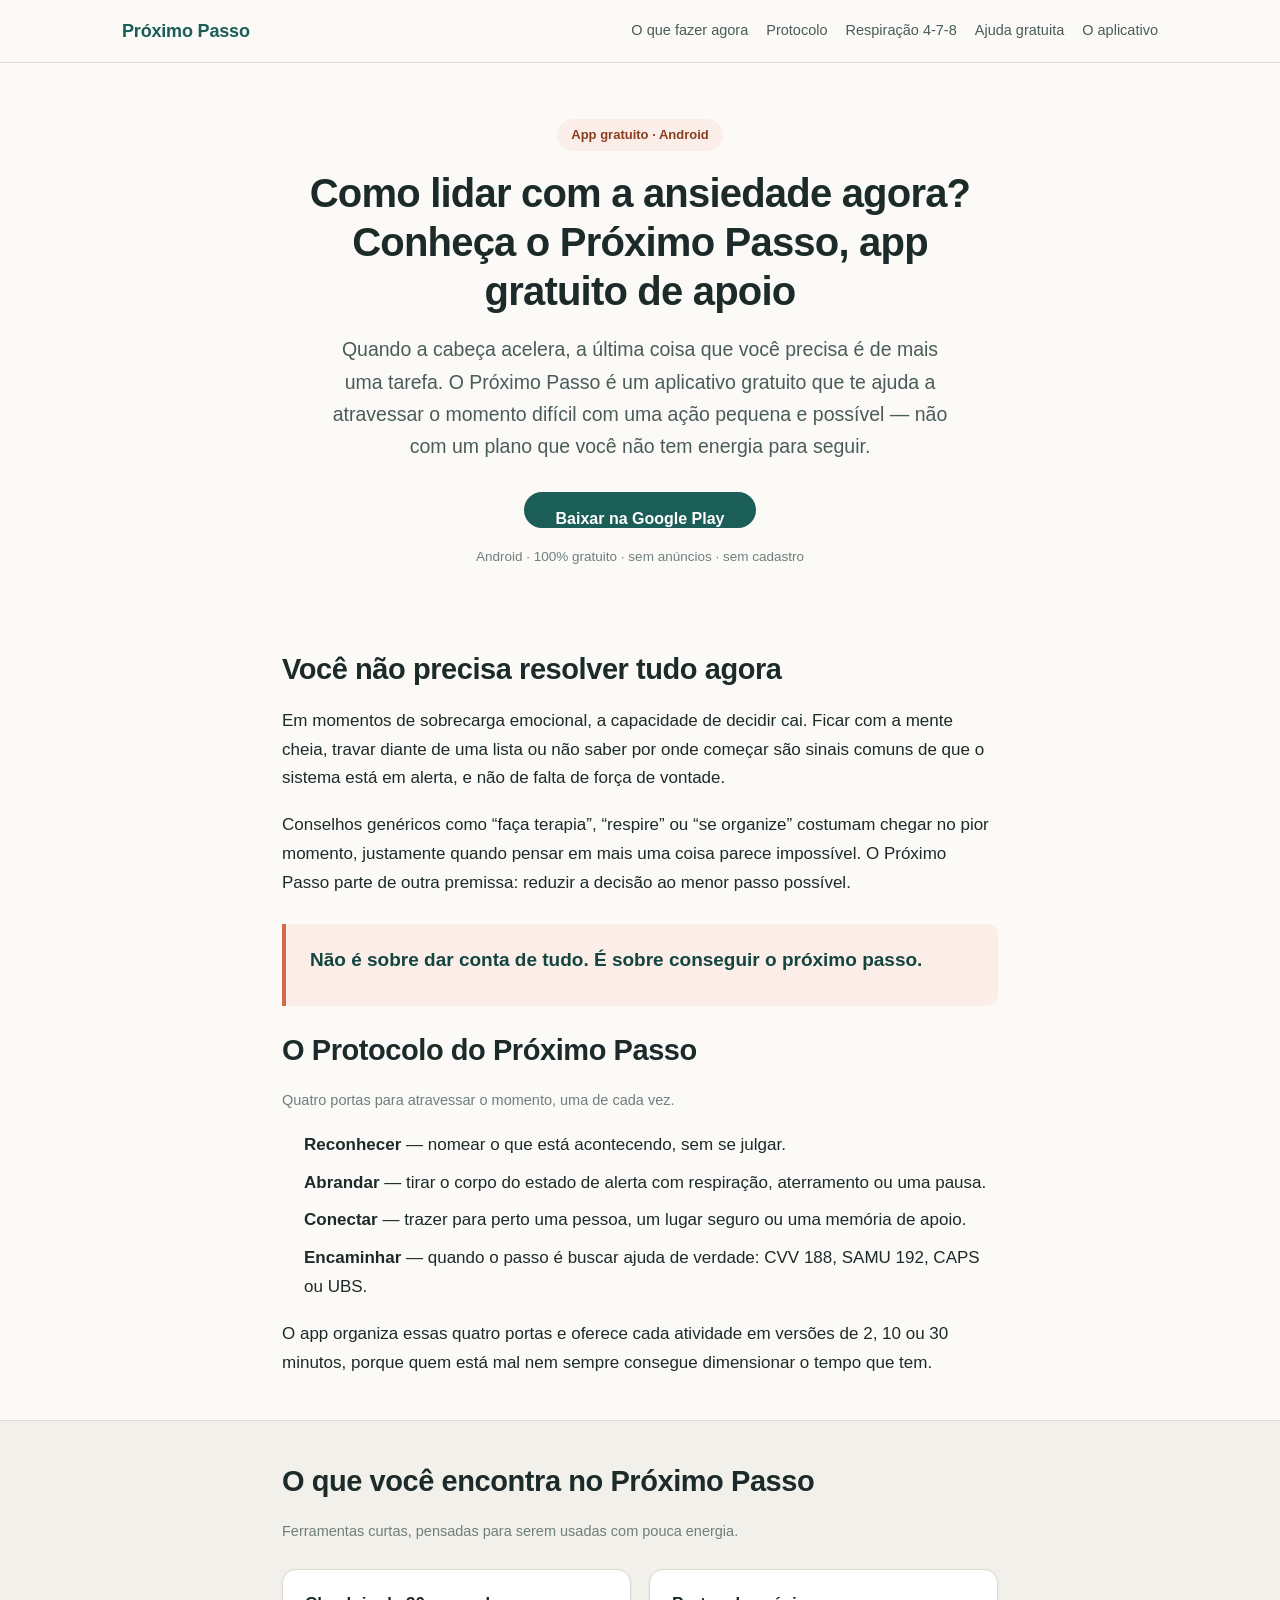
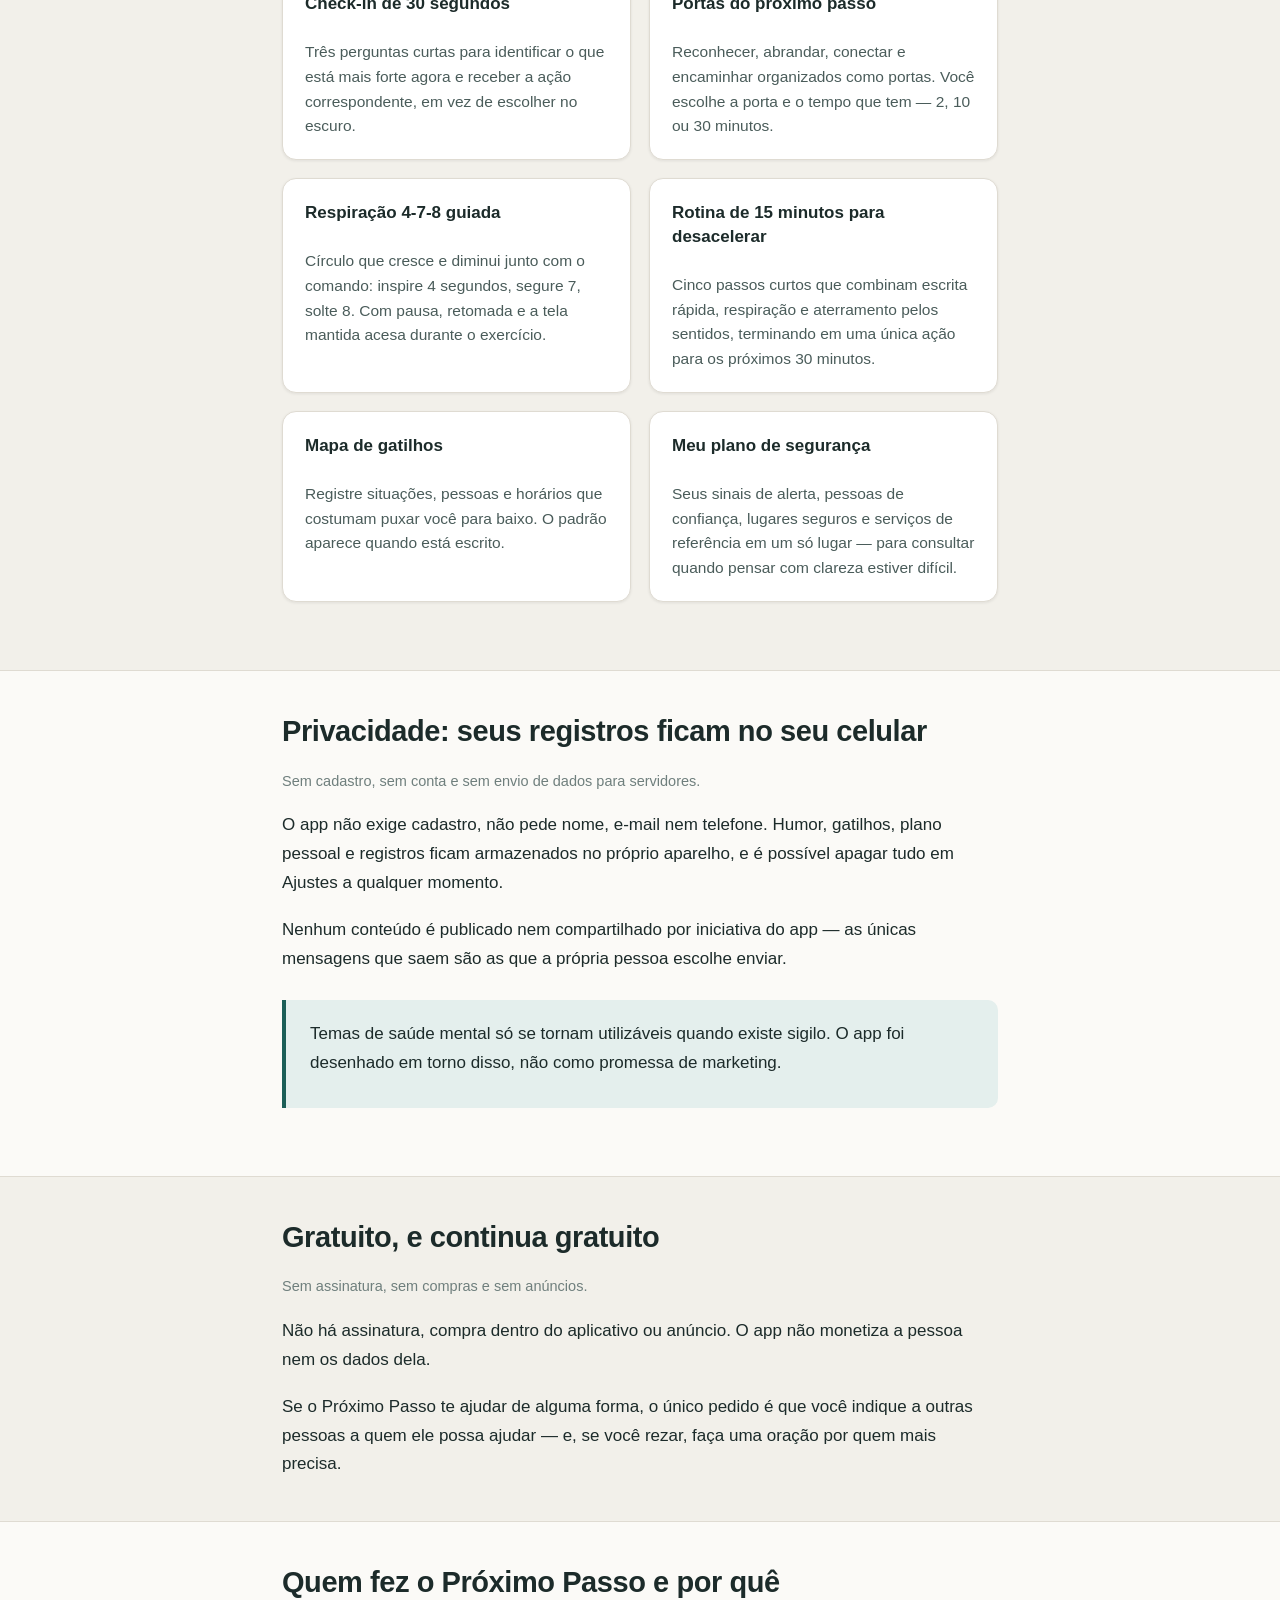
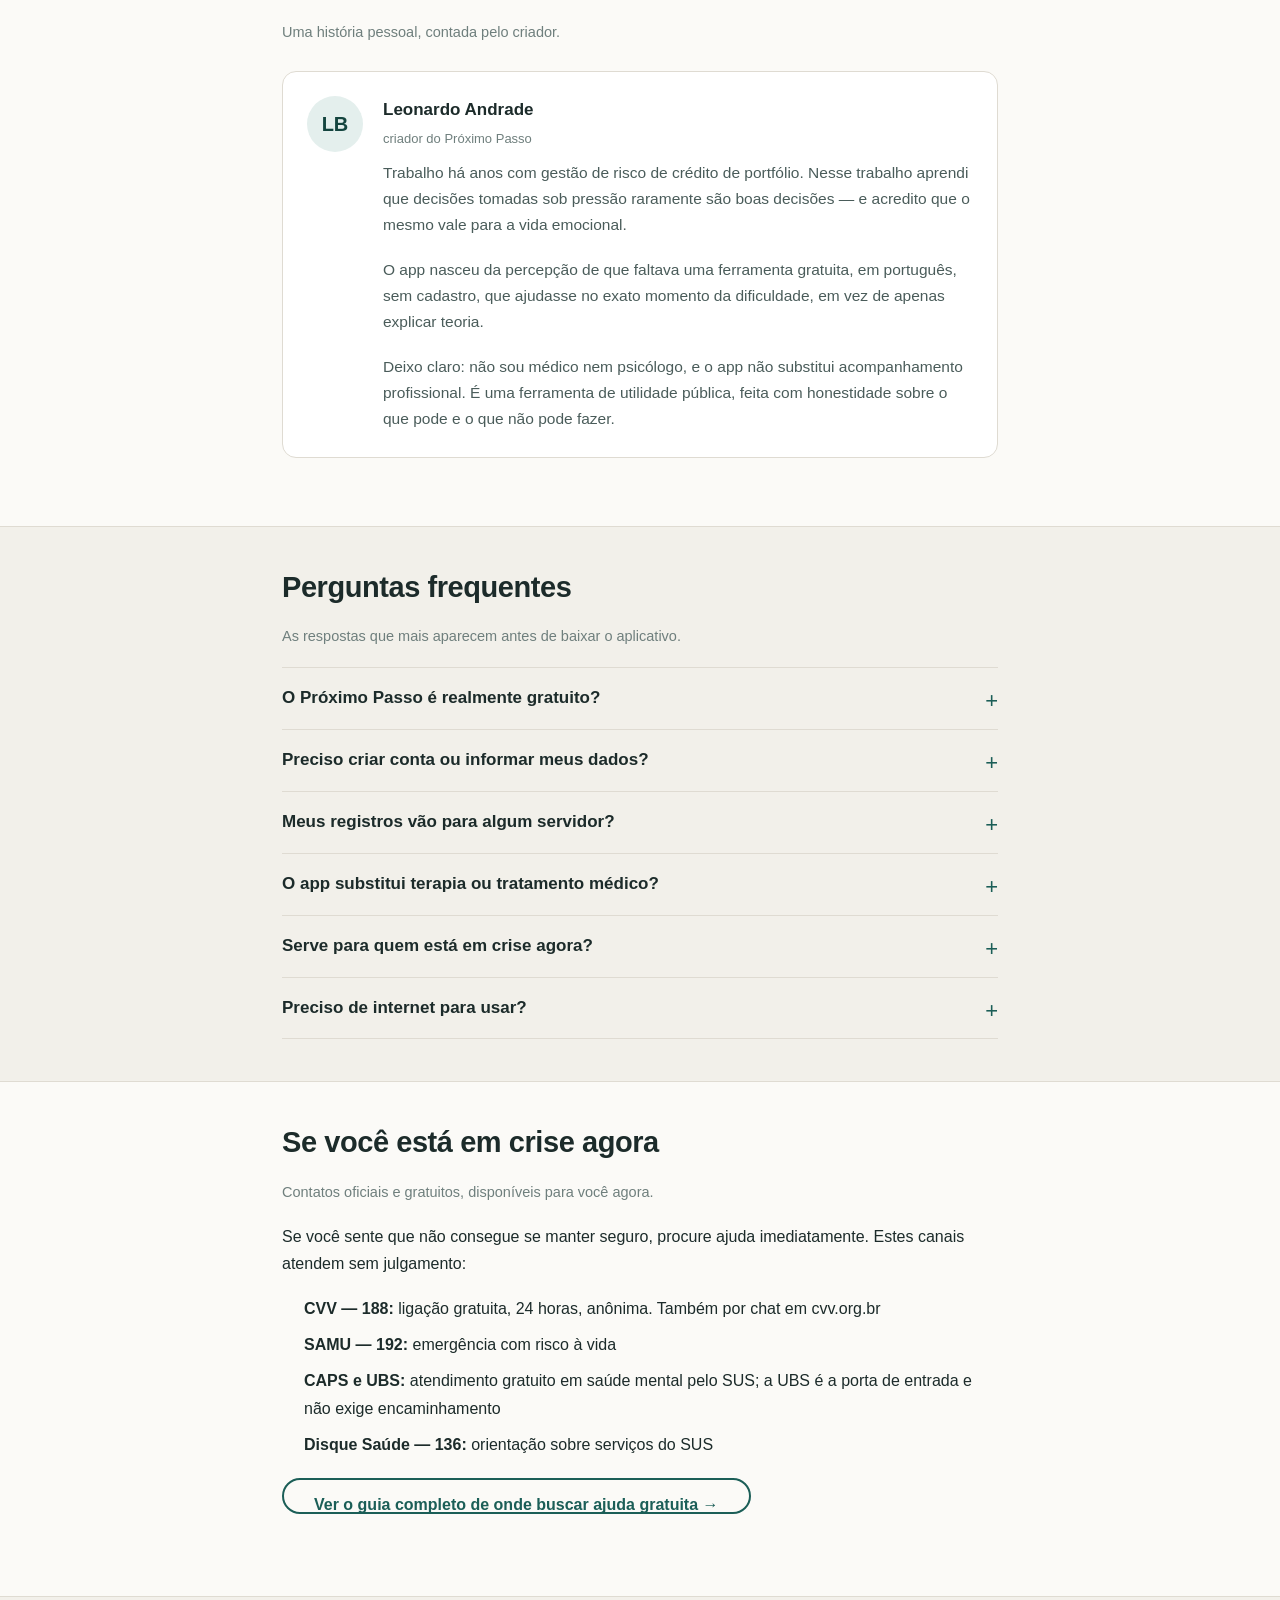
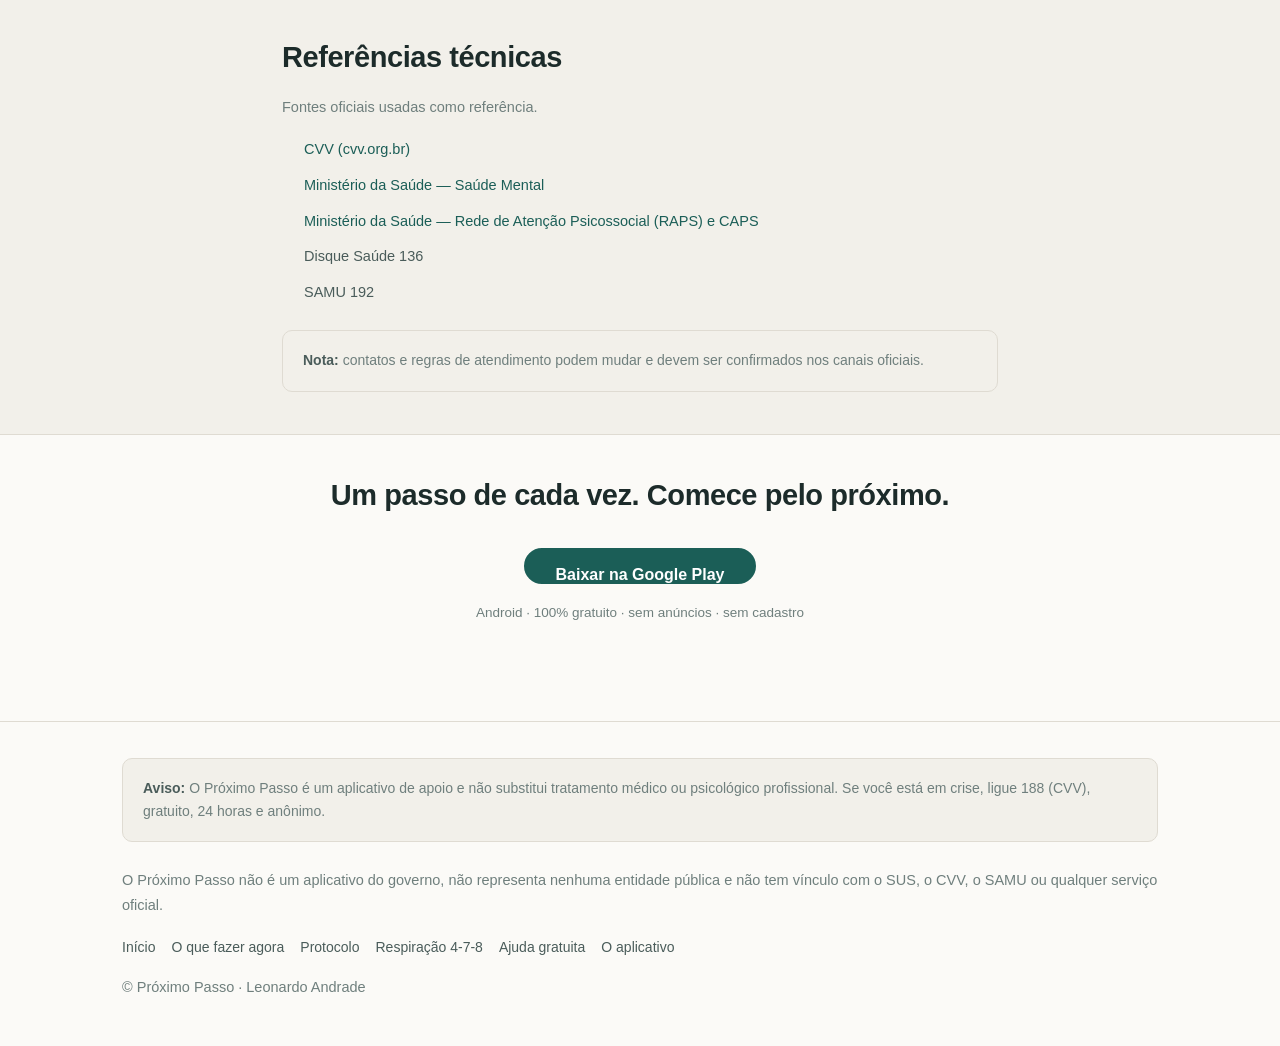
==== index.html @ 25f62e13 "Create index.html" ====
<!DOCTYPE html>
<html lang="pt-BR" data-theme="light">
<head>
<meta charset="UTF-8">
<meta name="viewport" content="width=device-width, initial-scale=1">
<title>Próximo Passo — app gratuito de apoio emocional</title>
<meta name="description">
<meta name="description" content="App gratuito de autocuidado para momentos de ansiedade, sobrecarga e crise emocional. Sem cadastro, sem anúncios e com seus registros no próprio celular.">
<link rel="canonical" href="https://leoandradefr.github.io/proximo-passo/">
<meta name="robots" content="index, follow">
<meta property="og:type" content="website">
<meta property="og:title" content="Como lidar com ansiedade e sobrecarga emocional? Conheça o Próximo Passo">
<meta property="og:description" content="App gratuito de autocuidado para momentos de ansiedade, sobrecarga e crise emocional. Sem cadastro e sem anúncios.">
<meta property="og:url" content="https://leoandradefr.github.io/proximo-passo/">
<meta property="og:locale" content="pt_BR">
<meta property="og:site_name" content="Próximo Passo">
<script type="application/ld+json">
{
"@context": "https://schema.org",
"@type": "SoftwareApplication",
"name": "Próximo Passo",
"applicationCategory": "HealthApplication",
"operatingSystem": "Android",
"offers": { "@type": "Offer", "price": "0", "priceCurrency": "BRL" },
"installUrl": "https://play.google.com/store/apps/details?id=br.com.leonardo_andrade.proximo_passo&hl=pt_BR",
"author": { "@type": "Person", "name": "Leonardo Brazão de Andrade" },
"publisher": { "@type": "Organization", "name": "Próximo Passo" }
}
</script>
<script type="application/ld+json">
{
"@context": "https://schema.org",
"@type": "FAQPage",
"mainEntity": [
{ "@type": "Question", "name": "O Próximo Passo é realmente gratuito?", "acceptedAnswer": { "@type": "Answer", "text": "Sim. Não existe assinatura, compra dentro do app ou anúncio. É gratuito para qualquer pessoa e continua assim." } },
{ "@type": "Question", "name": "Preciso criar conta ou informar meus dados?", "acceptedAnswer": { "@type": "Answer", "text": "Não. Não há cadastro nem login. O app funciona sem nome, e-mail ou telefone." } },
{ "@type": "Question", "name": "Meus registros vão para algum servidor?", "acceptedAnswer": { "@type": "Answer", "text": "Não. Humor, gatilhos, plano pessoal e registros ficam no próprio aparelho. Você pode apagar tudo em Ajustes, a qualquer momento." } },
{ "@type": "Question", "name": "O app substitui terapia ou tratamento médico?", "acceptedAnswer": { "@type": "Answer", "text": "Não. É uma ferramenta de autocuidado e apoio. Não faz diagnóstico e não substitui psicoterapia, avaliação médica ou medicação. Em crise, ligue 188 (CVV) ou 192 (SAMU)." } },
{ "@type": "Question", "name": "Serve para quem está em crise agora?", "acceptedAnswer": { "@type": "Answer", "text": "O app tem atalhos para CVV 188 e SAMU 192, que abrem o discador do celular, e o número permanece visível na tela como alternativa. Mas se houver risco imediato à vida, procure o SAMU (192) ou o pronto-socorro mais próximo — não espere usar o aplicativo." } },
{ "@type": "Question", "name": "Preciso de internet para usar?", "acceptedAnswer": { "@type": "Answer", "text": "Não. As atividades, os exercícios e os registros funcionam no aparelho. A internet só é necessária para instalar o app pela Play Store ou abrir links de sites externos." } }
]
}
</script>
<style>
/* Skip artifact shell — fixed styles served beside every artifact.
   Tokens, utilities and components (basecoat 1.0 markup, no CDN); artifacts
   override --accent for their own identity. */
:root {
  color-scheme: light dark;
  --accent: #2563eb;
  --accent-contrast: #ffffff;
  --accent-text: color-mix(in srgb, var(--accent) 72%, #000);
  --bg: #f8f9fb;
  --surface: #ffffff;
  --text: #14171f;
  --text-muted: #5b6472;
  --border: rgba(20, 23, 31, 0.10);
  --radius: 10px;
  --shadow: 0 1px 3px rgba(20, 23, 31, 0.08);
  --space: 16px;
  --success: #0a7a35;
  --danger: #c0262d;
  --warning: #8a5300;
}
/* Theme resolution. Without data-theme the viewer's system preference decides,
   as it always did. With it, the artifact's own choice wins in BOTH directions:
   a page that hardcodes one palette must not be handed the opposite set of
   tokens by the machine it happens to be opened on. The dark values appear
   twice because a media query cannot be folded into a selector list.
   The attribute sits inside :where() so these blocks keep the specificity of a
   bare :root — the page's own <style> is linked after this file and must go on
   overriding any token it wants, exactly as it could before. */
@media (prefers-color-scheme: dark) {
  :root:where(:not([data-theme="light"])) {
    --accent-text: color-mix(in srgb, var(--accent) 78%, #fff);
    --bg: #101318;
    --surface: #181c23;
    --text: #eef1f6;
    --text-muted: #9aa4b2;
    --border: rgba(238, 241, 246, 0.12);
    --shadow: 0 1px 3px rgba(0, 0, 0, 0.4);
    --success: #4ade80;
    --danger: #f87171;
    --warning: #fbbf24;
  }
}
:root:where([data-theme="dark"]) {
  color-scheme: dark;
  --accent-text: color-mix(in srgb, var(--accent) 78%, #fff);
  --bg: #101318;
  --surface: #181c23;
  --text: #eef1f6;
  --text-muted: #9aa4b2;
  --border: rgba(238, 241, 246, 0.12);
  --shadow: 0 1px 3px rgba(0, 0, 0, 0.4);
  --success: #4ade80;
  --danger: #f87171;
  --warning: #fbbf24;
}
:root:where([data-theme="light"]) { color-scheme: light; }
/* Pages generated before the shell had its own components still link the
   basecoat CDN, which reads its own tokens and switches theme only on a
   .dark class. Bridged to the shell's, whatever of it those pages use takes
   the page's accent and follows the declared theme. Its --accent token is a
   hover tint, renamed in its theme as --color-accent; the shell's --accent is
   the brand colour, so the tint is derived from it here. */
:root {
  --background: var(--bg);
  --foreground: var(--text);
  --card: var(--surface);
  --card-foreground: var(--text);
  --popover: var(--surface);
  --popover-foreground: var(--text);
  --primary: var(--accent);
  --primary-foreground: var(--accent-contrast);
  --secondary: color-mix(in srgb, var(--text) 7%, var(--surface));
  --secondary-foreground: var(--text);
  --muted: color-mix(in srgb, var(--text) 5%, var(--surface));
  --muted-foreground: var(--text-muted);
  --color-accent: color-mix(in srgb, var(--accent) 12%, var(--surface));
  --color-accent-foreground: var(--text);
  --destructive: var(--danger);
  --input: var(--border);
  --ring: var(--accent);
}
* { box-sizing: border-box; }
/* The reset the pages were written against: they all linked basecoat, which
   ships Tailwind's. Its components now live here, so the reset does too. */
*, ::before, ::after, ::backdrop { margin: 0; padding: 0; border: 0 solid; }
/* Preflight's rule too: without it a component class that sets display
   (.alert, .card, .btn…) beats the hidden attribute and shows the element. */
[hidden]:where(:not([hidden="until-found"])) { display: none !important; }
.hidden { display: none !important; }
h1, h2, h3, h4, h5, h6 { font-size: inherit; font-weight: inherit; }
a { color: inherit; text-decoration: inherit; }
b, strong { font-weight: bolder; }
ol, ul, menu { list-style: none; }
svg, video, canvas, iframe { display: block; vertical-align: middle; }
button, input, select, textarea { color: inherit; background-color: transparent; border-radius: 0; }
table { border-collapse: collapse; }
hr { height: 0; color: inherit; border-top-width: 1px; }
html, body { margin: 0; padding: 0; }
body {
  background: var(--bg);
  color: var(--text);
  font-family: system-ui, -apple-system, "Segoe UI", Roboto, sans-serif;
  line-height: 1.55;
  -webkit-font-smoothing: antialiased;
}
img { max-width: 100%; display: block; }

.shell-container { max-width: 1100px; margin: 0 auto; padding: 0 20px; }
.shell-section { padding: calc(var(--space) * 2) 0; }
.shell-grid { display: grid; gap: var(--space); grid-template-columns: repeat(auto-fit, minmax(220px, 1fr)); }
.shell-toolbar { display: flex; flex-wrap: wrap; gap: 10px; align-items: center; margin-bottom: var(--space); }
.shell-footer { padding: 24px 0 40px; color: var(--text-muted); font-size: 13px; }

.shell-hero { padding: calc(var(--space) * 3) 0 calc(var(--space) * 2); }
.shell-hero h1 { font-size: clamp(26px, 4vw, 40px); line-height: 1.15; margin: 0 0 10px; text-wrap: balance; }
.shell-hero p { color: var(--text-muted); max-width: 60ch; margin: 0; }

.panel {
  background: var(--surface);
  border: 1px solid var(--border);
  border-radius: var(--radius);
  box-shadow: var(--shadow);
  padding: var(--space);
}

.kpi { display: flex; flex-direction: column; gap: 4px; }
.kpi .kpi-value { font-size: clamp(22px, 2.3vw, 28px); font-weight: 650; line-height: 1.1; overflow-wrap: anywhere; font-variant-numeric: tabular-nums; }
.kpi .kpi-label { font-size: 13px; color: var(--text-muted); }
.kpi .kpi-delta { font-size: 12.5px; font-weight: 600; }
.kpi .kpi-delta.up { color: var(--success); }
.kpi .kpi-delta.down { color: var(--danger); }

table.shell-table { border-collapse: collapse; width: 100%; font-size: 14px; }
table.shell-table th {
  text-align: left; font-size: 11.5px; letter-spacing: 0.05em; text-transform: uppercase;
  color: var(--text-muted); font-weight: 600;
}
table.shell-table th, table.shell-table td { padding: 9px 12px 9px 0; border-bottom: 1px solid var(--border); }
table.shell-table td.num, table.shell-table th.num { text-align: right; font-variant-numeric: tabular-nums; }
table.shell-table tbody tr:hover { background: color-mix(in srgb, var(--accent) 6%, transparent); }

.chart-box { width: 100%; min-height: 220px; }
.chart-box svg { width: 100%; height: auto; display: block; }
.chart-legend { display: flex; flex-wrap: wrap; justify-content: center; gap: 6px 16px; margin-top: 12px; font-size: 12.5px; color: var(--text-muted); }
.chart-legend span { display: inline-flex; align-items: center; gap: 6px; }
.chart-legend i { width: 9px; height: 9px; border-radius: 50%; display: inline-block; }
.chart-legend b { color: var(--text); font-weight: 600; font-variant-numeric: tabular-nums; }

.muted { color: var(--text-muted); }
.accent { color: var(--accent-text); }
.shell-badge, .eyebrow {
  display: inline-flex; align-items: center; gap: 6px;
  font-size: 12px; font-weight: 600; padding: 3px 10px; border-radius: 999px;
  background: color-mix(in srgb, var(--accent) 12%, transparent); color: var(--accent-text);
}
/* A pill keeps its content width inside flex and grid columns, which would
   otherwise stretch it across the card; a centred parent still centres it. */
.shell-badge, .eyebrow, .badge { width: fit-content; max-width: 100%; }

@media (prefers-reduced-motion: no-preference) {
  .shell-fade { animation: shell-fade 400ms ease both; }
  @keyframes shell-fade { from { opacity: 0; transform: translateY(6px); } to { opacity: 1; transform: none; } }
}

/* Layout and type utilities: what the pages kept spelling in style="".
   Spacing and type sizes follow Tailwind's scale; there is no Tailwind. */
.row { display: flex; flex-wrap: wrap; align-items: center; gap: 12px; }
.stack { display: flex; flex-direction: column; gap: var(--space); }
.between { justify-content: space-between; }
.grow { flex: 1 1 0; min-width: 0; }
.cols-2, .cols-3, .cols-4, .cols-5 { display: grid; gap: var(--space); grid-template-columns: minmax(0, 1fr); }
@media (min-width: 720px) {
  .cols-2, .cols-4 { grid-template-columns: repeat(2, minmax(0, 1fr)); }
  .cols-3 { grid-template-columns: repeat(3, minmax(0, 1fr)); }
  .cols-5 { grid-template-columns: repeat(3, minmax(0, 1fr)); }
}
@media (min-width: 1000px) { .cols-4 { grid-template-columns: repeat(4, minmax(0, 1fr)); } }
@media (min-width: 1100px) { .cols-5 { grid-template-columns: repeat(5, minmax(0, 1fr)); } }
.gap-1 { gap: 4px; } .gap-2 { gap: 8px; } .gap-3 { gap: 12px; } .gap-4 { gap: 16px; } .gap-6 { gap: 24px; }
.m-0 { margin: 0; }
.mt-1 { margin-top: 4px; } .mt-2 { margin-top: 8px; } .mt-3 { margin-top: 12px; } .mt-4 { margin-top: 16px; } .mt-6 { margin-top: 24px; }
.mb-1 { margin-bottom: 4px; } .mb-2 { margin-bottom: 8px; } .mb-3 { margin-bottom: 12px; } .mb-4 { margin-bottom: 16px; } .mb-6 { margin-bottom: 24px; }
.p-2 { padding: 8px; } .p-3 { padding: 12px; } .p-4 { padding: 16px; } .p-6 { padding: 24px; }
.text-xs { font-size: 12px; } .text-sm { font-size: 14px; } .text-base { font-size: 16px; }
.text-lg { font-size: 18px; } .text-xl { font-size: 20px; line-height: 1.35; }
.text-2xl { font-size: 24px; line-height: 1.25; } .text-3xl { font-size: 30px; line-height: 1.2; }
.font-medium { font-weight: 500; } .font-semibold { font-weight: 600; } .font-bold { font-weight: 700; }
.text-right { text-align: right; } .text-center { text-align: center; }
.nowrap { white-space: nowrap; }
.truncate { overflow: hidden; text-overflow: ellipsis; white-space: nowrap; }
.mono { font-family: ui-monospace, SFMono-Regular, Menlo, monospace; font-variant-numeric: tabular-nums; }
.w-full { width: 100%; }
.text-success { color: var(--success); } .text-danger { color: var(--danger); } .text-warning { color: var(--warning); }

/* Components, with basecoat 1.0 markup (variants and sizes are data
   attributes) and the shell tokens, so a page needs neither component CSS
   nor a CSS framework. An older page that also links basecoat gets these
   rules after it, over the same properties. */
button, input, select, textarea { font: inherit; }
input[type="checkbox"], input[type="radio"] { accent-color: var(--accent); }
:focus-visible { outline: 2px solid var(--accent); outline-offset: 2px; }

.btn {
  display: inline-flex; align-items: center; justify-content: center; gap: 6px;
  height: 36px; padding: 0 14px; border: 1px solid transparent; border-radius: calc(var(--radius) - 2px);
  background: var(--accent); color: var(--accent-contrast);
  font-size: 14px; font-weight: 500; line-height: 1; white-space: nowrap; text-decoration: none; cursor: pointer;
  transition: background-color 150ms ease, border-color 150ms ease, color 150ms ease;
}
.btn:hover { background: color-mix(in srgb, var(--accent) 86%, #000); }
.btn:disabled, .btn[aria-disabled="true"] { opacity: 0.5; pointer-events: none; }
.btn[data-variant="secondary"] { background: color-mix(in srgb, var(--text) 8%, var(--surface)); color: var(--text); }
.btn[data-variant="secondary"]:hover { background: color-mix(in srgb, var(--text) 14%, var(--surface)); }
.btn[data-variant="outline"] { background: var(--surface); color: var(--text); border-color: var(--border); }
.btn[data-variant="ghost"] { background: transparent; color: var(--text); }
.btn[data-variant="outline"]:hover, .btn[data-variant="ghost"]:hover { background: color-mix(in srgb, var(--accent) 10%, var(--surface)); }
.btn[data-variant="destructive"] { background: var(--danger); color: var(--bg); }
.btn[data-variant="destructive"]:hover { background: color-mix(in srgb, var(--danger) 86%, var(--text)); }
.btn[data-variant="link"] { height: auto; padding: 0; background: none; color: var(--accent-text); text-decoration: underline; text-underline-offset: 3px; }
.btn[data-size="sm"] { height: 30px; padding: 0 10px; font-size: 13px; }
.btn[data-size="lg"] { height: 42px; padding: 0 20px; font-size: 15px; }
.btn[data-size="icon"] { width: 36px; padding: 0; }

.badge {
  display: inline-flex; align-items: center; gap: 4px; padding: 2px 8px;
  border: 1px solid transparent; border-radius: 999px; background: var(--accent); color: var(--accent-contrast);
  font-size: 12px; font-weight: 600; line-height: 1.5; white-space: nowrap;
}
.badge[data-variant="secondary"] { background: color-mix(in srgb, var(--text) 8%, var(--surface)); color: var(--text); }
.badge[data-variant="outline"] { background: transparent; color: var(--text); border-color: var(--border); }
.badge[data-variant="destructive"] { background: color-mix(in srgb, var(--danger) 14%, var(--surface)); color: var(--danger); }

.alert {
  display: grid; gap: 4px; padding: 12px 16px; border: 1px solid var(--border); border-radius: var(--radius);
  background: var(--surface); color: var(--text); font-size: 14px;
}
.alert h2, .alert h3 { margin: 0; font-size: 14px; font-weight: 600; }
.alert p, .alert section { margin: 0; color: var(--text-muted); }
.alert[data-variant="destructive"] { border-color: color-mix(in srgb, var(--danger) 45%, var(--border)); background: color-mix(in srgb, var(--danger) 7%, var(--surface)); color: var(--danger); }

.card {
  display: flex; flex-direction: column; gap: 16px; padding: 20px 0;
  border: 1px solid var(--border); border-radius: calc(var(--radius) + 2px);
  background: var(--surface); color: var(--text); box-shadow: var(--shadow);
}
.card > header, .card > section, .card > footer { padding: 0 20px; }
.card > header { display: grid; gap: 4px; }
.card > header h2, .card > header h3 { margin: 0; font-size: 16px; font-weight: 600; line-height: 1.3; }
.card > header p { margin: 0; color: var(--text-muted); font-size: 14px; }
.card > footer { display: flex; flex-wrap: wrap; align-items: center; gap: 8px; }

.input {
  width: 100%; min-height: 36px; padding: 6px 12px; border: 1px solid var(--border); border-radius: calc(var(--radius) - 2px);
  background: var(--surface); color: var(--text); font-size: 14px;
}
textarea.input { min-height: 84px; resize: vertical; }
.input::placeholder { color: var(--text-muted); }
.input:focus { outline: none; border-color: var(--accent); box-shadow: 0 0 0 3px color-mix(in srgb, var(--accent) 25%, transparent); }
.field { display: grid; gap: 6px; }
.field label { font-size: 14px; font-weight: 500; }
.field [role="alert"] { color: var(--danger); font-size: 13px; }

dialog.dialog {
  width: min(520px, calc(100vw - 32px)); max-height: calc(100vh - 32px); margin: auto; padding: 0;
  border: 1px solid var(--border); border-radius: calc(var(--radius) + 4px);
  background: var(--surface); color: var(--text); box-shadow: 0 20px 50px rgba(0, 0, 0, 0.25);
}
dialog.dialog::backdrop { background: rgba(0, 0, 0, 0.5); }
dialog.dialog > div { display: grid; gap: 16px; padding: 24px; }
dialog.dialog header { display: grid; gap: 4px; }
dialog.dialog header h2 { margin: 0; font-size: 18px; font-weight: 600; }
dialog.dialog header p { margin: 0; color: var(--text-muted); font-size: 14px; }
dialog.dialog footer { display: flex; flex-wrap: wrap; justify-content: flex-end; gap: 8px; }

.tabs { display: grid; gap: 12px; }
.tabs > [role="tablist"] {
  display: inline-flex; gap: 4px; width: fit-content; max-width: 100%; padding: 4px; overflow-x: auto;
  border-radius: var(--radius); background: color-mix(in srgb, var(--text) 6%, var(--surface));
}
.tabs [role="tab"] {
  padding: 6px 12px; border: 0; border-radius: calc(var(--radius) - 4px); background: transparent;
  color: var(--text-muted); font-size: 14px; font-weight: 500; white-space: nowrap; cursor: pointer;
}
.tabs [role="tab"][aria-selected="true"] { background: var(--surface); color: var(--text); box-shadow: var(--shadow); }
.tabs [role="tabpanel"][hidden] { display: none; }

.accordion > details { border-bottom: 1px solid var(--border); }
.accordion > details > summary {
  display: flex; align-items: center; justify-content: space-between; gap: 12px;
  padding: 14px 0; font-weight: 500; list-style: none; cursor: pointer;
}
.accordion > details > summary::-webkit-details-marker { display: none; }
.accordion > details > summary::after { content: "+"; color: var(--text-muted); font-size: 18px; line-height: 1; }
.accordion > details[open] > summary::after { content: "\2212"; }
.accordion > details > :not(summary) { margin: 0 0 14px; color: var(--text-muted); }

.toaster {
  position: fixed; right: 16px; bottom: 16px; z-index: 50; display: flex; flex-direction: column-reverse; gap: 8px;
  width: min(360px, calc(100vw - 32px)); pointer-events: none;
}
.toaster .toast { pointer-events: auto; transition: opacity 200ms ease, transform 200ms ease; }
.toaster .toast[aria-hidden="true"] { opacity: 0; transform: translateY(8px); }
.toaster .toast-content {
  padding: 12px 14px; border: 1px solid var(--border); border-radius: var(--radius);
  background: var(--surface); color: var(--text); box-shadow: 0 8px 24px rgba(0, 0, 0, 0.12); font-size: 13px;
}
.toaster .toast-content h2 { margin: 0 0 2px; font-size: 14px; font-weight: 600; }
.toaster .toast-content p { margin: 0; color: var(--text-muted); }

/* skipUI building blocks. */
.skip-table-search { max-width: 320px; margin-bottom: 12px; }
.skip-table-wrap { overflow-x: auto; }
table.shell-table th[data-sort] { cursor: pointer; user-select: none; }
table.shell-table th[aria-sort="ascending"]::after { content: " \25B2"; font-size: 9px; }
table.shell-table th[aria-sort="descending"]::after { content: " \25BC"; font-size: 9px; }
table.shell-table td.skip-table-empty { color: var(--text-muted); text-align: center; padding: 24px 0; }
.skip-pager { display: flex; flex-wrap: wrap; align-items: center; justify-content: space-between; gap: 12px; margin-top: 12px; font-size: 13px; color: var(--text-muted); }
.toaster .toast[data-type="success"] .toast-content { border-left: 3px solid var(--success); }
.toaster .toast[data-type="error"] .toast-content { border-left: 3px solid var(--danger); }

</style>
<script>
/* Skip artifact shell — fixed helpers served beside every artifact. */
(function () {
  "use strict";

  var fmt = {
    num: function (v, opts) { return new Intl.NumberFormat("pt-BR", opts || {}).format(v); },
    brl: function (v) { return new Intl.NumberFormat("pt-BR", { style: "currency", currency: "BRL" }).format(v); },
    pct: function (v) { return new Intl.NumberFormat("pt-BR", { style: "percent", maximumFractionDigits: 1 }).format(v); },
    compact: function (v) { return new Intl.NumberFormat("pt-BR", { notation: "compact", maximumFractionDigits: 1 }).format(v); },
    brlCompact: function (v) { return new Intl.NumberFormat("pt-BR", { style: "currency", currency: "BRL", notation: "compact", maximumFractionDigits: 1 }).format(v); }
  };

  // axisLabels formats the five y-axis ticks in the unit the chart declared
  // (percent, BRL or plain numbers), compact so long values never clip, with
  // the fewest decimals that still print every tick exactly (1,5 mi, not 2 mi).
  function axisLabels(format, ticks) {
    function at(digits) {
      var opts = { notation: "compact", maximumFractionDigits: digits };
      if (format === "pct") opts = { style: "percent", maximumFractionDigits: digits };
      else if (format === "brl") opts = { style: "currency", currency: "BRL", notation: "compact", maximumFractionDigits: digits };
      var nf = new Intl.NumberFormat("pt-BR", opts);
      return ticks.map(function (t) { return nf.format(t); });
    }
    for (var digits = 0; digits < 2; digits++) {
      if (at(digits).join("|") === at(digits + 1).join("|")) return at(digits);
    }
    return at(2);
  }

  // yAxisPad formats the ticks and measures the left padding they need from
  // the longest one; drawYAxis then draws the grid and the labels.
  function yAxisPad(format, max) {
    var labels = axisLabels(format, [0, max / 4, max / 2, (max * 3) / 4, max]);
    var longest = labels.reduce(function (m, l) { return Math.max(m, l.length); }, 0);
    return { labels: labels, padL: Math.max(40, Math.round(longest * 6.2) + 14) };
  }
  function drawYAxis(svg, axis, W, padR, padT, plotH) {
    for (var g = 0; g <= 4; g++) {
      var gy = padT + plotH - (plotH * g) / 4;
      svg.appendChild(svgEl("line", { x1: axis.padL, y1: gy, x2: W - padR, y2: gy, stroke: "currentColor", "stroke-opacity": 0.08 }));
      var lbl = svgEl("text", { x: axis.padL - 8, y: gy + 4, "text-anchor": "end", "font-size": 10, fill: mutedColor() });
      lbl.textContent = axis.labels[g];
      svg.appendChild(lbl);
    }
  }

  // xLabelStep: show every k-th category label so labels never overlap, and
  // always the last one (counted back from the end).
  function xLabelStep(labels, step) {
    var longest = labels.reduce(function (m, l) { return Math.max(m, String(l).length); }, 0);
    return Math.max(1, Math.ceil((longest * 6.4 + 8) / Math.max(step, 1)));
  }
  function drawXLabel(svg, text, x, y, W, edgeGuard) {
    var anchor = "middle";
    var half = String(text).length * 3.2;
    if (edgeGuard && x - half < 4) anchor = "start";
    if (edgeGuard && x + half > W - 4) anchor = "end";
    var tx = svgEl("text", { x: x, y: y, "text-anchor": anchor, "font-size": 11, fill: mutedColor() });
    tx.textContent = text;
    svg.appendChild(tx);
  }
  // categoryLines fits a bar's category name in its slot: one line, two lines
  // split at a space, or cut with "…". A bar without its name can't be read, so
  // categories are never skipped; null when the slot is too narrow for that.
  function categoryLines(text, slot) {
    var fit = Math.floor((slot - 6) / 6.4);
    var s = String(text);
    if (fit < 4) return null;
    if (s.length <= fit) return [s];
    var cut = function (t) { return t.length <= fit ? t : t.slice(0, fit - 1).trimEnd() + "…"; };
    var best = -1;
    for (var i = 0; i < s.length; i++) {
      if (s[i] === " " && (best < 0 || Math.abs(s.length / 2 - i) < Math.abs(s.length / 2 - best))) best = i;
    }
    if (best < 0) return [cut(s)];
    return [cut(s.slice(0, best)), cut(s.slice(best + 1))];
  }
  function legend(el, items) {
    var box = document.createElement("div");
    box.className = "chart-legend";
    items.forEach(function (it) {
      var row = document.createElement("span");
      var dot = document.createElement("i");
      dot.style.background = it.color;
      row.appendChild(dot);
      row.appendChild(document.createTextNode((it.label || "") + (it.value ? " " : "")));
      if (it.value) {
        var v = document.createElement("b");
        v.textContent = it.value;
        row.appendChild(v);
      }
      box.appendChild(row);
    });
    resolve(el).appendChild(box);
  }
  var seriesPalette = ["#1baf7a", "#eda100", "#e34948", "#4a3aa7", "#e87ba4", "#0ea5b7"];

  // format accepts a function OR one of the fmt names ("num" | "brl" | "pct").
  // A page's function may return nothing or throw: the chart prints its
  // number instead of taking the rest of the page script down with it.
  function coerceFormat(spec) {
    if (typeof spec === "function") {
      return function (v) {
        try {
          var out = spec(v);
          return out == null ? "" : String(out);
        } catch (e) {
          return fmt.num(v);
        }
      };
    }
    if (typeof spec === "string" && fmt[spec]) return fmt[spec];
    return function (v) { return fmt.num(v); };
  }

  function accent() {
    return getComputedStyle(document.documentElement).getPropertyValue("--accent").trim() || "#2563eb";
  }
  function mutedColor() {
    return getComputedStyle(document.documentElement).getPropertyValue("--text-muted").trim() || "#5b6472";
  }
  function svgEl(tag, attrs) {
    var el = document.createElementNS("http://www.w3.org/2000/svg", tag);
    for (var k in attrs) el.setAttribute(k, attrs[k]);
    return el;
  }
  function frame(el, w, h) {
    var svg = svgEl("svg", { viewBox: "0 0 " + w + " " + h, role: "img" });
    el = resolve(el);
    el.innerHTML = "";
    el.appendChild(svg);
    return svg;
  }

  // maxOf guards the axis scale: empty values would give -Infinity (truthy,
  // so "|| 1" can't catch it) and a non-positive max would flip the chart.
  // finite reads a chart value as a number, 0 when it is not one (NaN,
  // Infinity, a stray string), so one bad value cannot blank the axis.
  function finite(v) {
    var n = +v;
    return isFinite(n) ? n : 0;
  }

  function maxOf(values) {
    var m = values.length ? Math.max.apply(null, values.map(finite)) : 0;
    return m > 0 ? m : 1;
  }

  // labelsFor pads or trims the category names to the n points drawn: pages
  // pass labels and values of different lengths, and one throw here loses
  // every section the page renders after the chart.
  function labelsFor(cfg, n) {
    var out = [];
    for (var i = 0; i < n; i++) out.push(cfg.labels && cfg.labels[i] != null ? String(cfg.labels[i]) : "");
    return out;
  }

  // niceMax rounds the scale up so the four grid steps land on round values
  // (1, 1.5, 2, 2.5, 3, 4, 5, 6 or 8 × 10^k) and the tick labels read exactly.
  function niceMax(max) {
    var raw = max / 4;
    var mag = Math.pow(10, Math.floor(Math.log10(raw)));
    var res = raw / mag;
    var steps = [1, 1.5, 2, 2.5, 3, 4, 5, 6, 8, 10];
    var nice = steps.filter(function (s) { return s >= res - 1e-9; })[0];
    return nice * mag * 4;
  }

  // bar(el, {labels:[], values:[], color?, format?}) — vertical bar chart.
  function bar(el, cfg) {
    var W = 640, H = 280, padB = 30, padT = 12, padR = 12;
    var max = niceMax(maxOf(cfg.values));
    var axis = yAxisPad(cfg.format, max);
    var svg = frame(el, W, H);
    var n = cfg.values.length;
    var labels = labelsFor(cfg, n);
    var plotW = W - axis.padL - padR;
    var step = plotW / n, bw = Math.min(step * 0.62, 64);
    var names = labels.map(function (l) { return categoryLines(l, step); });
    var named = names.every(Boolean);
    if (named && names.some(function (l) { return l.length > 1; })) padB = 42;
    var plotH = H - padT - padB;
    var color = cfg.color || accent();
    var f = coerceFormat(cfg.format);
    var every = xLabelStep(labels, step);
    drawYAxis(svg, axis, W, padR, padT, plotH);
    cfg.values.forEach(function (v, i) {
      var bh = Math.max(0, (finite(v) / max) * plotH);
      var x = axis.padL + i * step + (step - bw) / 2;
      var y = padT + plotH - bh;
      var r = svgEl("rect", { x: x, y: y, width: bw, height: bh, rx: 4, fill: (cfg.colors && cfg.colors[i]) || color });
      var t = svgEl("title", {});
      t.textContent = labels[i] + ": " + f(v);
      r.appendChild(t);
      svg.appendChild(r);
      if (named) {
        names[i].forEach(function (text, li) {
          drawXLabel(svg, text, x + bw / 2, padT + plotH + 18 + li * 13, W, false);
        });
      } else if ((n - 1 - i) % every === 0) {
        drawXLabel(svg, labels[i], x + bw / 2, H - 10, W, false);
      }
    });
  }

  // line(el, {labels:[], values:[] | series:[{label, values, color?}], color?, format?})
  // — one line, or several series on one scale with a legend under the chart.
  function line(el, cfg) {
    var W = 640, H = 280, padB = 30, padT = 12, padR = 16;
    var series = cfg.series && cfg.series.length
      ? cfg.series
      : [{ label: "", values: cfg.values || [], color: cfg.color }];
    var all = [];
    series.forEach(function (s) { all = all.concat(s.values || []); });
    var max = niceMax(maxOf(all));
    var axis = yAxisPad(cfg.format, max);
    var svg = frame(el, W, H);
    var n = series.reduce(function (m, s) { return Math.max(m, (s.values || []).length); }, 0);
    var labels = labelsFor(cfg, n);
    var plotW = W - axis.padL - padR, plotH = H - padT - padB;
    var f = coerceFormat(cfg.format);
    drawYAxis(svg, axis, W, padR, padT, plotH);
    var xs = labels.map(function (_, i) { return axis.padL + (n === 1 ? plotW / 2 : (plotW * i) / (n - 1)); });
    var every = xLabelStep(labels, n > 1 ? plotW / (n - 1) : plotW);
    labels.forEach(function (label, i) {
      if ((n - 1 - i) % every === 0) drawXLabel(svg, label, xs[i], H - 10, W, true);
    });
    var colors = series.map(function (s, si) {
      return s.color || (si === 0 ? (cfg.color || accent()) : seriesPalette[(si - 1) % seriesPalette.length]);
    });
    series.forEach(function (s, si) {
      var color = colors[si];
      var pts = (s.values || []).map(function (v, i) { return [xs[i], padT + plotH - (finite(v) / max) * plotH]; });
      var d = pts.map(function (p, i) { return (i ? "L" : "M") + p[0].toFixed(1) + " " + p[1].toFixed(1); }).join(" ");
      svg.appendChild(svgEl("path", { d: d, fill: "none", stroke: color, "stroke-width": 2, "stroke-linejoin": "round" }));
      pts.forEach(function (p, i) {
        var c = svgEl("circle", { cx: p[0], cy: p[1], r: 3.5, fill: color });
        var t = svgEl("title", {});
        t.textContent = (s.label ? s.label + " · " : "") + labels[i] + ": " + f(s.values[i]);
        c.appendChild(t);
        svg.appendChild(c);
      });
    });
    if (series.length > 1) {
      legend(el, series.map(function (s, si) { return { label: s.label, color: colors[si] }; }));
    }
  }

  // donut(el, {labels:[], values:[], colors?, format?, center?, centerLabel?, legend?})
  // — donut with a short total in the centre (compact, in the declared unit)
  // and, with legend: true, the labels and shares listed under it.
  function donut(el, cfg) {
    var W = 320, H = 280, cx = W / 2, cy = H / 2, R = 92, r = 58;
    var svg = frame(el, W, H);
    // At 100% of a wide container the donut outgrows the height pages give
    // the box and spills over the next section: keep it at its own size.
    svg.style.maxWidth = W + "px";
    svg.style.margin = "0 auto";
    var values = cfg.values.map(finite);
    var labels = labelsFor(cfg, values.length);
    var sum = values.reduce(function (a, b) { return a + b; }, 0);
    var total = sum || 1;
    var palette = cfg.colors || [accent()].concat(seriesPalette);
    // The hover keeps the full value; the centre has room for a short one.
    var full = coerceFormat(cfg.format);
    var short = typeof cfg.format === "function" ? full : cfg.format === "brl" ? fmt.brlCompact : fmt.compact;
    var a0 = -Math.PI / 2;
    values.forEach(function (v, i) {
      var a1 = a0 + (v / total) * Math.PI * 2;
      var large = a1 - a0 > Math.PI ? 1 : 0;
      var p = ["M", cx + R * Math.cos(a0), cy + R * Math.sin(a0),
        "A", R, R, 0, large, 1, cx + R * Math.cos(a1), cy + R * Math.sin(a1),
        "L", cx + r * Math.cos(a1), cy + r * Math.sin(a1),
        "A", r, r, 0, large, 0, cx + r * Math.cos(a0), cy + r * Math.sin(a0), "Z"].join(" ");
      var path = svgEl("path", { d: p, fill: palette[i % palette.length] });
      var t = svgEl("title", {});
      t.textContent = labels[i] + ": " + full(v) + " (" + fmt.pct(v / total) + ")";
      path.appendChild(t);
      svg.appendChild(path);
      a0 = a1;
    });
    // A share chart has no total worth printing: without its own centre text
    // the caption alone takes the middle.
    var text = cfg.center != null ? String(cfg.center) : (cfg.format === "pct" ? "" : short(sum));
    if (text) {
      var size = text.length > 9 ? 14 : text.length > 7 ? 17 : 20;
      var center = svgEl("text", { x: cx, y: cfg.centerLabel ? cy + 1 : cy + 6, "text-anchor": "middle", "font-size": size, "font-weight": 650, fill: "currentColor" });
      center.textContent = text;
      svg.appendChild(center);
    }
    if (cfg.centerLabel) {
      var cap = svgEl("text", { x: cx, y: text ? cy + 19 : cy + 5, "text-anchor": "middle", "font-size": 11, fill: mutedColor() });
      cap.textContent = cfg.centerLabel;
      svg.appendChild(cap);
    }
    if (cfg.legend) {
      legend(el, labels.map(function (label, i) {
        return { label: label, color: palette[i % palette.length], value: fmt.pct(values[i] / total) };
      }));
    }
  }

  // ---- Page building blocks: what dashboards and small systems kept
  // re-implementing — a searchable sortable table, a KPI row, tabs, toasts,
  // dialogs, saved state and mock data. Every call is opt-in, so a page that
  // brings its own versions keeps them.

  function resolve(target) {
    return typeof target === "string" ? document.querySelector(target) : target;
  }

  function node(tag, className, text) {
    var el = document.createElement(tag);
    if (className) el.className = className;
    if (text != null) el.textContent = text;
    return el;
  }

  function isNumberColumn(col) {
    return col.align === "right" || col.format === "num" || col.format === "brl" || col.format === "pct";
  }

  function cellText(col, row) {
    var value = row[col.key];
    if (value == null) return "";
    return col.format ? coerceFormat(col.format)(value) : String(value);
  }

  function compareValues(a, b) {
    if (typeof a === "number" && typeof b === "number") return a - b;
    return String(a == null ? "" : a).localeCompare(String(b == null ? "" : b), "pt-BR", { numeric: true });
  }

  // table(el, {columns, rows, search?, pageSize?, empty?, onRowClick?}) — a
  // table.shell-table with sortable headers, an optional search box and
  // pager. A column is {key, label, format?, align?, sortable? (true),
  // render?(value, row) returning a Node or an HTML string — the page writes
  // its cell templates as markup}. Plain values are always set as text.
  // Returns {setRows, rows}.
  function table(target, cfg) {
    var root = resolve(target);
    var cols = cfg.columns || [];
    var pageSize = cfg.pageSize || 0;
    var state = { rows: (cfg.rows || []).slice(), query: "", key: null, dir: 1, page: 0 };
    root.innerHTML = "";
    if (cfg.search) {
      var search = node("input", "input skip-table-search");
      search.type = "search";
      search.placeholder = typeof cfg.search === "string" ? cfg.search : "Buscar…";
      search.setAttribute("aria-label", search.placeholder);
      search.addEventListener("input", function () {
        state.query = search.value.trim().toLowerCase();
        state.page = 0;
        draw();
      });
      root.appendChild(search);
    }
    var tableEl = node("table", "shell-table");
    var headRow = node("tr");
    var heads = cols.map(function (col) {
      var th = node("th", isNumberColumn(col) ? "num" : "", col.label == null ? col.key : col.label);
      th.scope = "col";
      if (col.sortable !== false) {
        var toggle = function () {
          state.dir = state.key === col.key ? -state.dir : 1;
          state.key = col.key;
          draw();
        };
        th.setAttribute("data-sort", col.key);
        th.tabIndex = 0;
        th.addEventListener("click", toggle);
        th.addEventListener("keydown", function (e) {
          if (e.key === "Enter" || e.key === " ") { e.preventDefault(); toggle(); }
        });
      }
      headRow.appendChild(th);
      return th;
    });
    var thead = node("thead");
    var tbody = node("tbody");
    var wrap = node("div", "skip-table-wrap");
    var pager = node("div", "skip-pager");
    thead.appendChild(headRow);
    tableEl.appendChild(thead);
    tableEl.appendChild(tbody);
    wrap.appendChild(tableEl);
    root.appendChild(wrap);
    if (pageSize) root.appendChild(pager);

    function visibleRows() {
      var rows = state.rows;
      if (state.query) {
        rows = rows.filter(function (row) {
          return cols.some(function (col) { return cellText(col, row).toLowerCase().indexOf(state.query) >= 0; });
        });
      }
      if (state.key) {
        var key = state.key, dir = state.dir;
        rows = rows.slice().sort(function (a, b) { return dir * compareValues(a[key], b[key]); });
      }
      return rows;
    }

    function drawRow(row) {
      var tr = node("tr");
      cols.forEach(function (col) {
        var td = node("td", isNumberColumn(col) ? "num" : "");
        if (!col.render) {
          td.textContent = cellText(col, row);
        } else {
          var content = col.render(row[col.key], row);
          if (content instanceof Node) td.appendChild(content);
          else td.innerHTML = content == null ? "" : String(content);
        }
        tr.appendChild(td);
      });
      // The row stays a row (no role) and takes focus, so a keyboard reaches
      // the same action; keys pressed on a control inside a cell are its own.
      if (cfg.onRowClick) {
        tr.style.cursor = "pointer";
        tr.tabIndex = 0;
        tr.addEventListener("click", function () { cfg.onRowClick(row); });
        tr.addEventListener("keydown", function (e) {
          if (e.target !== tr || (e.key !== "Enter" && e.key !== " ")) return;
          e.preventDefault();
          cfg.onRowClick(row);
        });
      }
      return tr;
    }

    function pagerButton(label, disabled, step) {
      var button = node("button", "btn", label);
      button.type = "button";
      button.setAttribute("data-variant", "outline");
      button.setAttribute("data-size", "sm");
      button.disabled = disabled;
      button.addEventListener("click", function () { state.page += step; draw(); });
      return button;
    }

    function draw() {
      var rows = visibleRows();
      heads.forEach(function (th, i) {
        if (cols[i].key === state.key) th.setAttribute("aria-sort", state.dir > 0 ? "ascending" : "descending");
        else th.removeAttribute("aria-sort");
      });
      var pages = pageSize ? Math.max(1, Math.ceil(rows.length / pageSize)) : 1;
      state.page = Math.min(state.page, pages - 1);
      var shown = pageSize ? rows.slice(state.page * pageSize, (state.page + 1) * pageSize) : rows;
      tbody.innerHTML = "";
      if (!shown.length) {
        var empty = node("td", "skip-table-empty", cfg.empty || "Nenhum registro encontrado.");
        empty.colSpan = cols.length;
        tbody.appendChild(node("tr")).appendChild(empty);
      }
      shown.forEach(function (row) { tbody.appendChild(drawRow(row)); });
      if (!pageSize) return;
      pager.innerHTML = "";
      var from = rows.length ? state.page * pageSize + 1 : 0;
      pager.appendChild(node("span", "", from + "–" + Math.min(rows.length, (state.page + 1) * pageSize) + " de " + rows.length));
      var nav = node("div", "row gap-2");
      nav.appendChild(pagerButton("Anterior", state.page === 0, -1));
      nav.appendChild(pagerButton("Próxima", state.page >= pages - 1, 1));
      pager.appendChild(nav);
    }

    draw();
    return {
      setRows: function (rows) { state.rows = rows.slice(); draw(); },
      rows: visibleRows
    };
  }

  // kpis(el, [{label, value, format?, delta?, hint?}]) — KPI cards in a
  // responsive grid; delta is a fraction (0.12 renders as ▲ 12%).
  function kpis(target, items) {
    var root = resolve(target);
    root.innerHTML = "";
    root.classList.add("shell-grid");
    items.forEach(function (item) {
      var card = node("div", "panel kpi");
      card.appendChild(node("span", "kpi-label", item.label));
      // Large money values go compact ("R$ 27,5 mi"): the full amount does
      // not fit a KPI card at four per row.
      var kpiFormat = item.format === "brl" && Math.abs(item.value) >= 1e6 ? fmt.brlCompact : (item.format ? coerceFormat(item.format) : null);
      card.appendChild(node("span", "kpi-value", kpiFormat ? kpiFormat(item.value) : String(item.value)));
      if (typeof item.delta === "number") {
        var up = item.delta >= 0;
        card.appendChild(node("span", "kpi-delta " + (up ? "up" : "down"), (up ? "▲ " : "▼ ") + fmt.pct(Math.abs(item.delta))));
      }
      if (item.hint) card.appendChild(node("span", "kpi-label", item.hint));
      root.appendChild(card);
    });
  }

  // badge(text, variant?) — a .badge node for table cells and lists;
  // variant is "secondary" | "outline" | "destructive" (default: primary).
  function badge(text, variant) {
    var el = node("span", "badge", text);
    if (variant) el.setAttribute("data-variant", variant);
    return el;
  }

  // tabs(el) — wires one .tabs block: [role=tab] buttons inside
  // [role=tablist], each with aria-controls naming its [role=tabpanel].
  function tabs(target) {
    var root = resolve(target);
    var buttons = Array.prototype.slice.call(root.querySelectorAll('[role="tab"]'));
    function select(chosen) {
      buttons.forEach(function (b) {
        var on = b === chosen;
        b.setAttribute("aria-selected", on ? "true" : "false");
        b.tabIndex = on ? 0 : -1;
        var panel = document.getElementById(b.getAttribute("aria-controls"));
        if (panel) panel.hidden = !on;
      });
    }
    buttons.forEach(function (b, i) {
      b.addEventListener("click", function () { select(b); });
      b.addEventListener("keydown", function (e) {
        var step = e.key === "ArrowRight" ? 1 : e.key === "ArrowLeft" ? -1 : 0;
        if (!step) return;
        var next = buttons[(i + step + buttons.length) % buttons.length];
        next.focus();
        select(next);
      });
    });
    select(buttons.filter(function (b) { return b.getAttribute("aria-selected") === "true"; })[0] || buttons[0]);
  }

  // toast(message, {type?: "success" | "error", title?, duration?}) — a
  // .toast in a shared .toaster at the bottom of the page.
  function toast(message, opts) {
    opts = opts || {};
    var toaster = document.querySelector(".toaster") || document.body.appendChild(node("div", "toaster"));
    var item = node("div", "toast");
    item.setAttribute("role", opts.type === "error" ? "alert" : "status");
    item.setAttribute("aria-hidden", "true");
    if (opts.type) item.setAttribute("data-type", opts.type);
    var content = node("div", "toast-content");
    var section = node("section");
    if (opts.title) section.appendChild(node("h2", "", opts.title));
    section.appendChild(node("p", "", message));
    content.appendChild(section);
    item.appendChild(content);
    toaster.appendChild(item);
    requestAnimationFrame(function () { item.setAttribute("aria-hidden", "false"); });
    setTimeout(function () {
      item.setAttribute("aria-hidden", "true");
      setTimeout(function () { item.remove(); }, 400);
    }, opts.duration || 3000);
  }

  // Dialogs are native <dialog class="dialog">: a [data-dialog-open="id"]
  // anywhere opens one, a [data-dialog-close] inside closes it, and a click on
  // its backdrop closes it too. Plain dialog.showModal()/close() still work.
  document.addEventListener("click", function (e) {
    var target = e.target;
    if (!(target instanceof Element)) return;
    var opener = target.closest("[data-dialog-open]");
    if (opener) {
      var dialog = document.getElementById(opener.getAttribute("data-dialog-open"));
      if (dialog && dialog.showModal && !dialog.open) dialog.showModal();
      return;
    }
    var closer = target.closest("[data-dialog-close]");
    if (closer && closer.closest("dialog")) {
      closer.closest("dialog").close();
      return;
    }
    if (target.tagName === "DIALOG" && target.classList.contains("dialog") && target.open) target.close();
  });

  // store(key, fallback) — JSON state in localStorage that never throws (a
  // private window or a full quota falls back to memory): {get, set, update}.
  function store(key, fallback) {
    var memory;
    // Set while the last write did not reach localStorage: what is stored
    // there is older than memory until a write goes through again.
    var unsaved = false;
    var initial = function () { return fallback === undefined ? undefined : JSON.parse(JSON.stringify(fallback)); };
    function get() {
      if (!unsaved) {
        try {
          var raw = localStorage.getItem(key);
          if (raw != null) return JSON.parse(raw);
        } catch (e) { /* storage unavailable: memory below */ }
      }
      return memory !== undefined ? memory : initial();
    }
    function set(value) {
      memory = value;
      try {
        localStorage.setItem(key, JSON.stringify(value));
        unsaved = false;
      } catch (e) {
        unsaved = true;
      }
      return value;
    }
    return { get: get, set: set, update: function (fn) { return set(fn(get())); } };
  }

  // mock — seeded random data, so a page asks for 90 days of numbers in one
  // line instead of writing them out; the same seed gives the same data.
  var FIRST = ["Ana", "Bruno", "Carla", "Diego", "Eduarda", "Felipe", "Gabriela", "Henrique", "Isabela", "João",
    "Larissa", "Marcos", "Natália", "Otávio", "Paula", "Rafael", "Sofia", "Thiago", "Vanessa", "Lucas"];
  var LAST = ["Silva", "Santos", "Oliveira", "Souza", "Pereira", "Costa", "Rodrigues", "Almeida", "Nascimento", "Lima",
    "Araújo", "Fernandes", "Carvalho", "Gomes", "Martins", "Rocha", "Ribeiro", "Barbosa"];
  var INITIALS = "ABCDEFGHIJLMNOPRSTV".split("");
  var CITIES = ["São Paulo, SP", "Rio de Janeiro, RJ", "Belo Horizonte, MG", "Curitiba, PR", "Porto Alegre, RS",
    "Salvador, BA", "Recife, PE", "Fortaleza, CE", "Brasília, DF", "Goiânia, GO", "Campinas, SP", "Florianópolis, SC",
    "Manaus, AM", "Belém, PA", "Vitória, ES", "Natal, RN"];

  function createMock(seed) {
    var state = seed >>> 0;
    var names = 0;
    function random() {
      state = (state + 0x6d2b79f5) >>> 0;
      var t = state;
      t = Math.imul(t ^ (t >>> 15), t | 1);
      t ^= t + Math.imul(t ^ (t >>> 7), t | 61);
      return ((t ^ (t >>> 14)) >>> 0) / 4294967296;
    }
    function int(min, max) { return min + Math.floor(random() * (max - min + 1)); }
    function pick(list) { return list[Math.floor(random() * list.length)]; }
    var mock = {
      seed: function (value) { state = value >>> 0; names = 0; return mock; },
      random: random,
      int: int,
      float: function (min, max, decimals) {
        var factor = Math.pow(10, decimals == null ? 2 : decimals);
        return Math.round((min + random() * (max - min)) * factor) / factor;
      },
      pick: pick,
      chance: function (p) { return random() < p; },
      // There are 360 first/last pairs. A page that draws until the name is
      // new (do { … } while (used.has(name))) froze the tab past them, so
      // later draws widen the space: a second surname after 200 (6,480), a
      // middle initial after 4,000.
      name: function () {
        names++;
        var middle = names > 4000 ? pick(INITIALS) + ". " : "";
        return pick(FIRST) + " " + middle + (names > 200 ? pick(LAST) + " " : "") + pick(LAST);
      },
      city: function () { return pick(CITIES); },
      // series(n, {start, trend, noise, min, decimals}) — a walk: each value
      // moves by trend (fraction per step) plus up to ±noise of itself.
      series: function (n, opts) {
        opts = opts || {};
        var value = opts.start == null ? 100 : opts.start;
        var factor = Math.pow(10, opts.decimals || 0);
        var out = [];
        for (var i = 0; i < n; i++) {
          out.push(Math.max(opts.min == null ? 0 : opts.min, Math.round(value * factor) / factor));
          value = value * (1 + (opts.trend || 0)) * (1 + (random() * 2 - 1) * (opts.noise == null ? 0.08 : opts.noise));
        }
        return out;
      },
      // dates(n, {end?, step?: "day" | "week" | "month"}) — ISO dates
      // (YYYY-MM-DD), oldest first, ending at end (default: today).
      dates: function (n, opts) {
        opts = opts || {};
        var end = opts.end ? new Date(opts.end) : new Date();
        var out = [];
        for (var i = n - 1; i >= 0; i--) {
          var d = new Date(end.getTime());
          if (opts.step === "month") d.setMonth(d.getMonth() - i);
          else d.setDate(d.getDate() - i * (opts.step === "week" ? 7 : 1));
          out.push(d.toISOString().slice(0, 10));
        }
        return out;
      },
      // rows(n, spec) — n objects; each spec value is a function(i), a list
      // to pick from, or a constant.
      rows: function (n, spec) {
        var out = [];
        for (var i = 0; i < n; i++) {
          var row = {};
          for (var key in spec) {
            var value = spec[key];
            row[key] = typeof value === "function" ? value(i) : Array.isArray(value) ? pick(value) : value;
          }
          out.push(row);
        }
        return out;
      }
    };
    return mock;
  }

  window.skipShell = { fmt: fmt };
  window.skipChart = { bar: bar, line: line, donut: donut };
  window.skipUI = { table: table, kpis: kpis, badge: badge, tabs: tabs, toast: toast };
  window.skipStore = store;
  window.skipMock = createMock(20261022);
})();

</script>
<style>
:root{
--bg:#fbfaf7; --bg-alt:#f2f0ea; --ink:#1c2b2a; --ink-soft:#4a5c5a; --ink-mute:#6f7f7d;
--brand:#1b5e57; --brand-dark:#14453f; --brand-light:#e4efed;
--accent:#d16b45; --accent-soft:#fbeee8; --line:#dfdbd2; --white:#ffffff;
--radius:14px; --maxw:760px; --maxw-wide:1080px;
--font:-apple-system, BlinkMacSystemFont, "Segoe UI", Roboto, "Helvetica Neue", Arial, sans-serif;
}
*{box-sizing:border-box}
html{scroll-behavior:smooth;-webkit-text-size-adjust:100%}
body{margin:0;background:var(--bg);color:var(--ink);font-family:var(--font);font-size:17px;line-height:1.7;-webkit-font-smoothing:antialiased}
.wrap{width:100%;max-width:var(--maxw);margin:0 auto;padding:0 22px}
.wrap-wide{max-width:var(--maxw-wide)}
header.site{border-bottom:1px solid var(--line);background:var(--bg);position:sticky;top:0;z-index:20}
header.site .wrap-wide{display:flex;align-items:center;justify-content:space-between;gap:16px;min-height:62px;flex-wrap:wrap;padding-top:10px;padding-bottom:10px}
.brand{font-weight:700;font-size:18px;letter-spacing:-0.01em;color:var(--brand);text-decoration:none;white-space:nowrap}
nav.site{display:flex;gap:18px;flex-wrap:wrap}
nav.site a{color:var(--ink-soft);text-decoration:none;font-size:14.5px;font-weight:500;padding:4px 0;border-bottom:2px solid transparent;transition:color .15s,border-color .15s}
nav.site a:hover,nav.site a:focus{color:var(--brand);border-bottom-color:var(--brand)}
.hero{padding:56px 0 40px;text-align:center}
.hero h1{font-size:clamp(28px,5vw,40px);line-height:1.22;letter-spacing:-0.02em;margin:0 0 18px;font-weight:700}
.hero p.lead{font-size:clamp(17px,2.2vw,19.5px);color:var(--ink-soft);max-width:620px;margin:0 auto 30px;line-height:1.65}
.pill{display:inline-block;background:var(--accent-soft);color:#8a3e20;font-size:13px;font-weight:600;padding:5px 14px;border-radius:999px;margin-bottom:18px}
.btn{display:inline-block;background:var(--brand);color:var(--white);text-decoration:none;font-weight:600;font-size:16px;padding:15px 30px;border-radius:999px;border:2px solid var(--brand);transition:background .15s,transform .1s;line-height:1.3}
.btn:hover,.btn:focus{background:var(--brand-dark);border-color:var(--brand-dark);transform:translateY(-1px)}
.btn-outline{background:transparent;color:var(--brand)}
.btn-outline:hover,.btn-outline:focus{background:var(--brand-light);color:var(--brand-dark)}
.btn-note{display:block;font-size:13.5px;color:var(--ink-mute);margin-top:12px}
.btn-row{text-align:center;margin:34px 0}
:focus-visible{outline:3px solid var(--accent);outline-offset:3px}
section{padding:42px 0}
section.alt{background:var(--bg-alt);border-top:1px solid var(--line);border-bottom:1px solid var(--line)}
h2{font-size:clamp(23px,3.4vw,29px);line-height:1.3;letter-spacing:-0.015em;margin:0 0 18px;font-weight:700}
h3{font-size:19px;line-height:1.4;margin:30px 0 10px;font-weight:650;color:var(--brand-dark)}
p{margin:0 0 18px}
p:last-child{margin-bottom:0}
a{color:var(--brand)}
ul,ol{margin:0 0 18px;padding-left:22px}
li{margin-bottom:9px}
strong{font-weight:650}
.cards{display:grid;grid-template-columns:repeat(auto-fit,minmax(240px,1fr));gap:18px;margin:26px 0}
.card{background:var(--white);border:1px solid var(--line);border-radius:var(--radius);padding:22px 22px 20px}
.card h3{margin:0 0 8px;font-size:17px;color:var(--ink)}
.card p{font-size:15.5px;color:var(--ink-soft);margin:0;line-height:1.6}
.callout{background:var(--brand-light);border-left:4px solid var(--brand);border-radius:0 10px 10px 0;padding:20px 24px;margin:26px 0}
.callout p{margin-bottom:10px}
.callout-warm{background:var(--accent-soft);border-left-color:var(--accent)}
.callout p.big{font-size:19px;font-weight:650;color:var(--brand-dark)}
.faq details{border-bottom:1px solid var(--line);padding:16px 0}
.faq details:first-of-type{border-top:1px solid var(--line)}
.faq summary{font-weight:650;cursor:pointer;font-size:17px;color:var(--ink);list-style:none;position:relative;padding-right:28px}
.faq summary::-webkit-details-marker{display:none}
.faq summary::after{content:"+";position:absolute;right:0;top:-2px;font-size:22px;font-weight:400;color:var(--brand)}
.faq details[open] summary::after{content:"−"}
.faq details p{margin-top:12px;color:var(--ink-soft);font-size:16px}
.refs{font-size:14.5px;color:var(--ink-soft)}
.refs li{margin-bottom:11px}
.refs a{color:var(--brand)}
.author{display:flex;gap:20px;align-items:flex-start;background:var(--white);border:1px solid var(--line);border-radius:var(--radius);padding:24px;margin:26px 0}
.author-mark{flex:0 0 56px;width:56px;height:56px;border-radius:50%;background:var(--brand-light);color:var(--brand-dark);display:flex;align-items:center;justify-content:center;font-weight:700;font-size:20px}
.author-text{font-size:15.5px;color:var(--ink-soft)}
.author-text strong{color:var(--ink);font-size:17px}
.role{display:inline-block;font-size:13px;color:var(--ink-mute);margin:2px 0 10px}
.notice{font-size:14px;color:var(--ink-mute);line-height:1.65;background:var(--bg-alt);border:1px solid var(--line);border-radius:10px;padding:18px 20px;margin:26px 0}
.notice strong{color:var(--ink-soft)}
.sos{font-size:16px}
footer.site{border-top:1px solid var(--line);padding:36px 0 46px;margin-top:20px;font-size:14px;color:var(--ink-mute)}
footer.site a{color:var(--ink-soft)}
footer.site .foot-links{display:flex;gap:16px;flex-wrap:wrap;margin:16px 0}
.center{text-align:center}
.small{font-size:14.5px;color:var(--ink-mute)}
.skip-link{position:absolute;left:-9999px}
.skip-link:focus{left:12px;top:12px;background:var(--brand);color:white;padding:10px 16px;border-radius:8px;z-index:99}
@media(max-width:620px){
body{font-size:16.5px}
.hero{padding:38px 0 26px}
section{padding:32px 0}
.btn{width:100%;text-align:center}
.author{flex-direction:column;gap:12px}
nav.site{gap:14px}
nav.site a{font-size:14px}
.wrap{padding:0 18px}
}
@media(prefers-reduced-motion:reduce){html{scroll-behavior:auto}*{transition:none!important}}
</style>
</head>
<body>
<a class="skip-link" href="#conteudo">Ir para o conteúdo</a>

<header class="site">
<div class="wrap wrap-wide">
<a class="brand" href="index.html">Próximo Passo</a>
<nav class="site" aria-label="Principal">
<a href="ansiedade-o-que-fazer-agora.html">O que fazer agora</a>
<a href="protocolo-do-proximo-passo.html">Protocolo</a>
<a href="respiracao-4-7-8.html">Respiração 4-7-8</a>
<a href="onde-buscar-ajuda-gratuita.html">Ajuda gratuita</a>
<a href="app.html">O aplicativo</a>
</nav>
</div>
</header>

<main id="conteudo">

<div class="hero">
<div class="wrap">
<span class="pill">App gratuito · Android</span>
<h1>Como lidar com a ansiedade agora? Conheça o Próximo Passo, app gratuito de apoio</h1>
<p class="lead">Quando a cabeça acelera, a última coisa que você precisa é de mais uma tarefa. O Próximo Passo é um aplicativo gratuito que te ajuda a atravessar o momento difícil com uma ação pequena e possível — não com um plano que você não tem energia para seguir.</p>
<a class="btn" href="https://play.google.com/store/apps/details?id=br.com.leonardo_andrade.proximo_passo&amp;hl=pt_BR">Baixar na Google Play</a>
<span class="btn-note">Android · 100% gratuito · sem anúncios · sem cadastro</span>
</div>
</div>

<section>
<div class="wrap">
<h2>Você não precisa resolver tudo agora</h2>
<p>Em momentos de sobrecarga emocional, a capacidade de decidir cai. Ficar com a mente cheia, travar diante de uma lista ou não saber por onde começar são sinais comuns de que o sistema está em alerta, e não de falta de força de vontade.</p>
<p>Conselhos genéricos como “faça terapia”, “respire” ou “se organize” costumam chegar no pior momento, justamente quando pensar em mais uma coisa parece impossível. O Próximo Passo parte de outra premissa: reduzir a decisão ao menor passo possível.</p>
<div class="callout callout-warm">
<p class="big">Não é sobre dar conta de tudo. É sobre conseguir o próximo passo.</p>
</div>

<h2>O Protocolo do Próximo Passo</h2>
<p class="small">Quatro portas para atravessar o momento, uma de cada vez.</p>
<ol>
<li><strong>Reconhecer</strong> — nomear o que está acontecendo, sem se julgar.</li>
<li><strong>Abrandar</strong> — tirar o corpo do estado de alerta com respiração, aterramento ou uma pausa.</li>
<li><strong>Conectar</strong> — trazer para perto uma pessoa, um lugar seguro ou uma memória de apoio.</li>
<li><strong>Encaminhar</strong> — quando o passo é buscar ajuda de verdade: CVV 188, SAMU 192, CAPS ou UBS.</li>
</ol>
<p>O app organiza essas quatro portas e oferece cada atividade em versões de 2, 10 ou 30 minutos, porque quem está mal nem sempre consegue dimensionar o tempo que tem.</p>
</div>
</section>

<section class="alt">
<div class="wrap">
<h2>O que você encontra no Próximo Passo</h2>
<p class="small">Ferramentas curtas, pensadas para serem usadas com pouca energia.</p>
<div class="cards">
<div class="card">
<h3>Check-in de 30 segundos</h3>
<p>Três perguntas curtas para identificar o que está mais forte agora e receber a ação correspondente, em vez de escolher no escuro.</p>
</div>
<div class="card">
<h3>Portas do próximo passo</h3>
<p>Reconhecer, abrandar, conectar e encaminhar organizados como portas. Você escolhe a porta e o tempo que tem — 2, 10 ou 30 minutos.</p>
</div>
<div class="card">
<h3>Respiração 4-7-8 guiada</h3>
<p>Círculo que cresce e diminui junto com o comando: inspire 4 segundos, segure 7, solte 8. Com pausa, retomada e a tela mantida acesa durante o exercício.</p>
</div>
<div class="card">
<h3>Rotina de 15 minutos para desacelerar</h3>
<p>Cinco passos curtos que combinam escrita rápida, respiração e aterramento pelos sentidos, terminando em uma única ação para os próximos 30 minutos.</p>
</div>
<div class="card">
<h3>Mapa de gatilhos</h3>
<p>Registre situações, pessoas e horários que costumam puxar você para baixo. O padrão aparece quando está escrito.</p>
</div>
<div class="card">
<h3>Meu plano de segurança</h3>
<p>Seus sinais de alerta, pessoas de confiança, lugares seguros e serviços de referência em um só lugar — para consultar quando pensar com clareza estiver difícil.</p>
</div>
</div>
</div>
</section>

<section>
<div class="wrap">
<h2>Privacidade: seus registros ficam no seu celular</h2>
<p class="small">Sem cadastro, sem conta e sem envio de dados para servidores.</p>
<p>O app não exige cadastro, não pede nome, e-mail nem telefone. Humor, gatilhos, plano pessoal e registros ficam armazenados no próprio aparelho, e é possível apagar tudo em Ajustes a qualquer momento.</p>
<p>Nenhum conteúdo é publicado nem compartilhado por iniciativa do app — as únicas mensagens que saem são as que a própria pessoa escolhe enviar.</p>
<div class="callout">
<p>Temas de saúde mental só se tornam utilizáveis quando existe sigilo. O app foi desenhado em torno disso, não como promessa de marketing.</p>
</div>
</div>
</section>

<section class="alt">
<div class="wrap">
<h2>Gratuito, e continua gratuito</h2>
<p class="small">Sem assinatura, sem compras e sem anúncios.</p>
<p>Não há assinatura, compra dentro do aplicativo ou anúncio. O app não monetiza a pessoa nem os dados dela.</p>
<p>Se o Próximo Passo te ajudar de alguma forma, o único pedido é que você indique a outras pessoas a quem ele possa ajudar — e, se você rezar, faça uma oração por quem mais precisa.</p>
</div>
</section>

<section>
<div class="wrap">
<h2>Quem fez o Próximo Passo e por quê</h2>
<p class="small">Uma história pessoal, contada pelo criador.</p>
<div class="author">
<div class="author-mark" aria-hidden="true">LB</div>
<div class="author-text">
<strong>Leonardo Andrade</strong><br>
<span class="role">criador do Próximo Passo</span>
<p>Trabalho há anos com gestão de risco de crédito de portfólio. Nesse trabalho aprendi que decisões tomadas sob pressão raramente são boas decisões — e acredito que o mesmo vale para a vida emocional.</p>
<p>O app nasceu da percepção de que faltava uma ferramenta gratuita, em português, sem cadastro, que ajudasse no exato momento da dificuldade, em vez de apenas explicar teoria.</p>
<p>Deixo claro: não sou médico nem psicólogo, e o app não substitui acompanhamento profissional. É uma ferramenta de utilidade pública, feita com honestidade sobre o que pode e o que não pode fazer.</p>
</div>
</div>
</div>
</section>

<section class="alt faq" id="faq">
<div class="wrap">
<h2>Perguntas frequentes</h2>
<p class="small">As respostas que mais aparecem antes de baixar o aplicativo.</p>
<details>
<summary>O Próximo Passo é realmente gratuito?</summary>
<p>Sim. Não existe assinatura, compra dentro do app ou anúncio. É gratuito para qualquer pessoa e continua assim.</p>
</details>
<details>
<summary>Preciso criar conta ou informar meus dados?</summary>
<p>Não. Não há cadastro nem login. O app funciona sem nome, e-mail ou telefone.</p>
</details>
<details>
<summary>Meus registros vão para algum servidor?</summary>
<p>Não. Humor, gatilhos, plano pessoal e registros ficam no próprio aparelho. Você pode apagar tudo em Ajustes, a qualquer momento.</p>
</details>
<details>
<summary>O app substitui terapia ou tratamento médico?</summary>
<p>Não. É uma ferramenta de autocuidado e apoio. Não faz diagnóstico e não substitui psicoterapia, avaliação médica ou medicação. Em crise, ligue 188 (CVV) ou 192 (SAMU).</p>
</details>
<details>
<summary>Serve para quem está em crise agora?</summary>
<p>O app tem atalhos para CVV 188 e SAMU 192, que abrem o discador do celular, e o número permanece visível na tela como alternativa. Mas se houver risco imediato à vida, procure o SAMU (192) ou o pronto-socorro mais próximo — não espere usar o aplicativo.</p>
</details>
<details>
<summary>Preciso de internet para usar?</summary>
<p>Não. As atividades, os exercícios e os registros funcionam no aparelho. A internet só é necessária para instalar o app pela Play Store ou abrir links de sites externos.</p>
</details>
</div>
</section>

<section>
<div class="wrap">
<h2>Se você está em crise agora</h2>
<p class="small">Contatos oficiais e gratuitos, disponíveis para você agora.</p>
<p class="sos">Se você sente que não consegue se manter seguro, procure ajuda imediatamente. Estes canais atendem sem julgamento:</p>
<ul class="sos">
<li><strong>CVV — 188:</strong> ligação gratuita, 24 horas, anônima. Também por chat em cvv.org.br</li>
<li><strong>SAMU — 192:</strong> emergência com risco à vida</li>
<li><strong>CAPS e UBS:</strong> atendimento gratuito em saúde mental pelo SUS; a UBS é a porta de entrada e não exige encaminhamento</li>
<li><strong>Disque Saúde — 136:</strong> orientação sobre serviços do SUS</li>
</ul>
<div class="btn-row" style="margin-top:20px;text-align:left">
<a class="btn btn-outline" href="onde-buscar-ajuda-gratuita.html">Ver o guia completo de onde buscar ajuda gratuita →</a>
</div>
</div>
</section>

<section class="alt">
<div class="wrap">
<h2>Referências técnicas</h2>
<p class="small">Fontes oficiais usadas como referência.</p>
<ul class="refs">
<li><a href="https://cvv.org.br">CVV (cvv.org.br)</a></li>
<li><a href="https://www.gov.br/saude/pt-br/assuntos/saude-de-a-a-z/s/saude-mental">Ministério da Saúde — Saúde Mental</a></li>
<li><a href="https://www.gov.br/saude/pt-br/assuntos/saude-de-a-a-z/s/saude-mental">Ministério da Saúde — Rede de Atenção Psicossocial (RAPS) e CAPS</a></li>
<li>Disque Saúde 136</li>
<li>SAMU 192</li>
</ul>
<p class="notice"><strong>Nota:</strong> contatos e regras de atendimento podem mudar e devem ser confirmados nos canais oficiais.</p>
</div>
</section>

<section>
<div class="wrap center">
<h2>Um passo de cada vez. Comece pelo próximo.</h2>
<div class="btn-row">
<a class="btn" href="https://play.google.com/store/apps/details?id=br.com.leonardo_andrade.proximo_passo&amp;hl=pt_BR">Baixar na Google Play</a>
<span class="btn-note">Android · 100% gratuito · sem anúncios · sem cadastro</span>
</div>
</div>
</section>

</main>

<footer class="site">
<div class="wrap wrap-wide">
<p class="notice" style="margin-top:0"><strong>Aviso:</strong> O Próximo Passo é um aplicativo de apoio e não substitui tratamento médico ou psicológico profissional. Se você está em crise, ligue 188 (CVV), gratuito, 24 horas e anônimo.</p>
<p class="small">O Próximo Passo não é um aplicativo do governo, não representa nenhuma entidade pública e não tem vínculo com o SUS, o CVV, o SAMU ou qualquer serviço oficial.</p>
<div class="foot-links">
<a href="index.html">Início</a>
<a href="ansiedade-o-que-fazer-agora.html">O que fazer agora</a>
<a href="protocolo-do-proximo-passo.html">Protocolo</a>
<a href="respiracao-4-7-8.html">Respiração 4-7-8</a>
<a href="onde-buscar-ajuda-gratuita.html">Ajuda gratuita</a>
<a href="app.html">O aplicativo</a>
</div>
<p class="small">© Próximo Passo · Leonardo Andrade</p>
</div>
</footer>
</body>
</html>
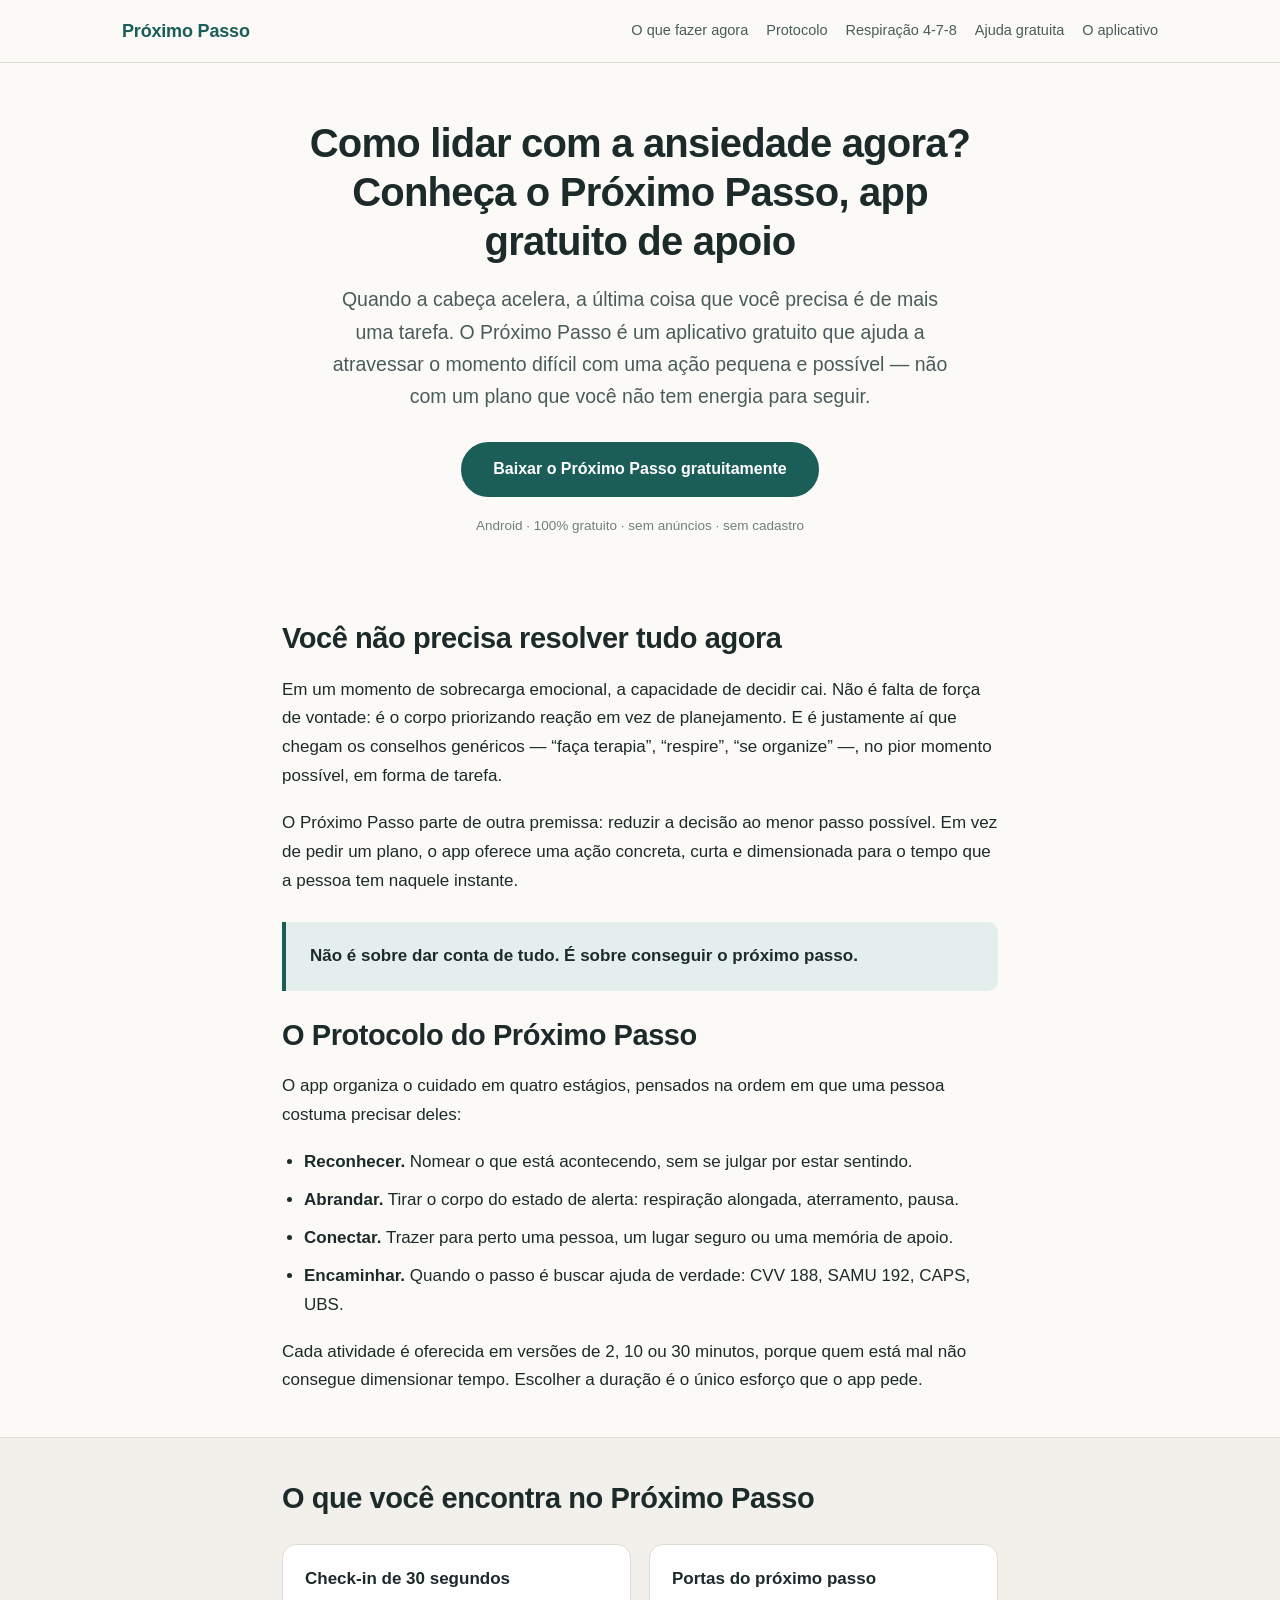
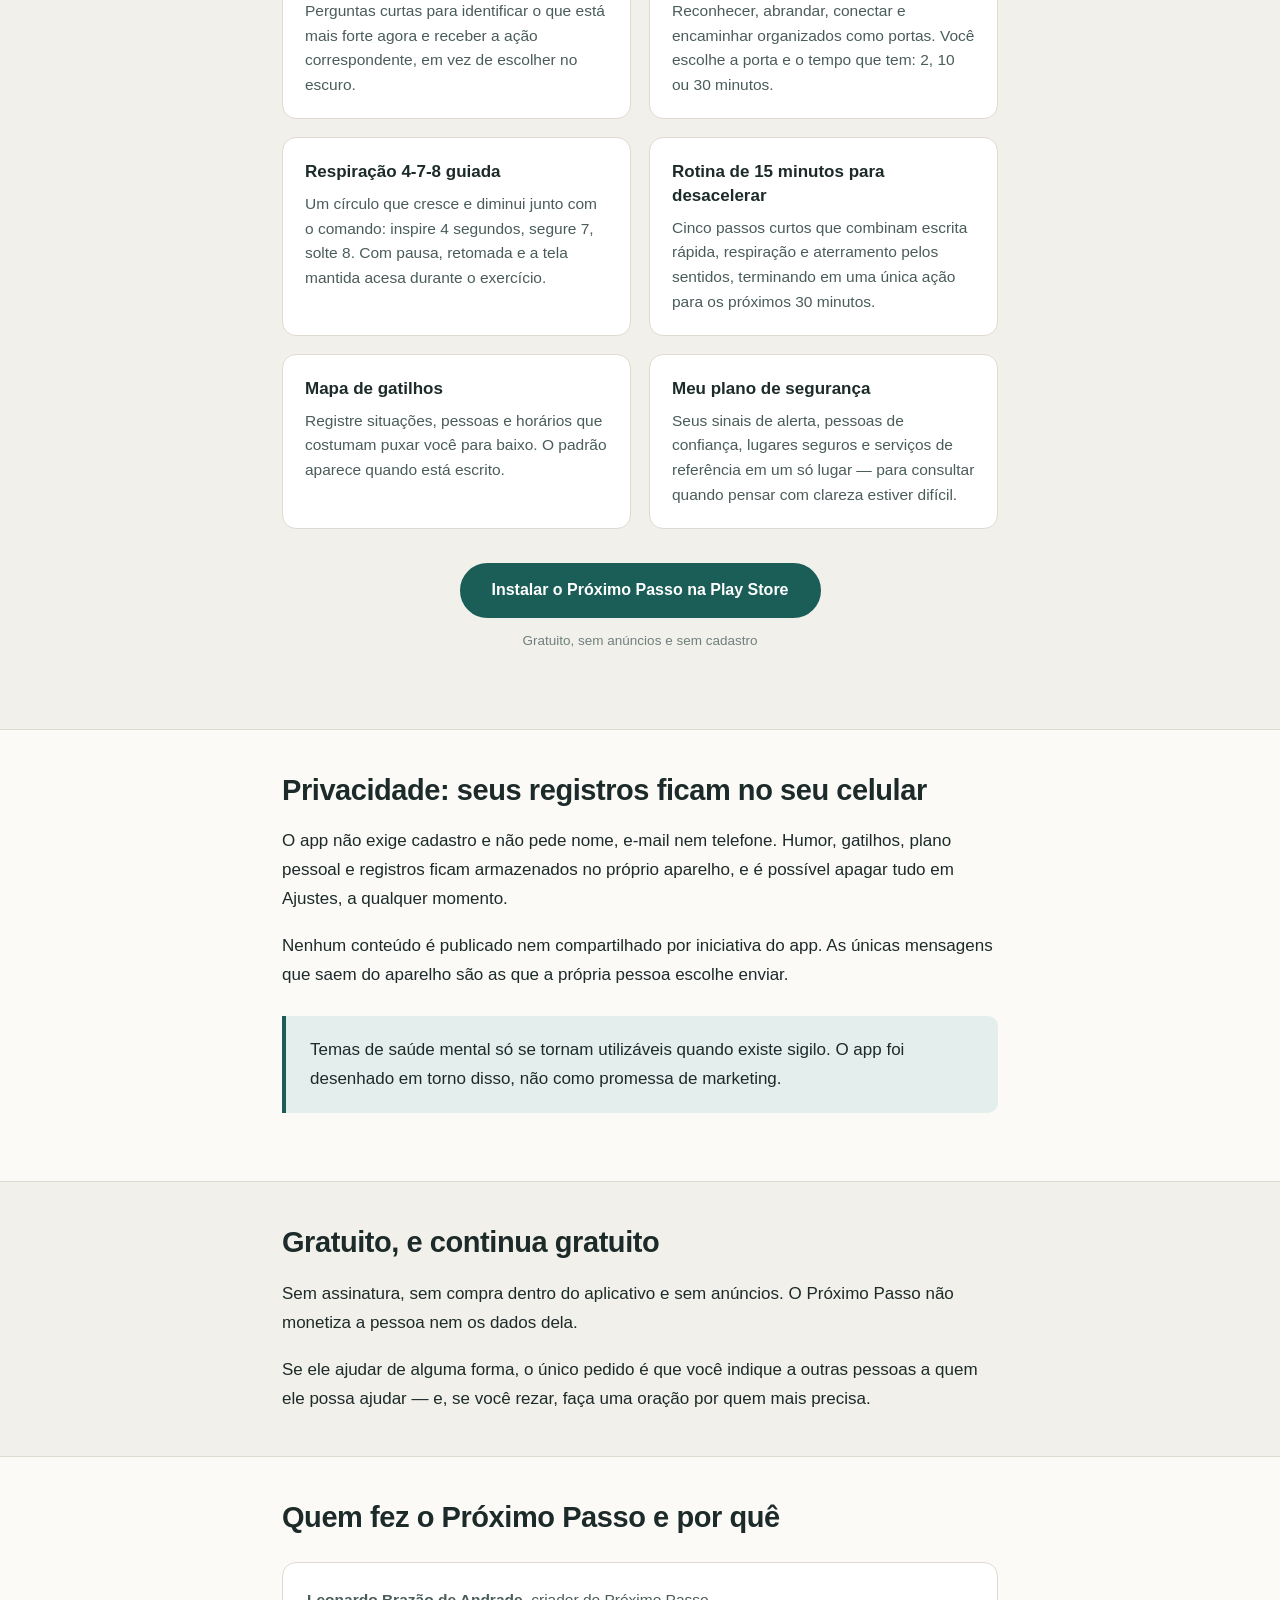
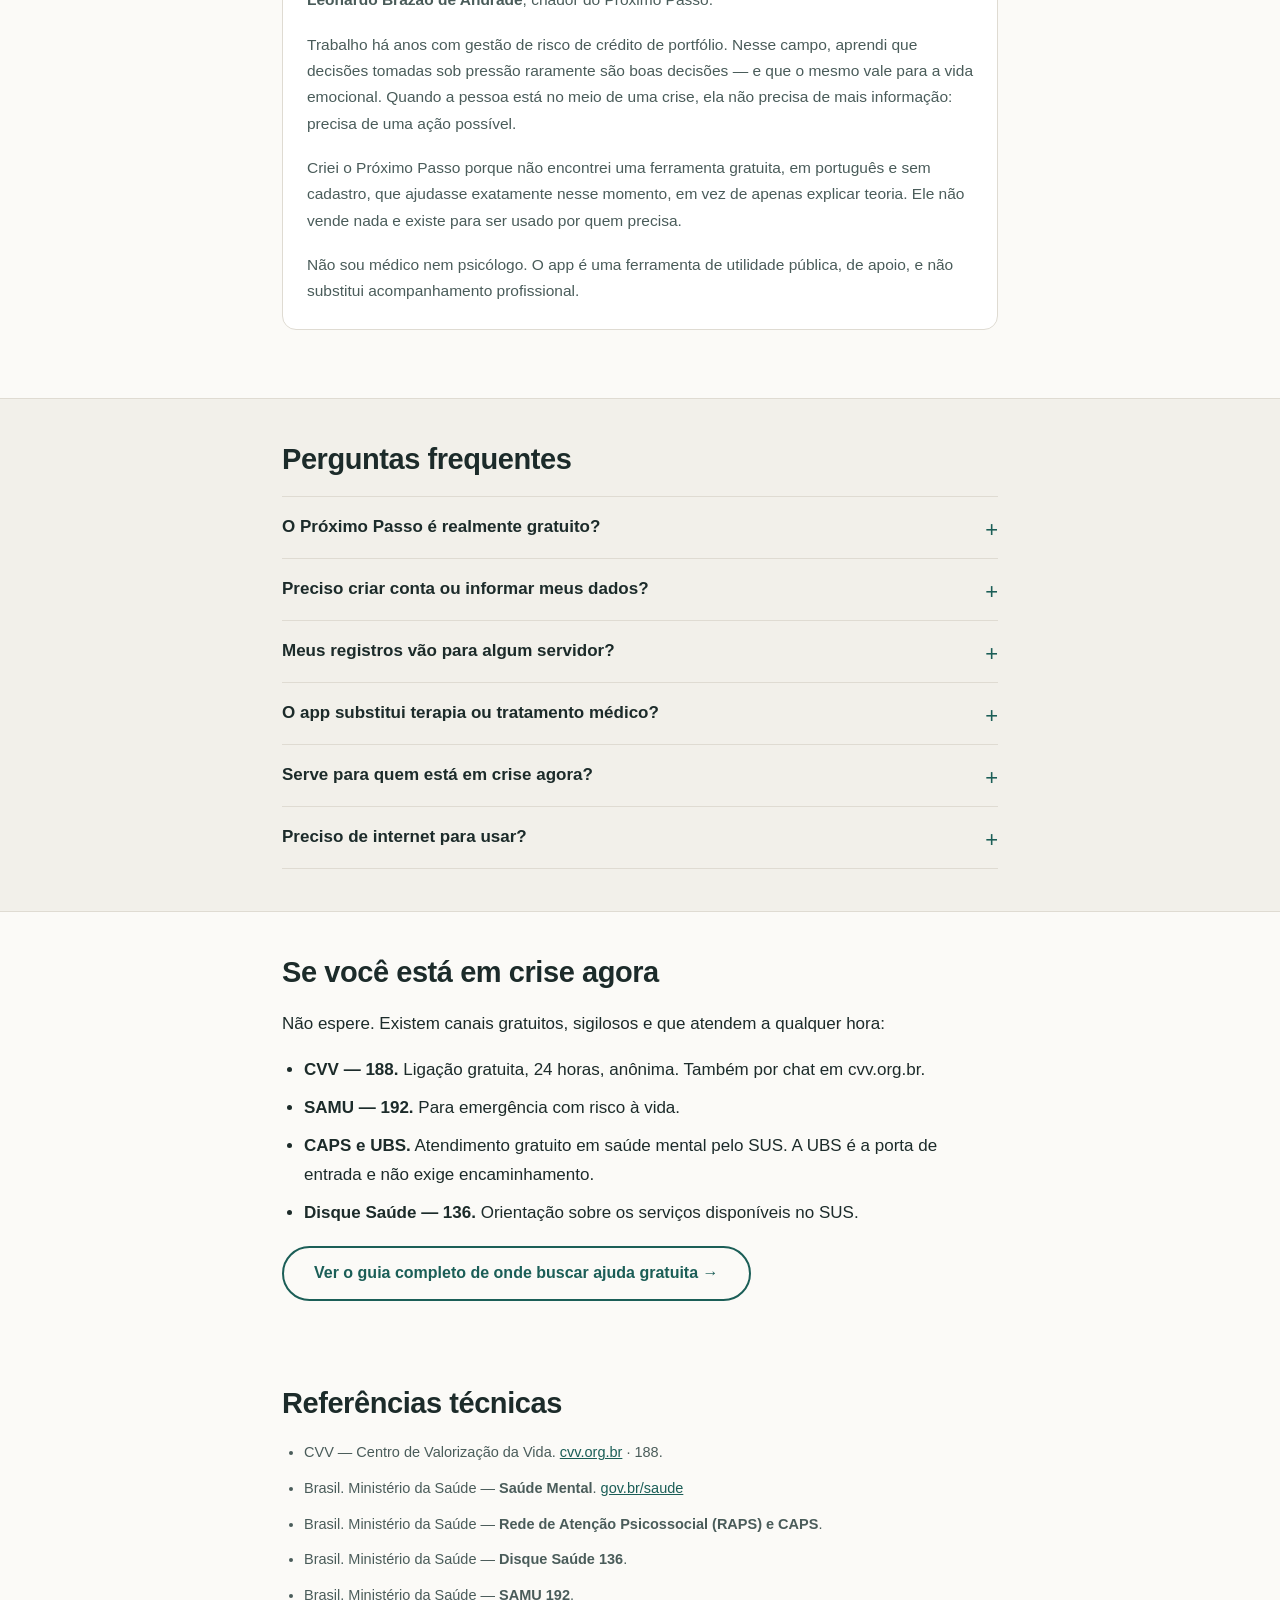
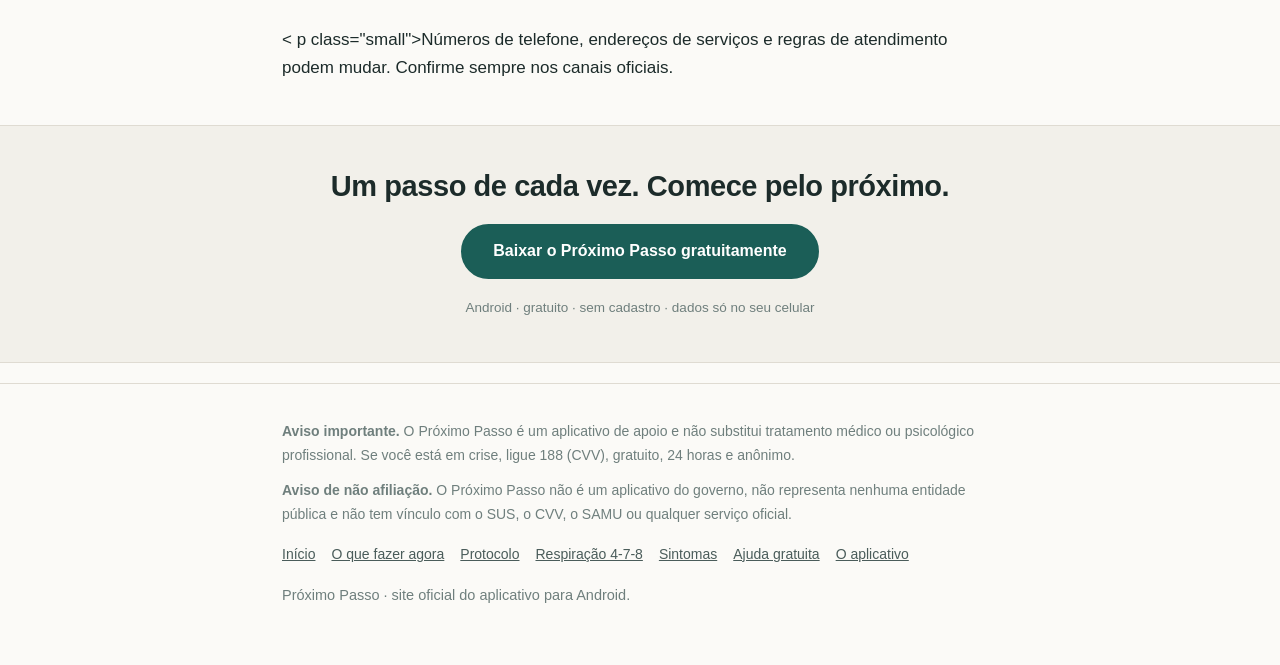
==== commit 3d45a190: "Update index.html" ====
--- a/index.html
+++ b/index.html
@@ -1,1364 +1,259 @@
 <!DOCTYPE html>
-<html lang="pt-BR" data-theme="light">
+<html lang="pt-BR">
 <head>
-<meta charset="UTF-8">
-<meta name="viewport" content="width=device-width, initial-scale=1">
-<title>Próximo Passo — app gratuito de apoio emocional</title>
-<meta name="description">
-<meta name="description" content="App gratuito de autocuidado para momentos de ansiedade, sobrecarga e crise emocional. Sem cadastro, sem anúncios e com seus registros no próprio celular.">
+<meta charset="utf-8">
+<title>Como lidar com a ansiedade agora? Conheça o Próximo Passo</title>
+<meta name="description" content="App gratuito de autocuidado para momentos de ansiedade e sobrecarga emocional. Atividades de 2, 10 e 30 minutos, com exercícios guiados. Sem cadastro.">
 <link rel="canonical" href="https://leoandradefr.github.io/proximo-passo/">
 <meta name="robots" content="index, follow">
+<meta name="viewport" content="width=device-width, initial-scale=1">
 <meta property="og:type" content="website">
-<meta property="og:title" content="Como lidar com ansiedade e sobrecarga emocional? Conheça o Próximo Passo">
-<meta property="og:description" content="App gratuito de autocuidado para momentos de ansiedade, sobrecarga e crise emocional. Sem cadastro e sem anúncios.">
+<meta property="og:title" content="Próximo Passo — app gratuito de apoio emocional">
+<meta property="og:description" content="Um passo de cada vez. Atividades de 2, 10 e 30 minutos para atravessar momentos de ansiedade e sobrecarga emocional.">
 <meta property="og:url" content="https://leoandradefr.github.io/proximo-passo/">
 <meta property="og:locale" content="pt_BR">
 <meta property="og:site_name" content="Próximo Passo">
+<link rel="stylesheet" href="style.css">
 <script type="application/ld+json">
 {
-"@context": "https://schema.org",
-"@type": "SoftwareApplication",
-"name": "Próximo Passo",
-"applicationCategory": "HealthApplication",
-"operatingSystem": "Android",
-"offers": { "@type": "Offer", "price": "0", "priceCurrency": "BRL" },
-"installUrl": "https://play.google.com/store/apps/details?id=br.com.leonardo_andrade.proximo_passo&hl=pt_BR",
-"author": { "@type": "Person", "name": "Leonardo Brazão de Andrade" },
-"publisher": { "@type": "Organization", "name": "Próximo Passo" }
+  "@context": "https://schema.org",
+  "@type": "SoftwareApplication",
+  "name": "Próximo Passo",
+  "applicationCategory": "HealthApplication",
+  "operatingSystem": "Android",
+  "url": "https://leoandradefr.github.io/proximo-passo/",
+  "installUrl": "https://play.google.com/store/apps/details?id=br.com.leonardo_andrade.proximo_passo&hl=pt_BR",
+  "inLanguage": "pt-BR",
+  "offers": { "@type": "Offer", "price": "0", "priceCurrency": "BRL" },
+  "author": { "@type": "Person", "name": "Leonardo Brazão de Andrade" },
+  "publisher": { "@type": "Organization", "name": "Próximo Passo" }
 }
 </script>
 <script type="application/ld+json">
 {
-"@context": "https://schema.org",
-"@type": "FAQPage",
-"mainEntity": [
-{ "@type": "Question", "name": "O Próximo Passo é realmente gratuito?", "acceptedAnswer": { "@type": "Answer", "text": "Sim. Não existe assinatura, compra dentro do app ou anúncio. É gratuito para qualquer pessoa e continua assim." } },
-{ "@type": "Question", "name": "Preciso criar conta ou informar meus dados?", "acceptedAnswer": { "@type": "Answer", "text": "Não. Não há cadastro nem login. O app funciona sem nome, e-mail ou telefone." } },
-{ "@type": "Question", "name": "Meus registros vão para algum servidor?", "acceptedAnswer": { "@type": "Answer", "text": "Não. Humor, gatilhos, plano pessoal e registros ficam no próprio aparelho. Você pode apagar tudo em Ajustes, a qualquer momento." } },
-{ "@type": "Question", "name": "O app substitui terapia ou tratamento médico?", "acceptedAnswer": { "@type": "Answer", "text": "Não. É uma ferramenta de autocuidado e apoio. Não faz diagnóstico e não substitui psicoterapia, avaliação médica ou medicação. Em crise, ligue 188 (CVV) ou 192 (SAMU)." } },
-{ "@type": "Question", "name": "Serve para quem está em crise agora?", "acceptedAnswer": { "@type": "Answer", "text": "O app tem atalhos para CVV 188 e SAMU 192, que abrem o discador do celular, e o número permanece visível na tela como alternativa. Mas se houver risco imediato à vida, procure o SAMU (192) ou o pronto-socorro mais próximo — não espere usar o aplicativo." } },
-{ "@type": "Question", "name": "Preciso de internet para usar?", "acceptedAnswer": { "@type": "Answer", "text": "Não. As atividades, os exercícios e os registros funcionam no aparelho. A internet só é necessária para instalar o app pela Play Store ou abrir links de sites externos." } }
-]
+  "@context": "https://schema.org",
+  "@type": "FAQPage",
+  "mainEntity": [
+    { "@type": "Question", "name": "O Próximo Passo é realmente gratuito?",
+      "acceptedAnswer": { "@type": "Answer", "text": "Sim. Não existe assinatura, compra dentro do app ou anúncio. É gratuito para qualquer pessoa e continua assim." } },
+    { "@type": "Question", "name": "Preciso criar conta ou informar meus dados?",
+      "acceptedAnswer": { "@type": "Answer", "text": "Não. Não há cadastro nem login. O app funciona sem nome, e-mail ou telefone." } },
+    { "@type": "Question", "name": "Meus registros vão para algum servidor?",
+      "acceptedAnswer": { "@type": "Answer", "text": "Não. Humor, gatilhos, plano pessoal e registros ficam no próprio aparelho. Você pode apagar tudo em Ajustes, a qualquer momento." } },
+    { "@type": "Question", "name": "O app substitui terapia ou tratamento médico?",
+      "acceptedAnswer": { "@type": "Answer", "text": "Não. É uma ferramenta de autocuidado e apoio. Não faz diagnóstico e não substitui psicoterapia, avaliação médica ou medicação. Em crise, ligue 188 (CVV) ou 192 (SAMU)." } },
+    { "@type": "Question", "name": "Serve para quem está em crise agora?",
+      "acceptedAnswer": { "@type": "Answer", "text": "O app tem atalhos para CVV 188 e SAMU 192, que abrem o discador, e o número permanece visível na tela. Mas se houver risco imediato à vida, procure o SAMU (192) ou o pronto-socorro mais próximo." } },
+    { "@type": "Question", "name": "Preciso de internet para usar?",
+      "acceptedAnswer": { "@type": "Answer", "text": "Não. As atividades, os exercícios e os registros funcionam no aparelho. A internet só é necessária para instalar o app ou abrir links de sites externos." } }
+  ]
 }
 </script>
-<style>
-/* Skip artifact shell — fixed styles served beside every artifact.
-   Tokens, utilities and components (basecoat 1.0 markup, no CDN); artifacts
-   override --accent for their own identity. */
-:root {
-  color-scheme: light dark;
-  --accent: #2563eb;
-  --accent-contrast: #ffffff;
-  --accent-text: color-mix(in srgb, var(--accent) 72%, #000);
-  --bg: #f8f9fb;
-  --surface: #ffffff;
-  --text: #14171f;
-  --text-muted: #5b6472;
-  --border: rgba(20, 23, 31, 0.10);
-  --radius: 10px;
-  --shadow: 0 1px 3px rgba(20, 23, 31, 0.08);
-  --space: 16px;
-  --success: #0a7a35;
-  --danger: #c0262d;
-  --warning: #8a5300;
-}
-/* Theme resolution. Without data-theme the viewer's system preference decides,
-   as it always did. With it, the artifact's own choice wins in BOTH directions:
-   a page that hardcodes one palette must not be handed the opposite set of
-   tokens by the machine it happens to be opened on. The dark values appear
-   twice because a media query cannot be folded into a selector list.
-   The attribute sits inside :where() so these blocks keep the specificity of a
-   bare :root — the page's own <style> is linked after this file and must go on
-   overriding any token it wants, exactly as it could before. */
-@media (prefers-color-scheme: dark) {
-  :root:where(:not([data-theme="light"])) {
-    --accent-text: color-mix(in srgb, var(--accent) 78%, #fff);
-    --bg: #101318;
-    --surface: #181c23;
-    --text: #eef1f6;
-    --text-muted: #9aa4b2;
-    --border: rgba(238, 241, 246, 0.12);
-    --shadow: 0 1px 3px rgba(0, 0, 0, 0.4);
-    --success: #4ade80;
-    --danger: #f87171;
-    --warning: #fbbf24;
-  }
-}
-:root:where([data-theme="dark"]) {
-  color-scheme: dark;
-  --accent-text: color-mix(in srgb, var(--accent) 78%, #fff);
-  --bg: #101318;
-  --surface: #181c23;
-  --text: #eef1f6;
-  --text-muted: #9aa4b2;
-  --border: rgba(238, 241, 246, 0.12);
-  --shadow: 0 1px 3px rgba(0, 0, 0, 0.4);
-  --success: #4ade80;
-  --danger: #f87171;
-  --warning: #fbbf24;
-}
-:root:where([data-theme="light"]) { color-scheme: light; }
-/* Pages generated before the shell had its own components still link the
-   basecoat CDN, which reads its own tokens and switches theme only on a
-   .dark class. Bridged to the shell's, whatever of it those pages use takes
-   the page's accent and follows the declared theme. Its --accent token is a
-   hover tint, renamed in its theme as --color-accent; the shell's --accent is
-   the brand colour, so the tint is derived from it here. */
-:root {
-  --background: var(--bg);
-  --foreground: var(--text);
-  --card: var(--surface);
-  --card-foreground: var(--text);
-  --popover: var(--surface);
-  --popover-foreground: var(--text);
-  --primary: var(--accent);
-  --primary-foreground: var(--accent-contrast);
-  --secondary: color-mix(in srgb, var(--text) 7%, var(--surface));
-  --secondary-foreground: var(--text);
-  --muted: color-mix(in srgb, var(--text) 5%, var(--surface));
-  --muted-foreground: var(--text-muted);
-  --color-accent: color-mix(in srgb, var(--accent) 12%, var(--surface));
-  --color-accent-foreground: var(--text);
-  --destructive: var(--danger);
-  --input: var(--border);
-  --ring: var(--accent);
-}
-* { box-sizing: border-box; }
-/* The reset the pages were written against: they all linked basecoat, which
-   ships Tailwind's. Its components now live here, so the reset does too. */
-*, ::before, ::after, ::backdrop { margin: 0; padding: 0; border: 0 solid; }
-/* Preflight's rule too: without it a component class that sets display
-   (.alert, .card, .btn…) beats the hidden attribute and shows the element. */
-[hidden]:where(:not([hidden="until-found"])) { display: none !important; }
-.hidden { display: none !important; }
-h1, h2, h3, h4, h5, h6 { font-size: inherit; font-weight: inherit; }
-a { color: inherit; text-decoration: inherit; }
-b, strong { font-weight: bolder; }
-ol, ul, menu { list-style: none; }
-svg, video, canvas, iframe { display: block; vertical-align: middle; }
-button, input, select, textarea { color: inherit; background-color: transparent; border-radius: 0; }
-table { border-collapse: collapse; }
-hr { height: 0; color: inherit; border-top-width: 1px; }
-html, body { margin: 0; padding: 0; }
-body {
-  background: var(--bg);
-  color: var(--text);
-  font-family: system-ui, -apple-system, "Segoe UI", Roboto, sans-serif;
-  line-height: 1.55;
-  -webkit-font-smoothing: antialiased;
-}
-img { max-width: 100%; display: block; }
-
-.shell-container { max-width: 1100px; margin: 0 auto; padding: 0 20px; }
-.shell-section { padding: calc(var(--space) * 2) 0; }
-.shell-grid { display: grid; gap: var(--space); grid-template-columns: repeat(auto-fit, minmax(220px, 1fr)); }
-.shell-toolbar { display: flex; flex-wrap: wrap; gap: 10px; align-items: center; margin-bottom: var(--space); }
-.shell-footer { padding: 24px 0 40px; color: var(--text-muted); font-size: 13px; }
-
-.shell-hero { padding: calc(var(--space) * 3) 0 calc(var(--space) * 2); }
-.shell-hero h1 { font-size: clamp(26px, 4vw, 40px); line-height: 1.15; margin: 0 0 10px; text-wrap: balance; }
-.shell-hero p { color: var(--text-muted); max-width: 60ch; margin: 0; }
-
-.panel {
-  background: var(--surface);
-  border: 1px solid var(--border);
-  border-radius: var(--radius);
-  box-shadow: var(--shadow);
-  padding: var(--space);
-}
-
-.kpi { display: flex; flex-direction: column; gap: 4px; }
-.kpi .kpi-value { font-size: clamp(22px, 2.3vw, 28px); font-weight: 650; line-height: 1.1; overflow-wrap: anywhere; font-variant-numeric: tabular-nums; }
-.kpi .kpi-label { font-size: 13px; color: var(--text-muted); }
-.kpi .kpi-delta { font-size: 12.5px; font-weight: 600; }
-.kpi .kpi-delta.up { color: var(--success); }
-.kpi .kpi-delta.down { color: var(--danger); }
-
-table.shell-table { border-collapse: collapse; width: 100%; font-size: 14px; }
-table.shell-table th {
-  text-align: left; font-size: 11.5px; letter-spacing: 0.05em; text-transform: uppercase;
-  color: var(--text-muted); font-weight: 600;
-}
-table.shell-table th, table.shell-table td { padding: 9px 12px 9px 0; border-bottom: 1px solid var(--border); }
-table.shell-table td.num, table.shell-table th.num { text-align: right; font-variant-numeric: tabular-nums; }
-table.shell-table tbody tr:hover { background: color-mix(in srgb, var(--accent) 6%, transparent); }
-
-.chart-box { width: 100%; min-height: 220px; }
-.chart-box svg { width: 100%; height: auto; display: block; }
-.chart-legend { display: flex; flex-wrap: wrap; justify-content: center; gap: 6px 16px; margin-top: 12px; font-size: 12.5px; color: var(--text-muted); }
-.chart-legend span { display: inline-flex; align-items: center; gap: 6px; }
-.chart-legend i { width: 9px; height: 9px; border-radius: 50%; display: inline-block; }
-.chart-legend b { color: var(--text); font-weight: 600; font-variant-numeric: tabular-nums; }
-
-.muted { color: var(--text-muted); }
-.accent { color: var(--accent-text); }
-.shell-badge, .eyebrow {
-  display: inline-flex; align-items: center; gap: 6px;
-  font-size: 12px; font-weight: 600; padding: 3px 10px; border-radius: 999px;
-  background: color-mix(in srgb, var(--accent) 12%, transparent); color: var(--accent-text);
-}
-/* A pill keeps its content width inside flex and grid columns, which would
-   otherwise stretch it across the card; a centred parent still centres it. */
-.shell-badge, .eyebrow, .badge { width: fit-content; max-width: 100%; }
-
-@media (prefers-reduced-motion: no-preference) {
-  .shell-fade { animation: shell-fade 400ms ease both; }
-  @keyframes shell-fade { from { opacity: 0; transform: translateY(6px); } to { opacity: 1; transform: none; } }
-}
-
-/* Layout and type utilities: what the pages kept spelling in style="".
-   Spacing and type sizes follow Tailwind's scale; there is no Tailwind. */
-.row { display: flex; flex-wrap: wrap; align-items: center; gap: 12px; }
-.stack { display: flex; flex-direction: column; gap: var(--space); }
-.between { justify-content: space-between; }
-.grow { flex: 1 1 0; min-width: 0; }
-.cols-2, .cols-3, .cols-4, .cols-5 { display: grid; gap: var(--space); grid-template-columns: minmax(0, 1fr); }
-@media (min-width: 720px) {
-  .cols-2, .cols-4 { grid-template-columns: repeat(2, minmax(0, 1fr)); }
-  .cols-3 { grid-template-columns: repeat(3, minmax(0, 1fr)); }
-  .cols-5 { grid-template-columns: repeat(3, minmax(0, 1fr)); }
-}
-@media (min-width: 1000px) { .cols-4 { grid-template-columns: repeat(4, minmax(0, 1fr)); } }
-@media (min-width: 1100px) { .cols-5 { grid-template-columns: repeat(5, minmax(0, 1fr)); } }
-.gap-1 { gap: 4px; } .gap-2 { gap: 8px; } .gap-3 { gap: 12px; } .gap-4 { gap: 16px; } .gap-6 { gap: 24px; }
-.m-0 { margin: 0; }
-.mt-1 { margin-top: 4px; } .mt-2 { margin-top: 8px; } .mt-3 { margin-top: 12px; } .mt-4 { margin-top: 16px; } .mt-6 { margin-top: 24px; }
-.mb-1 { margin-bottom: 4px; } .mb-2 { margin-bottom: 8px; } .mb-3 { margin-bottom: 12px; } .mb-4 { margin-bottom: 16px; } .mb-6 { margin-bottom: 24px; }
-.p-2 { padding: 8px; } .p-3 { padding: 12px; } .p-4 { padding: 16px; } .p-6 { padding: 24px; }
-.text-xs { font-size: 12px; } .text-sm { font-size: 14px; } .text-base { font-size: 16px; }
-.text-lg { font-size: 18px; } .text-xl { font-size: 20px; line-height: 1.35; }
-.text-2xl { font-size: 24px; line-height: 1.25; } .text-3xl { font-size: 30px; line-height: 1.2; }
-.font-medium { font-weight: 500; } .font-semibold { font-weight: 600; } .font-bold { font-weight: 700; }
-.text-right { text-align: right; } .text-center { text-align: center; }
-.nowrap { white-space: nowrap; }
-.truncate { overflow: hidden; text-overflow: ellipsis; white-space: nowrap; }
-.mono { font-family: ui-monospace, SFMono-Regular, Menlo, monospace; font-variant-numeric: tabular-nums; }
-.w-full { width: 100%; }
-.text-success { color: var(--success); } .text-danger { color: var(--danger); } .text-warning { color: var(--warning); }
-
-/* Components, with basecoat 1.0 markup (variants and sizes are data
-   attributes) and the shell tokens, so a page needs neither component CSS
-   nor a CSS framework. An older page that also links basecoat gets these
-   rules after it, over the same properties. */
-button, input, select, textarea { font: inherit; }
-input[type="checkbox"], input[type="radio"] { accent-color: var(--accent); }
-:focus-visible { outline: 2px solid var(--accent); outline-offset: 2px; }
-
-.btn {
-  display: inline-flex; align-items: center; justify-content: center; gap: 6px;
-  height: 36px; padding: 0 14px; border: 1px solid transparent; border-radius: calc(var(--radius) - 2px);
-  background: var(--accent); color: var(--accent-contrast);
-  font-size: 14px; font-weight: 500; line-height: 1; white-space: nowrap; text-decoration: none; cursor: pointer;
-  transition: background-color 150ms ease, border-color 150ms ease, color 150ms ease;
-}
-.btn:hover { background: color-mix(in srgb, var(--accent) 86%, #000); }
-.btn:disabled, .btn[aria-disabled="true"] { opacity: 0.5; pointer-events: none; }
-.btn[data-variant="secondary"] { background: color-mix(in srgb, var(--text) 8%, var(--surface)); color: var(--text); }
-.btn[data-variant="secondary"]:hover { background: color-mix(in srgb, var(--text) 14%, var(--surface)); }
-.btn[data-variant="outline"] { background: var(--surface); color: var(--text); border-color: var(--border); }
-.btn[data-variant="ghost"] { background: transparent; color: var(--text); }
-.btn[data-variant="outline"]:hover, .btn[data-variant="ghost"]:hover { background: color-mix(in srgb, var(--accent) 10%, var(--surface)); }
-.btn[data-variant="destructive"] { background: var(--danger); color: var(--bg); }
-.btn[data-variant="destructive"]:hover { background: color-mix(in srgb, var(--danger) 86%, var(--text)); }
-.btn[data-variant="link"] { height: auto; padding: 0; background: none; color: var(--accent-text); text-decoration: underline; text-underline-offset: 3px; }
-.btn[data-size="sm"] { height: 30px; padding: 0 10px; font-size: 13px; }
-.btn[data-size="lg"] { height: 42px; padding: 0 20px; font-size: 15px; }
-.btn[data-size="icon"] { width: 36px; padding: 0; }
-
-.badge {
-  display: inline-flex; align-items: center; gap: 4px; padding: 2px 8px;
-  border: 1px solid transparent; border-radius: 999px; background: var(--accent); color: var(--accent-contrast);
-  font-size: 12px; font-weight: 600; line-height: 1.5; white-space: nowrap;
-}
-.badge[data-variant="secondary"] { background: color-mix(in srgb, var(--text) 8%, var(--surface)); color: var(--text); }
-.badge[data-variant="outline"] { background: transparent; color: var(--text); border-color: var(--border); }
-.badge[data-variant="destructive"] { background: color-mix(in srgb, var(--danger) 14%, var(--surface)); color: var(--danger); }
-
-.alert {
-  display: grid; gap: 4px; padding: 12px 16px; border: 1px solid var(--border); border-radius: var(--radius);
-  background: var(--surface); color: var(--text); font-size: 14px;
-}
-.alert h2, .alert h3 { margin: 0; font-size: 14px; font-weight: 600; }
-.alert p, .alert section { margin: 0; color: var(--text-muted); }
-.alert[data-variant="destructive"] { border-color: color-mix(in srgb, var(--danger) 45%, var(--border)); background: color-mix(in srgb, var(--danger) 7%, var(--surface)); color: var(--danger); }
-
-.card {
-  display: flex; flex-direction: column; gap: 16px; padding: 20px 0;
-  border: 1px solid var(--border); border-radius: calc(var(--radius) + 2px);
-  background: var(--surface); color: var(--text); box-shadow: var(--shadow);
-}
-.card > header, .card > section, .card > footer { padding: 0 20px; }
-.card > header { display: grid; gap: 4px; }
-.card > header h2, .card > header h3 { margin: 0; font-size: 16px; font-weight: 600; line-height: 1.3; }
-.card > header p { margin: 0; color: var(--text-muted); font-size: 14px; }
-.card > footer { display: flex; flex-wrap: wrap; align-items: center; gap: 8px; }
-
-.input {
-  width: 100%; min-height: 36px; padding: 6px 12px; border: 1px solid var(--border); border-radius: calc(var(--radius) - 2px);
-  background: var(--surface); color: var(--text); font-size: 14px;
-}
-textarea.input { min-height: 84px; resize: vertical; }
-.input::placeholder { color: var(--text-muted); }
-.input:focus { outline: none; border-color: var(--accent); box-shadow: 0 0 0 3px color-mix(in srgb, var(--accent) 25%, transparent); }
-.field { display: grid; gap: 6px; }
-.field label { font-size: 14px; font-weight: 500; }
-.field [role="alert"] { color: var(--danger); font-size: 13px; }
-
-dialog.dialog {
-  width: min(520px, calc(100vw - 32px)); max-height: calc(100vh - 32px); margin: auto; padding: 0;
-  border: 1px solid var(--border); border-radius: calc(var(--radius) + 4px);
-  background: var(--surface); color: var(--text); box-shadow: 0 20px 50px rgba(0, 0, 0, 0.25);
-}
-dialog.dialog::backdrop { background: rgba(0, 0, 0, 0.5); }
-dialog.dialog > div { display: grid; gap: 16px; padding: 24px; }
-dialog.dialog header { display: grid; gap: 4px; }
-dialog.dialog header h2 { margin: 0; font-size: 18px; font-weight: 600; }
-dialog.dialog header p { margin: 0; color: var(--text-muted); font-size: 14px; }
-dialog.dialog footer { display: flex; flex-wrap: wrap; justify-content: flex-end; gap: 8px; }
-
-.tabs { display: grid; gap: 12px; }
-.tabs > [role="tablist"] {
-  display: inline-flex; gap: 4px; width: fit-content; max-width: 100%; padding: 4px; overflow-x: auto;
-  border-radius: var(--radius); background: color-mix(in srgb, var(--text) 6%, var(--surface));
-}
-.tabs [role="tab"] {
-  padding: 6px 12px; border: 0; border-radius: calc(var(--radius) - 4px); background: transparent;
-  color: var(--text-muted); font-size: 14px; font-weight: 500; white-space: nowrap; cursor: pointer;
-}
-.tabs [role="tab"][aria-selected="true"] { background: var(--surface); color: var(--text); box-shadow: var(--shadow); }
-.tabs [role="tabpanel"][hidden] { display: none; }
-
-.accordion > details { border-bottom: 1px solid var(--border); }
-.accordion > details > summary {
-  display: flex; align-items: center; justify-content: space-between; gap: 12px;
-  padding: 14px 0; font-weight: 500; list-style: none; cursor: pointer;
-}
-.accordion > details > summary::-webkit-details-marker { display: none; }
-.accordion > details > summary::after { content: "+"; color: var(--text-muted); font-size: 18px; line-height: 1; }
-.accordion > details[open] > summary::after { content: "\2212"; }
-.accordion > details > :not(summary) { margin: 0 0 14px; color: var(--text-muted); }
-
-.toaster {
-  position: fixed; right: 16px; bottom: 16px; z-index: 50; display: flex; flex-direction: column-reverse; gap: 8px;
-  width: min(360px, calc(100vw - 32px)); pointer-events: none;
-}
-.toaster .toast { pointer-events: auto; transition: opacity 200ms ease, transform 200ms ease; }
-.toaster .toast[aria-hidden="true"] { opacity: 0; transform: translateY(8px); }
-.toaster .toast-content {
-  padding: 12px 14px; border: 1px solid var(--border); border-radius: var(--radius);
-  background: var(--surface); color: var(--text); box-shadow: 0 8px 24px rgba(0, 0, 0, 0.12); font-size: 13px;
-}
-.toaster .toast-content h2 { margin: 0 0 2px; font-size: 14px; font-weight: 600; }
-.toaster .toast-content p { margin: 0; color: var(--text-muted); }
-
-/* skipUI building blocks. */
-.skip-table-search { max-width: 320px; margin-bottom: 12px; }
-.skip-table-wrap { overflow-x: auto; }
-table.shell-table th[data-sort] { cursor: pointer; user-select: none; }
-table.shell-table th[aria-sort="ascending"]::after { content: " \25B2"; font-size: 9px; }
-table.shell-table th[aria-sort="descending"]::after { content: " \25BC"; font-size: 9px; }
-table.shell-table td.skip-table-empty { color: var(--text-muted); text-align: center; padding: 24px 0; }
-.skip-pager { display: flex; flex-wrap: wrap; align-items: center; justify-content: space-between; gap: 12px; margin-top: 12px; font-size: 13px; color: var(--text-muted); }
-.toaster .toast[data-type="success"] .toast-content { border-left: 3px solid var(--success); }
-.toaster .toast[data-type="error"] .toast-content { border-left: 3px solid var(--danger); }
-
-</style>
-<script>
-/* Skip artifact shell — fixed helpers served beside every artifact. */
-(function () {
-  "use strict";
-
-  var fmt = {
-    num: function (v, opts) { return new Intl.NumberFormat("pt-BR", opts || {}).format(v); },
-    brl: function (v) { return new Intl.NumberFormat("pt-BR", { style: "currency", currency: "BRL" }).format(v); },
-    pct: function (v) { return new Intl.NumberFormat("pt-BR", { style: "percent", maximumFractionDigits: 1 }).format(v); },
-    compact: function (v) { return new Intl.NumberFormat("pt-BR", { notation: "compact", maximumFractionDigits: 1 }).format(v); },
-    brlCompact: function (v) { return new Intl.NumberFormat("pt-BR", { style: "currency", currency: "BRL", notation: "compact", maximumFractionDigits: 1 }).format(v); }
-  };
-
-  // axisLabels formats the five y-axis ticks in the unit the chart declared
-  // (percent, BRL or plain numbers), compact so long values never clip, with
-  // the fewest decimals that still print every tick exactly (1,5 mi, not 2 mi).
-  function axisLabels(format, ticks) {
-    function at(digits) {
-      var opts = { notation: "compact", maximumFractionDigits: digits };
-      if (format === "pct") opts = { style: "percent", maximumFractionDigits: digits };
-      else if (format === "brl") opts = { style: "currency", currency: "BRL", notation: "compact", maximumFractionDigits: digits };
-      var nf = new Intl.NumberFormat("pt-BR", opts);
-      return ticks.map(function (t) { return nf.format(t); });
-    }
-    for (var digits = 0; digits < 2; digits++) {
-      if (at(digits).join("|") === at(digits + 1).join("|")) return at(digits);
-    }
-    return at(2);
-  }
-
-  // yAxisPad formats the ticks and measures the left padding they need from
-  // the longest one; drawYAxis then draws the grid and the labels.
-  function yAxisPad(format, max) {
-    var labels = axisLabels(format, [0, max / 4, max / 2, (max * 3) / 4, max]);
-    var longest = labels.reduce(function (m, l) { return Math.max(m, l.length); }, 0);
-    return { labels: labels, padL: Math.max(40, Math.round(longest * 6.2) + 14) };
-  }
-  function drawYAxis(svg, axis, W, padR, padT, plotH) {
-    for (var g = 0; g <= 4; g++) {
-      var gy = padT + plotH - (plotH * g) / 4;
-      svg.appendChild(svgEl("line", { x1: axis.padL, y1: gy, x2: W - padR, y2: gy, stroke: "currentColor", "stroke-opacity": 0.08 }));
-      var lbl = svgEl("text", { x: axis.padL - 8, y: gy + 4, "text-anchor": "end", "font-size": 10, fill: mutedColor() });
-      lbl.textContent = axis.labels[g];
-      svg.appendChild(lbl);
-    }
-  }
-
-  // xLabelStep: show every k-th category label so labels never overlap, and
-  // always the last one (counted back from the end).
-  function xLabelStep(labels, step) {
-    var longest = labels.reduce(function (m, l) { return Math.max(m, String(l).length); }, 0);
-    return Math.max(1, Math.ceil((longest * 6.4 + 8) / Math.max(step, 1)));
-  }
-  function drawXLabel(svg, text, x, y, W, edgeGuard) {
-    var anchor = "middle";
-    var half = String(text).length * 3.2;
-    if (edgeGuard && x - half < 4) anchor = "start";
-    if (edgeGuard && x + half > W - 4) anchor = "end";
-    var tx = svgEl("text", { x: x, y: y, "text-anchor": anchor, "font-size": 11, fill: mutedColor() });
-    tx.textContent = text;
-    svg.appendChild(tx);
-  }
-  // categoryLines fits a bar's category name in its slot: one line, two lines
-  // split at a space, or cut with "…". A bar without its name can't be read, so
-  // categories are never skipped; null when the slot is too narrow for that.
-  function categoryLines(text, slot) {
-    var fit = Math.floor((slot - 6) / 6.4);
-    var s = String(text);
-    if (fit < 4) return null;
-    if (s.length <= fit) return [s];
-    var cut = function (t) { return t.length <= fit ? t : t.slice(0, fit - 1).trimEnd() + "…"; };
-    var best = -1;
-    for (var i = 0; i < s.length; i++) {
-      if (s[i] === " " && (best < 0 || Math.abs(s.length / 2 - i) < Math.abs(s.length / 2 - best))) best = i;
-    }
-    if (best < 0) return [cut(s)];
-    return [cut(s.slice(0, best)), cut(s.slice(best + 1))];
-  }
-  function legend(el, items) {
-    var box = document.createElement("div");
-    box.className = "chart-legend";
-    items.forEach(function (it) {
-      var row = document.createElement("span");
-      var dot = document.createElement("i");
-      dot.style.background = it.color;
-      row.appendChild(dot);
-      row.appendChild(document.createTextNode((it.label || "") + (it.value ? " " : "")));
-      if (it.value) {
-        var v = document.createElement("b");
-        v.textContent = it.value;
-        row.appendChild(v);
-      }
-      box.appendChild(row);
-    });
-    resolve(el).appendChild(box);
-  }
-  var seriesPalette = ["#1baf7a", "#eda100", "#e34948", "#4a3aa7", "#e87ba4", "#0ea5b7"];
-
-  // format accepts a function OR one of the fmt names ("num" | "brl" | "pct").
-  // A page's function may return nothing or throw: the chart prints its
-  // number instead of taking the rest of the page script down with it.
-  function coerceFormat(spec) {
-    if (typeof spec === "function") {
-      return function (v) {
-        try {
-          var out = spec(v);
-          return out == null ? "" : String(out);
-        } catch (e) {
-          return fmt.num(v);
-        }
-      };
-    }
-    if (typeof spec === "string" && fmt[spec]) return fmt[spec];
-    return function (v) { return fmt.num(v); };
-  }
-
-  function accent() {
-    return getComputedStyle(document.documentElement).getPropertyValue("--accent").trim() || "#2563eb";
-  }
-  function mutedColor() {
-    return getComputedStyle(document.documentElement).getPropertyValue("--text-muted").trim() || "#5b6472";
-  }
-  function svgEl(tag, attrs) {
-    var el = document.createElementNS("http://www.w3.org/2000/svg", tag);
-    for (var k in attrs) el.setAttribute(k, attrs[k]);
-    return el;
-  }
-  function frame(el, w, h) {
-    var svg = svgEl("svg", { viewBox: "0 0 " + w + " " + h, role: "img" });
-    el = resolve(el);
-    el.innerHTML = "";
-    el.appendChild(svg);
-    return svg;
-  }
-
-  // maxOf guards the axis scale: empty values would give -Infinity (truthy,
-  // so "|| 1" can't catch it) and a non-positive max would flip the chart.
-  // finite reads a chart value as a number, 0 when it is not one (NaN,
-  // Infinity, a stray string), so one bad value cannot blank the axis.
-  function finite(v) {
-    var n = +v;
-    return isFinite(n) ? n : 0;
-  }
-
-  function maxOf(values) {
-    var m = values.length ? Math.max.apply(null, values.map(finite)) : 0;
-    return m > 0 ? m : 1;
-  }
-
-  // labelsFor pads or trims the category names to the n points drawn: pages
-  // pass labels and values of different lengths, and one throw here loses
-  // every section the page renders after the chart.
-  function labelsFor(cfg, n) {
-    var out = [];
-    for (var i = 0; i < n; i++) out.push(cfg.labels && cfg.labels[i] != null ? String(cfg.labels[i]) : "");
-    return out;
-  }
-
-  // niceMax rounds the scale up so the four grid steps land on round values
-  // (1, 1.5, 2, 2.5, 3, 4, 5, 6 or 8 × 10^k) and the tick labels read exactly.
-  function niceMax(max) {
-    var raw = max / 4;
-    var mag = Math.pow(10, Math.floor(Math.log10(raw)));
-    var res = raw / mag;
-    var steps = [1, 1.5, 2, 2.5, 3, 4, 5, 6, 8, 10];
-    var nice = steps.filter(function (s) { return s >= res - 1e-9; })[0];
-    return nice * mag * 4;
-  }
-
-  // bar(el, {labels:[], values:[], color?, format?}) — vertical bar chart.
-  function bar(el, cfg) {
-    var W = 640, H = 280, padB = 30, padT = 12, padR = 12;
-    var max = niceMax(maxOf(cfg.values));
-    var axis = yAxisPad(cfg.format, max);
-    var svg = frame(el, W, H);
-    var n = cfg.values.length;
-    var labels = labelsFor(cfg, n);
-    var plotW = W - axis.padL - padR;
-    var step = plotW / n, bw = Math.min(step * 0.62, 64);
-    var names = labels.map(function (l) { return categoryLines(l, step); });
-    var named = names.every(Boolean);
-    if (named && names.some(function (l) { return l.length > 1; })) padB = 42;
-    var plotH = H - padT - padB;
-    var color = cfg.color || accent();
-    var f = coerceFormat(cfg.format);
-    var every = xLabelStep(labels, step);
-    drawYAxis(svg, axis, W, padR, padT, plotH);
-    cfg.values.forEach(function (v, i) {
-      var bh = Math.max(0, (finite(v) / max) * plotH);
-      var x = axis.padL + i * step + (step - bw) / 2;
-      var y = padT + plotH - bh;
-      var r = svgEl("rect", { x: x, y: y, width: bw, height: bh, rx: 4, fill: (cfg.colors && cfg.colors[i]) || color });
-      var t = svgEl("title", {});
-      t.textContent = labels[i] + ": " + f(v);
-      r.appendChild(t);
-      svg.appendChild(r);
-      if (named) {
-        names[i].forEach(function (text, li) {
-          drawXLabel(svg, text, x + bw / 2, padT + plotH + 18 + li * 13, W, false);
-        });
-      } else if ((n - 1 - i) % every === 0) {
-        drawXLabel(svg, labels[i], x + bw / 2, H - 10, W, false);
-      }
-    });
-  }
-
-  // line(el, {labels:[], values:[] | series:[{label, values, color?}], color?, format?})
-  // — one line, or several series on one scale with a legend under the chart.
-  function line(el, cfg) {
-    var W = 640, H = 280, padB = 30, padT = 12, padR = 16;
-    var series = cfg.series && cfg.series.length
-      ? cfg.series
-      : [{ label: "", values: cfg.values || [], color: cfg.color }];
-    var all = [];
-    series.forEach(function (s) { all = all.concat(s.values || []); });
-    var max = niceMax(maxOf(all));
-    var axis = yAxisPad(cfg.format, max);
-    var svg = frame(el, W, H);
-    var n = series.reduce(function (m, s) { return Math.max(m, (s.values || []).length); }, 0);
-    var labels = labelsFor(cfg, n);
-    var plotW = W - axis.padL - padR, plotH = H - padT - padB;
-    var f = coerceFormat(cfg.format);
-    drawYAxis(svg, axis, W, padR, padT, plotH);
-    var xs = labels.map(function (_, i) { return axis.padL + (n === 1 ? plotW / 2 : (plotW * i) / (n - 1)); });
-    var every = xLabelStep(labels, n > 1 ? plotW / (n - 1) : plotW);
-    labels.forEach(function (label, i) {
-      if ((n - 1 - i) % every === 0) drawXLabel(svg, label, xs[i], H - 10, W, true);
-    });
-    var colors = series.map(function (s, si) {
-      return s.color || (si === 0 ? (cfg.color || accent()) : seriesPalette[(si - 1) % seriesPalette.length]);
-    });
-    series.forEach(function (s, si) {
-      var color = colors[si];
-      var pts = (s.values || []).map(function (v, i) { return [xs[i], padT + plotH - (finite(v) / max) * plotH]; });
-      var d = pts.map(function (p, i) { return (i ? "L" : "M") + p[0].toFixed(1) + " " + p[1].toFixed(1); }).join(" ");
-      svg.appendChild(svgEl("path", { d: d, fill: "none", stroke: color, "stroke-width": 2, "stroke-linejoin": "round" }));
-      pts.forEach(function (p, i) {
-        var c = svgEl("circle", { cx: p[0], cy: p[1], r: 3.5, fill: color });
-        var t = svgEl("title", {});
-        t.textContent = (s.label ? s.label + " · " : "") + labels[i] + ": " + f(s.values[i]);
-        c.appendChild(t);
-        svg.appendChild(c);
-      });
-    });
-    if (series.length > 1) {
-      legend(el, series.map(function (s, si) { return { label: s.label, color: colors[si] }; }));
-    }
-  }
-
-  // donut(el, {labels:[], values:[], colors?, format?, center?, centerLabel?, legend?})
-  // — donut with a short total in the centre (compact, in the declared unit)
-  // and, with legend: true, the labels and shares listed under it.
-  function donut(el, cfg) {
-    var W = 320, H = 280, cx = W / 2, cy = H / 2, R = 92, r = 58;
-    var svg = frame(el, W, H);
-    // At 100% of a wide container the donut outgrows the height pages give
-    // the box and spills over the next section: keep it at its own size.
-    svg.style.maxWidth = W + "px";
-    svg.style.margin = "0 auto";
-    var values = cfg.values.map(finite);
-    var labels = labelsFor(cfg, values.length);
-    var sum = values.reduce(function (a, b) { return a + b; }, 0);
-    var total = sum || 1;
-    var palette = cfg.colors || [accent()].concat(seriesPalette);
-    // The hover keeps the full value; the centre has room for a short one.
-    var full = coerceFormat(cfg.format);
-    var short = typeof cfg.format === "function" ? full : cfg.format === "brl" ? fmt.brlCompact : fmt.compact;
-    var a0 = -Math.PI / 2;
-    values.forEach(function (v, i) {
-      var a1 = a0 + (v / total) * Math.PI * 2;
-      var large = a1 - a0 > Math.PI ? 1 : 0;
-      var p = ["M", cx + R * Math.cos(a0), cy + R * Math.sin(a0),
-        "A", R, R, 0, large, 1, cx + R * Math.cos(a1), cy + R * Math.sin(a1),
-        "L", cx + r * Math.cos(a1), cy + r * Math.sin(a1),
-        "A", r, r, 0, large, 0, cx + r * Math.cos(a0), cy + r * Math.sin(a0), "Z"].join(" ");
-      var path = svgEl("path", { d: p, fill: palette[i % palette.length] });
-      var t = svgEl("title", {});
-      t.textContent = labels[i] + ": " + full(v) + " (" + fmt.pct(v / total) + ")";
-      path.appendChild(t);
-      svg.appendChild(path);
-      a0 = a1;
-    });
-    // A share chart has no total worth printing: without its own centre text
-    // the caption alone takes the middle.
-    var text = cfg.center != null ? String(cfg.center) : (cfg.format === "pct" ? "" : short(sum));
-    if (text) {
-      var size = text.length > 9 ? 14 : text.length > 7 ? 17 : 20;
-      var center = svgEl("text", { x: cx, y: cfg.centerLabel ? cy + 1 : cy + 6, "text-anchor": "middle", "font-size": size, "font-weight": 650, fill: "currentColor" });
-      center.textContent = text;
-      svg.appendChild(center);
-    }
-    if (cfg.centerLabel) {
-      var cap = svgEl("text", { x: cx, y: text ? cy + 19 : cy + 5, "text-anchor": "middle", "font-size": 11, fill: mutedColor() });
-      cap.textContent = cfg.centerLabel;
-      svg.appendChild(cap);
-    }
-    if (cfg.legend) {
-      legend(el, labels.map(function (label, i) {
-        return { label: label, color: palette[i % palette.length], value: fmt.pct(values[i] / total) };
-      }));
-    }
-  }
-
-  // ---- Page building blocks: what dashboards and small systems kept
-  // re-implementing — a searchable sortable table, a KPI row, tabs, toasts,
-  // dialogs, saved state and mock data. Every call is opt-in, so a page that
-  // brings its own versions keeps them.
-
-  function resolve(target) {
-    return typeof target === "string" ? document.querySelector(target) : target;
-  }
-
-  function node(tag, className, text) {
-    var el = document.createElement(tag);
-    if (className) el.className = className;
-    if (text != null) el.textContent = text;
-    return el;
-  }
-
-  function isNumberColumn(col) {
-    return col.align === "right" || col.format === "num" || col.format === "brl" || col.format === "pct";
-  }
-
-  function cellText(col, row) {
-    var value = row[col.key];
-    if (value == null) return "";
-    return col.format ? coerceFormat(col.format)(value) : String(value);
-  }
-
-  function compareValues(a, b) {
-    if (typeof a === "number" && typeof b === "number") return a - b;
-    return String(a == null ? "" : a).localeCompare(String(b == null ? "" : b), "pt-BR", { numeric: true });
-  }
-
-  // table(el, {columns, rows, search?, pageSize?, empty?, onRowClick?}) — a
-  // table.shell-table with sortable headers, an optional search box and
-  // pager. A column is {key, label, format?, align?, sortable? (true),
-  // render?(value, row) returning a Node or an HTML string — the page writes
-  // its cell templates as markup}. Plain values are always set as text.
-  // Returns {setRows, rows}.
-  function table(target, cfg) {
-    var root = resolve(target);
-    var cols = cfg.columns || [];
-    var pageSize = cfg.pageSize || 0;
-    var state = { rows: (cfg.rows || []).slice(), query: "", key: null, dir: 1, page: 0 };
-    root.innerHTML = "";
-    if (cfg.search) {
-      var search = node("input", "input skip-table-search");
-      search.type = "search";
-      search.placeholder = typeof cfg.search === "string" ? cfg.search : "Buscar…";
-      search.setAttribute("aria-label", search.placeholder);
-      search.addEventListener("input", function () {
-        state.query = search.value.trim().toLowerCase();
-        state.page = 0;
-        draw();
-      });
-      root.appendChild(search);
-    }
-    var tableEl = node("table", "shell-table");
-    var headRow = node("tr");
-    var heads = cols.map(function (col) {
-      var th = node("th", isNumberColumn(col) ? "num" : "", col.label == null ? col.key : col.label);
-      th.scope = "col";
-      if (col.sortable !== false) {
-        var toggle = function () {
-          state.dir = state.key === col.key ? -state.dir : 1;
-          state.key = col.key;
-          draw();
-        };
-        th.setAttribute("data-sort", col.key);
-        th.tabIndex = 0;
-        th.addEventListener("click", toggle);
-        th.addEventListener("keydown", function (e) {
-          if (e.key === "Enter" || e.key === " ") { e.preventDefault(); toggle(); }
-        });
-      }
-      headRow.appendChild(th);
-      return th;
-    });
-    var thead = node("thead");
-    var tbody = node("tbody");
-    var wrap = node("div", "skip-table-wrap");
-    var pager = node("div", "skip-pager");
-    thead.appendChild(headRow);
-    tableEl.appendChild(thead);
-    tableEl.appendChild(tbody);
-    wrap.appendChild(tableEl);
-    root.appendChild(wrap);
-    if (pageSize) root.appendChild(pager);
-
-    function visibleRows() {
-      var rows = state.rows;
-      if (state.query) {
-        rows = rows.filter(function (row) {
-          return cols.some(function (col) { return cellText(col, row).toLowerCase().indexOf(state.query) >= 0; });
-        });
-      }
-      if (state.key) {
-        var key = state.key, dir = state.dir;
-        rows = rows.slice().sort(function (a, b) { return dir * compareValues(a[key], b[key]); });
-      }
-      return rows;
-    }
-
-    function drawRow(row) {
-      var tr = node("tr");
-      cols.forEach(function (col) {
-        var td = node("td", isNumberColumn(col) ? "num" : "");
-        if (!col.render) {
-          td.textContent = cellText(col, row);
-        } else {
-          var content = col.render(row[col.key], row);
-          if (content instanceof Node) td.appendChild(content);
-          else td.innerHTML = content == null ? "" : String(content);
-        }
-        tr.appendChild(td);
-      });
-      // The row stays a row (no role) and takes focus, so a keyboard reaches
-      // the same action; keys pressed on a control inside a cell are its own.
-      if (cfg.onRowClick) {
-        tr.style.cursor = "pointer";
-        tr.tabIndex = 0;
-        tr.addEventListener("click", function () { cfg.onRowClick(row); });
-        tr.addEventListener("keydown", function (e) {
-          if (e.target !== tr || (e.key !== "Enter" && e.key !== " ")) return;
-          e.preventDefault();
-          cfg.onRowClick(row);
-        });
-      }
-      return tr;
-    }
-
-    function pagerButton(label, disabled, step) {
-      var button = node("button", "btn", label);
-      button.type = "button";
-      button.setAttribute("data-variant", "outline");
-      button.setAttribute("data-size", "sm");
-      button.disabled = disabled;
-      button.addEventListener("click", function () { state.page += step; draw(); });
-      return button;
-    }
-
-    function draw() {
-      var rows = visibleRows();
-      heads.forEach(function (th, i) {
-        if (cols[i].key === state.key) th.setAttribute("aria-sort", state.dir > 0 ? "ascending" : "descending");
-        else th.removeAttribute("aria-sort");
-      });
-      var pages = pageSize ? Math.max(1, Math.ceil(rows.length / pageSize)) : 1;
-      state.page = Math.min(state.page, pages - 1);
-      var shown = pageSize ? rows.slice(state.page * pageSize, (state.page + 1) * pageSize) : rows;
-      tbody.innerHTML = "";
-      if (!shown.length) {
-        var empty = node("td", "skip-table-empty", cfg.empty || "Nenhum registro encontrado.");
-        empty.colSpan = cols.length;
-        tbody.appendChild(node("tr")).appendChild(empty);
-      }
-      shown.forEach(function (row) { tbody.appendChild(drawRow(row)); });
-      if (!pageSize) return;
-      pager.innerHTML = "";
-      var from = rows.length ? state.page * pageSize + 1 : 0;
-      pager.appendChild(node("span", "", from + "–" + Math.min(rows.length, (state.page + 1) * pageSize) + " de " + rows.length));
-      var nav = node("div", "row gap-2");
-      nav.appendChild(pagerButton("Anterior", state.page === 0, -1));
-      nav.appendChild(pagerButton("Próxima", state.page >= pages - 1, 1));
-      pager.appendChild(nav);
-    }
-
-    draw();
-    return {
-      setRows: function (rows) { state.rows = rows.slice(); draw(); },
-      rows: visibleRows
-    };
-  }
-
-  // kpis(el, [{label, value, format?, delta?, hint?}]) — KPI cards in a
-  // responsive grid; delta is a fraction (0.12 renders as ▲ 12%).
-  function kpis(target, items) {
-    var root = resolve(target);
-    root.innerHTML = "";
-    root.classList.add("shell-grid");
-    items.forEach(function (item) {
-      var card = node("div", "panel kpi");
-      card.appendChild(node("span", "kpi-label", item.label));
-      // Large money values go compact ("R$ 27,5 mi"): the full amount does
-      // not fit a KPI card at four per row.
-      var kpiFormat = item.format === "brl" && Math.abs(item.value) >= 1e6 ? fmt.brlCompact : (item.format ? coerceFormat(item.format) : null);
-      card.appendChild(node("span", "kpi-value", kpiFormat ? kpiFormat(item.value) : String(item.value)));
-      if (typeof item.delta === "number") {
-        var up = item.delta >= 0;
-        card.appendChild(node("span", "kpi-delta " + (up ? "up" : "down"), (up ? "▲ " : "▼ ") + fmt.pct(Math.abs(item.delta))));
-      }
-      if (item.hint) card.appendChild(node("span", "kpi-label", item.hint));
-      root.appendChild(card);
-    });
-  }
-
-  // badge(text, variant?) — a .badge node for table cells and lists;
-  // variant is "secondary" | "outline" | "destructive" (default: primary).
-  function badge(text, variant) {
-    var el = node("span", "badge", text);
-    if (variant) el.setAttribute("data-variant", variant);
-    return el;
-  }
-
-  // tabs(el) — wires one .tabs block: [role=tab] buttons inside
-  // [role=tablist], each with aria-controls naming its [role=tabpanel].
-  function tabs(target) {
-    var root = resolve(target);
-    var buttons = Array.prototype.slice.call(root.querySelectorAll('[role="tab"]'));
-    function select(chosen) {
-      buttons.forEach(function (b) {
-        var on = b === chosen;
-        b.setAttribute("aria-selected", on ? "true" : "false");
-        b.tabIndex = on ? 0 : -1;
-        var panel = document.getElementById(b.getAttribute("aria-controls"));
-        if (panel) panel.hidden = !on;
-      });
-    }
-    buttons.forEach(function (b, i) {
-      b.addEventListener("click", function () { select(b); });
-      b.addEventListener("keydown", function (e) {
-        var step = e.key === "ArrowRight" ? 1 : e.key === "ArrowLeft" ? -1 : 0;
-        if (!step) return;
-        var next = buttons[(i + step + buttons.length) % buttons.length];
-        next.focus();
-        select(next);
-      });
-    });
-    select(buttons.filter(function (b) { return b.getAttribute("aria-selected") === "true"; })[0] || buttons[0]);
-  }
-
-  // toast(message, {type?: "success" | "error", title?, duration?}) — a
-  // .toast in a shared .toaster at the bottom of the page.
-  function toast(message, opts) {
-    opts = opts || {};
-    var toaster = document.querySelector(".toaster") || document.body.appendChild(node("div", "toaster"));
-    var item = node("div", "toast");
-    item.setAttribute("role", opts.type === "error" ? "alert" : "status");
-    item.setAttribute("aria-hidden", "true");
-    if (opts.type) item.setAttribute("data-type", opts.type);
-    var content = node("div", "toast-content");
-    var section = node("section");
-    if (opts.title) section.appendChild(node("h2", "", opts.title));
-    section.appendChild(node("p", "", message));
-    content.appendChild(section);
-    item.appendChild(content);
-    toaster.appendChild(item);
-    requestAnimationFrame(function () { item.setAttribute("aria-hidden", "false"); });
-    setTimeout(function () {
-      item.setAttribute("aria-hidden", "true");
-      setTimeout(function () { item.remove(); }, 400);
-    }, opts.duration || 3000);
-  }
-
-  // Dialogs are native <dialog class="dialog">: a [data-dialog-open="id"]
-  // anywhere opens one, a [data-dialog-close] inside closes it, and a click on
-  // its backdrop closes it too. Plain dialog.showModal()/close() still work.
-  document.addEventListener("click", function (e) {
-    var target = e.target;
-    if (!(target instanceof Element)) return;
-    var opener = target.closest("[data-dialog-open]");
-    if (opener) {
-      var dialog = document.getElementById(opener.getAttribute("data-dialog-open"));
-      if (dialog && dialog.showModal && !dialog.open) dialog.showModal();
-      return;
-    }
-    var closer = target.closest("[data-dialog-close]");
-    if (closer && closer.closest("dialog")) {
-      closer.closest("dialog").close();
-      return;
-    }
-    if (target.tagName === "DIALOG" && target.classList.contains("dialog") && target.open) target.close();
-  });
-
-  // store(key, fallback) — JSON state in localStorage that never throws (a
-  // private window or a full quota falls back to memory): {get, set, update}.
-  function store(key, fallback) {
-    var memory;
-    // Set while the last write did not reach localStorage: what is stored
-    // there is older than memory until a write goes through again.
-    var unsaved = false;
-    var initial = function () { return fallback === undefined ? undefined : JSON.parse(JSON.stringify(fallback)); };
-    function get() {
-      if (!unsaved) {
-        try {
-          var raw = localStorage.getItem(key);
-          if (raw != null) return JSON.parse(raw);
-        } catch (e) { /* storage unavailable: memory below */ }
-      }
-      return memory !== undefined ? memory : initial();
-    }
-    function set(value) {
-      memory = value;
-      try {
-        localStorage.setItem(key, JSON.stringify(value));
-        unsaved = false;
-      } catch (e) {
-        unsaved = true;
-      }
-      return value;
-    }
-    return { get: get, set: set, update: function (fn) { return set(fn(get())); } };
-  }
-
-  // mock — seeded random data, so a page asks for 90 days of numbers in one
-  // line instead of writing them out; the same seed gives the same data.
-  var FIRST = ["Ana", "Bruno", "Carla", "Diego", "Eduarda", "Felipe", "Gabriela", "Henrique", "Isabela", "João",
-    "Larissa", "Marcos", "Natália", "Otávio", "Paula", "Rafael", "Sofia", "Thiago", "Vanessa", "Lucas"];
-  var LAST = ["Silva", "Santos", "Oliveira", "Souza", "Pereira", "Costa", "Rodrigues", "Almeida", "Nascimento", "Lima",
-    "Araújo", "Fernandes", "Carvalho", "Gomes", "Martins", "Rocha", "Ribeiro", "Barbosa"];
-  var INITIALS = "ABCDEFGHIJLMNOPRSTV".split("");
-  var CITIES = ["São Paulo, SP", "Rio de Janeiro, RJ", "Belo Horizonte, MG", "Curitiba, PR", "Porto Alegre, RS",
-    "Salvador, BA", "Recife, PE", "Fortaleza, CE", "Brasília, DF", "Goiânia, GO", "Campinas, SP", "Florianópolis, SC",
-    "Manaus, AM", "Belém, PA", "Vitória, ES", "Natal, RN"];
-
-  function createMock(seed) {
-    var state = seed >>> 0;
-    var names = 0;
-    function random() {
-      state = (state + 0x6d2b79f5) >>> 0;
-      var t = state;
-      t = Math.imul(t ^ (t >>> 15), t | 1);
-      t ^= t + Math.imul(t ^ (t >>> 7), t | 61);
-      return ((t ^ (t >>> 14)) >>> 0) / 4294967296;
-    }
-    function int(min, max) { return min + Math.floor(random() * (max - min + 1)); }
-    function pick(list) { return list[Math.floor(random() * list.length)]; }
-    var mock = {
-      seed: function (value) { state = value >>> 0; names = 0; return mock; },
-      random: random,
-      int: int,
-      float: function (min, max, decimals) {
-        var factor = Math.pow(10, decimals == null ? 2 : decimals);
-        return Math.round((min + random() * (max - min)) * factor) / factor;
-      },
-      pick: pick,
-      chance: function (p) { return random() < p; },
-      // There are 360 first/last pairs. A page that draws until the name is
-      // new (do { … } while (used.has(name))) froze the tab past them, so
-      // later draws widen the space: a second surname after 200 (6,480), a
-      // middle initial after 4,000.
-      name: function () {
-        names++;
-        var middle = names > 4000 ? pick(INITIALS) + ". " : "";
-        return pick(FIRST) + " " + middle + (names > 200 ? pick(LAST) + " " : "") + pick(LAST);
-      },
-      city: function () { return pick(CITIES); },
-      // series(n, {start, trend, noise, min, decimals}) — a walk: each value
-      // moves by trend (fraction per step) plus up to ±noise of itself.
-      series: function (n, opts) {
-        opts = opts || {};
-        var value = opts.start == null ? 100 : opts.start;
-        var factor = Math.pow(10, opts.decimals || 0);
-        var out = [];
-        for (var i = 0; i < n; i++) {
-          out.push(Math.max(opts.min == null ? 0 : opts.min, Math.round(value * factor) / factor));
-          value = value * (1 + (opts.trend || 0)) * (1 + (random() * 2 - 1) * (opts.noise == null ? 0.08 : opts.noise));
-        }
-        return out;
-      },
-      // dates(n, {end?, step?: "day" | "week" | "month"}) — ISO dates
-      // (YYYY-MM-DD), oldest first, ending at end (default: today).
-      dates: function (n, opts) {
-        opts = opts || {};
-        var end = opts.end ? new Date(opts.end) : new Date();
-        var out = [];
-        for (var i = n - 1; i >= 0; i--) {
-          var d = new Date(end.getTime());
-          if (opts.step === "month") d.setMonth(d.getMonth() - i);
-          else d.setDate(d.getDate() - i * (opts.step === "week" ? 7 : 1));
-          out.push(d.toISOString().slice(0, 10));
-        }
-        return out;
-      },
-      // rows(n, spec) — n objects; each spec value is a function(i), a list
-      // to pick from, or a constant.
-      rows: function (n, spec) {
-        var out = [];
-        for (var i = 0; i < n; i++) {
-          var row = {};
-          for (var key in spec) {
-            var value = spec[key];
-            row[key] = typeof value === "function" ? value(i) : Array.isArray(value) ? pick(value) : value;
-          }
-          out.push(row);
-        }
-        return out;
-      }
-    };
-    return mock;
-  }
-
-  window.skipShell = { fmt: fmt };
-  window.skipChart = { bar: bar, line: line, donut: donut };
-  window.skipUI = { table: table, kpis: kpis, badge: badge, tabs: tabs, toast: toast };
-  window.skipStore = store;
-  window.skipMock = createMock(20261022);
-})();
-
-</script>
-<style>
-:root{
---bg:#fbfaf7; --bg-alt:#f2f0ea; --ink:#1c2b2a; --ink-soft:#4a5c5a; --ink-mute:#6f7f7d;
---brand:#1b5e57; --brand-dark:#14453f; --brand-light:#e4efed;
---accent:#d16b45; --accent-soft:#fbeee8; --line:#dfdbd2; --white:#ffffff;
---radius:14px; --maxw:760px; --maxw-wide:1080px;
---font:-apple-system, BlinkMacSystemFont, "Segoe UI", Roboto, "Helvetica Neue", Arial, sans-serif;
-}
-*{box-sizing:border-box}
-html{scroll-behavior:smooth;-webkit-text-size-adjust:100%}
-body{margin:0;background:var(--bg);color:var(--ink);font-family:var(--font);font-size:17px;line-height:1.7;-webkit-font-smoothing:antialiased}
-.wrap{width:100%;max-width:var(--maxw);margin:0 auto;padding:0 22px}
-.wrap-wide{max-width:var(--maxw-wide)}
-header.site{border-bottom:1px solid var(--line);background:var(--bg);position:sticky;top:0;z-index:20}
-header.site .wrap-wide{display:flex;align-items:center;justify-content:space-between;gap:16px;min-height:62px;flex-wrap:wrap;padding-top:10px;padding-bottom:10px}
-.brand{font-weight:700;font-size:18px;letter-spacing:-0.01em;color:var(--brand);text-decoration:none;white-space:nowrap}
-nav.site{display:flex;gap:18px;flex-wrap:wrap}
-nav.site a{color:var(--ink-soft);text-decoration:none;font-size:14.5px;font-weight:500;padding:4px 0;border-bottom:2px solid transparent;transition:color .15s,border-color .15s}
-nav.site a:hover,nav.site a:focus{color:var(--brand);border-bottom-color:var(--brand)}
-.hero{padding:56px 0 40px;text-align:center}
-.hero h1{font-size:clamp(28px,5vw,40px);line-height:1.22;letter-spacing:-0.02em;margin:0 0 18px;font-weight:700}
-.hero p.lead{font-size:clamp(17px,2.2vw,19.5px);color:var(--ink-soft);max-width:620px;margin:0 auto 30px;line-height:1.65}
-.pill{display:inline-block;background:var(--accent-soft);color:#8a3e20;font-size:13px;font-weight:600;padding:5px 14px;border-radius:999px;margin-bottom:18px}
-.btn{display:inline-block;background:var(--brand);color:var(--white);text-decoration:none;font-weight:600;font-size:16px;padding:15px 30px;border-radius:999px;border:2px solid var(--brand);transition:background .15s,transform .1s;line-height:1.3}
-.btn:hover,.btn:focus{background:var(--brand-dark);border-color:var(--brand-dark);transform:translateY(-1px)}
-.btn-outline{background:transparent;color:var(--brand)}
-.btn-outline:hover,.btn-outline:focus{background:var(--brand-light);color:var(--brand-dark)}
-.btn-note{display:block;font-size:13.5px;color:var(--ink-mute);margin-top:12px}
-.btn-row{text-align:center;margin:34px 0}
-:focus-visible{outline:3px solid var(--accent);outline-offset:3px}
-section{padding:42px 0}
-section.alt{background:var(--bg-alt);border-top:1px solid var(--line);border-bottom:1px solid var(--line)}
-h2{font-size:clamp(23px,3.4vw,29px);line-height:1.3;letter-spacing:-0.015em;margin:0 0 18px;font-weight:700}
-h3{font-size:19px;line-height:1.4;margin:30px 0 10px;font-weight:650;color:var(--brand-dark)}
-p{margin:0 0 18px}
-p:last-child{margin-bottom:0}
-a{color:var(--brand)}
-ul,ol{margin:0 0 18px;padding-left:22px}
-li{margin-bottom:9px}
-strong{font-weight:650}
-.cards{display:grid;grid-template-columns:repeat(auto-fit,minmax(240px,1fr));gap:18px;margin:26px 0}
-.card{background:var(--white);border:1px solid var(--line);border-radius:var(--radius);padding:22px 22px 20px}
-.card h3{margin:0 0 8px;font-size:17px;color:var(--ink)}
-.card p{font-size:15.5px;color:var(--ink-soft);margin:0;line-height:1.6}
-.callout{background:var(--brand-light);border-left:4px solid var(--brand);border-radius:0 10px 10px 0;padding:20px 24px;margin:26px 0}
-.callout p{margin-bottom:10px}
-.callout-warm{background:var(--accent-soft);border-left-color:var(--accent)}
-.callout p.big{font-size:19px;font-weight:650;color:var(--brand-dark)}
-.faq details{border-bottom:1px solid var(--line);padding:16px 0}
-.faq details:first-of-type{border-top:1px solid var(--line)}
-.faq summary{font-weight:650;cursor:pointer;font-size:17px;color:var(--ink);list-style:none;position:relative;padding-right:28px}
-.faq summary::-webkit-details-marker{display:none}
-.faq summary::after{content:"+";position:absolute;right:0;top:-2px;font-size:22px;font-weight:400;color:var(--brand)}
-.faq details[open] summary::after{content:"−"}
-.faq details p{margin-top:12px;color:var(--ink-soft);font-size:16px}
-.refs{font-size:14.5px;color:var(--ink-soft)}
-.refs li{margin-bottom:11px}
-.refs a{color:var(--brand)}
-.author{display:flex;gap:20px;align-items:flex-start;background:var(--white);border:1px solid var(--line);border-radius:var(--radius);padding:24px;margin:26px 0}
-.author-mark{flex:0 0 56px;width:56px;height:56px;border-radius:50%;background:var(--brand-light);color:var(--brand-dark);display:flex;align-items:center;justify-content:center;font-weight:700;font-size:20px}
-.author-text{font-size:15.5px;color:var(--ink-soft)}
-.author-text strong{color:var(--ink);font-size:17px}
-.role{display:inline-block;font-size:13px;color:var(--ink-mute);margin:2px 0 10px}
-.notice{font-size:14px;color:var(--ink-mute);line-height:1.65;background:var(--bg-alt);border:1px solid var(--line);border-radius:10px;padding:18px 20px;margin:26px 0}
-.notice strong{color:var(--ink-soft)}
-.sos{font-size:16px}
-footer.site{border-top:1px solid var(--line);padding:36px 0 46px;margin-top:20px;font-size:14px;color:var(--ink-mute)}
-footer.site a{color:var(--ink-soft)}
-footer.site .foot-links{display:flex;gap:16px;flex-wrap:wrap;margin:16px 0}
-.center{text-align:center}
-.small{font-size:14.5px;color:var(--ink-mute)}
-.skip-link{position:absolute;left:-9999px}
-.skip-link:focus{left:12px;top:12px;background:var(--brand);color:white;padding:10px 16px;border-radius:8px;z-index:99}
-@media(max-width:620px){
-body{font-size:16.5px}
-.hero{padding:38px 0 26px}
-section{padding:32px 0}
-.btn{width:100%;text-align:center}
-.author{flex-direction:column;gap:12px}
-nav.site{gap:14px}
-nav.site a{font-size:14px}
-.wrap{padding:0 18px}
-}
-@media(prefers-reduced-motion:reduce){html{scroll-behavior:auto}*{transition:none!important}}
-</style>
 </head>
 <body>
 <a class="skip-link" href="#conteudo">Ir para o conteúdo</a>
 
 <header class="site">
-<div class="wrap wrap-wide">
-<a class="brand" href="index.html">Próximo Passo</a>
-<nav class="site" aria-label="Principal">
-<a href="ansiedade-o-que-fazer-agora.html">O que fazer agora</a>
-<a href="protocolo-do-proximo-passo.html">Protocolo</a>
-<a href="respiracao-4-7-8.html">Respiração 4-7-8</a>
-<a href="onde-buscar-ajuda-gratuita.html">Ajuda gratuita</a>
-<a href="app.html">O aplicativo</a>
-</nav>
-</div>
+  <div class="wrap-wide">
+    <a class="brand" href="index.html">Próximo Passo</a>
+    <nav class="site" aria-label="Navegação principal">
+      <a href="ansiedade-o-que-fazer-agora.html">O que fazer agora</a>
+      <a href="protocolo-do-proximo-passo.html">Protocolo</a>
+      <a href="respiracao-4-7-8.html">Respiração 4-7-8</a>
+      <a href="onde-buscar-ajuda-gratuita.html">Ajuda gratuita</a>
+      <a href="app.html">O aplicativo</a>
+    </nav>
+  </div>
 </header>
 
 <main id="conteudo">
 
-<div class="hero">
-<div class="wrap">
-<span class="pill">App gratuito · Android</span>
-<h1>Como lidar com a ansiedade agora? Conheça o Próximo Passo, app gratuito de apoio</h1>
-<p class="lead">Quando a cabeça acelera, a última coisa que você precisa é de mais uma tarefa. O Próximo Passo é um aplicativo gratuito que te ajuda a atravessar o momento difícil com uma ação pequena e possível — não com um plano que você não tem energia para seguir.</p>
-<a class="btn" href="https://play.google.com/store/apps/details?id=br.com.leonardo_andrade.proximo_passo&amp;hl=pt_BR">Baixar na Google Play</a>
-<span class="btn-note">Android · 100% gratuito · sem anúncios · sem cadastro</span>
-</div>
-</div>
-
-<section>
-<div class="wrap">
-<h2>Você não precisa resolver tudo agora</h2>
-<p>Em momentos de sobrecarga emocional, a capacidade de decidir cai. Ficar com a mente cheia, travar diante de uma lista ou não saber por onde começar são sinais comuns de que o sistema está em alerta, e não de falta de força de vontade.</p>
-<p>Conselhos genéricos como “faça terapia”, “respire” ou “se organize” costumam chegar no pior momento, justamente quando pensar em mais uma coisa parece impossível. O Próximo Passo parte de outra premissa: reduzir a decisão ao menor passo possível.</p>
-<div class="callout callout-warm">
-<p class="big">Não é sobre dar conta de tudo. É sobre conseguir o próximo passo.</p>
-</div>
-
-<h2>O Protocolo do Próximo Passo</h2>
-<p class="small">Quatro portas para atravessar o momento, uma de cada vez.</p>
-<ol>
-<li><strong>Reconhecer</strong> — nomear o que está acontecendo, sem se julgar.</li>
-<li><strong>Abrandar</strong> — tirar o corpo do estado de alerta com respiração, aterramento ou uma pausa.</li>
-<li><strong>Conectar</strong> — trazer para perto uma pessoa, um lugar seguro ou uma memória de apoio.</li>
-<li><strong>Encaminhar</strong> — quando o passo é buscar ajuda de verdade: CVV 188, SAMU 192, CAPS ou UBS.</li>
-</ol>
-<p>O app organiza essas quatro portas e oferece cada atividade em versões de 2, 10 ou 30 minutos, porque quem está mal nem sempre consegue dimensionar o tempo que tem.</p>
-</div>
-</section>
-
-<section class="alt">
-<div class="wrap">
-<h2>O que você encontra no Próximo Passo</h2>
-<p class="small">Ferramentas curtas, pensadas para serem usadas com pouca energia.</p>
-<div class="cards">
-<div class="card">
-<h3>Check-in de 30 segundos</h3>
-<p>Três perguntas curtas para identificar o que está mais forte agora e receber a ação correspondente, em vez de escolher no escuro.</p>
-</div>
-<div class="card">
-<h3>Portas do próximo passo</h3>
-<p>Reconhecer, abrandar, conectar e encaminhar organizados como portas. Você escolhe a porta e o tempo que tem — 2, 10 ou 30 minutos.</p>
-</div>
-<div class="card">
-<h3>Respiração 4-7-8 guiada</h3>
-<p>Círculo que cresce e diminui junto com o comando: inspire 4 segundos, segure 7, solte 8. Com pausa, retomada e a tela mantida acesa durante o exercício.</p>
-</div>
-<div class="card">
-<h3>Rotina de 15 minutos para desacelerar</h3>
-<p>Cinco passos curtos que combinam escrita rápida, respiração e aterramento pelos sentidos, terminando em uma única ação para os próximos 30 minutos.</p>
-</div>
-<div class="card">
-<h3>Mapa de gatilhos</h3>
-<p>Registre situações, pessoas e horários que costumam puxar você para baixo. O padrão aparece quando está escrito.</p>
-</div>
-<div class="card">
-<h3>Meu plano de segurança</h3>
-<p>Seus sinais de alerta, pessoas de confiança, lugares seguros e serviços de referência em um só lugar — para consultar quando pensar com clareza estiver difícil.</p>
-</div>
-</div>
-</div>
-</section>
-
-<section>
-<div class="wrap">
-<h2>Privacidade: seus registros ficam no seu celular</h2>
-<p class="small">Sem cadastro, sem conta e sem envio de dados para servidores.</p>
-<p>O app não exige cadastro, não pede nome, e-mail nem telefone. Humor, gatilhos, plano pessoal e registros ficam armazenados no próprio aparelho, e é possível apagar tudo em Ajustes a qualquer momento.</p>
-<p>Nenhum conteúdo é publicado nem compartilhado por iniciativa do app — as únicas mensagens que saem são as que a própria pessoa escolhe enviar.</p>
-<div class="callout">
-<p>Temas de saúde mental só se tornam utilizáveis quando existe sigilo. O app foi desenhado em torno disso, não como promessa de marketing.</p>
-</div>
-</div>
-</section>
-
-<section class="alt">
-<div class="wrap">
-<h2>Gratuito, e continua gratuito</h2>
-<p class="small">Sem assinatura, sem compras e sem anúncios.</p>
-<p>Não há assinatura, compra dentro do aplicativo ou anúncio. O app não monetiza a pessoa nem os dados dela.</p>
-<p>Se o Próximo Passo te ajudar de alguma forma, o único pedido é que você indique a outras pessoas a quem ele possa ajudar — e, se você rezar, faça uma oração por quem mais precisa.</p>
-</div>
-</section>
-
-<section>
-<div class="wrap">
-<h2>Quem fez o Próximo Passo e por quê</h2>
-<p class="small">Uma história pessoal, contada pelo criador.</p>
-<div class="author">
-<div class="author-mark" aria-hidden="true">LB</div>
-<div class="author-text">
-<strong>Leonardo Andrade</strong><br>
-<span class="role">criador do Próximo Passo</span>
-<p>Trabalho há anos com gestão de risco de crédito de portfólio. Nesse trabalho aprendi que decisões tomadas sob pressão raramente são boas decisões — e acredito que o mesmo vale para a vida emocional.</p>
-<p>O app nasceu da percepção de que faltava uma ferramenta gratuita, em português, sem cadastro, que ajudasse no exato momento da dificuldade, em vez de apenas explicar teoria.</p>
-<p>Deixo claro: não sou médico nem psicólogo, e o app não substitui acompanhamento profissional. É uma ferramenta de utilidade pública, feita com honestidade sobre o que pode e o que não pode fazer.</p>
-</div>
-</div>
-</div>
-</section>
-
-<section class="alt faq" id="faq">
-<div class="wrap">
-<h2>Perguntas frequentes</h2>
-<p class="small">As respostas que mais aparecem antes de baixar o aplicativo.</p>
-<details>
-<summary>O Próximo Passo é realmente gratuito?</summary>
-<p>Sim. Não existe assinatura, compra dentro do app ou anúncio. É gratuito para qualquer pessoa e continua assim.</p>
-</details>
-<details>
-<summary>Preciso criar conta ou informar meus dados?</summary>
-<p>Não. Não há cadastro nem login. O app funciona sem nome, e-mail ou telefone.</p>
-</details>
-<details>
-<summary>Meus registros vão para algum servidor?</summary>
-<p>Não. Humor, gatilhos, plano pessoal e registros ficam no próprio aparelho. Você pode apagar tudo em Ajustes, a qualquer momento.</p>
-</details>
-<details>
-<summary>O app substitui terapia ou tratamento médico?</summary>
-<p>Não. É uma ferramenta de autocuidado e apoio. Não faz diagnóstico e não substitui psicoterapia, avaliação médica ou medicação. Em crise, ligue 188 (CVV) ou 192 (SAMU).</p>
-</details>
-<details>
-<summary>Serve para quem está em crise agora?</summary>
-<p>O app tem atalhos para CVV 188 e SAMU 192, que abrem o discador do celular, e o número permanece visível na tela como alternativa. Mas se houver risco imediato à vida, procure o SAMU (192) ou o pronto-socorro mais próximo — não espere usar o aplicativo.</p>
-</details>
-<details>
-<summary>Preciso de internet para usar?</summary>
-<p>Não. As atividades, os exercícios e os registros funcionam no aparelho. A internet só é necessária para instalar o app pela Play Store ou abrir links de sites externos.</p>
-</details>
-</div>
-</section>
-
-<section>
-<div class="wrap">
-<h2>Se você está em crise agora</h2>
-<p class="small">Contatos oficiais e gratuitos, disponíveis para você agora.</p>
-<p class="sos">Se você sente que não consegue se manter seguro, procure ajuda imediatamente. Estes canais atendem sem julgamento:</p>
-<ul class="sos">
-<li><strong>CVV — 188:</strong> ligação gratuita, 24 horas, anônima. Também por chat em cvv.org.br</li>
-<li><strong>SAMU — 192:</strong> emergência com risco à vida</li>
-<li><strong>CAPS e UBS:</strong> atendimento gratuito em saúde mental pelo SUS; a UBS é a porta de entrada e não exige encaminhamento</li>
-<li><strong>Disque Saúde — 136:</strong> orientação sobre serviços do SUS</li>
-</ul>
-<div class="btn-row" style="margin-top:20px;text-align:left">
-<a class="btn btn-outline" href="onde-buscar-ajuda-gratuita.html">Ver o guia completo de onde buscar ajuda gratuita →</a>
-</div>
-</div>
-</section>
-
-<section class="alt">
-<div class="wrap">
-<h2>Referências técnicas</h2>
-<p class="small">Fontes oficiais usadas como referência.</p>
-<ul class="refs">
-<li><a href="https://cvv.org.br">CVV (cvv.org.br)</a></li>
-<li><a href="https://www.gov.br/saude/pt-br/assuntos/saude-de-a-a-z/s/saude-mental">Ministério da Saúde — Saúde Mental</a></li>
-<li><a href="https://www.gov.br/saude/pt-br/assuntos/saude-de-a-a-z/s/saude-mental">Ministério da Saúde — Rede de Atenção Psicossocial (RAPS) e CAPS</a></li>
-<li>Disque Saúde 136</li>
-<li>SAMU 192</li>
-</ul>
-<p class="notice"><strong>Nota:</strong> contatos e regras de atendimento podem mudar e devem ser confirmados nos canais oficiais.</p>
-</div>
-</section>
-
-<section>
-<div class="wrap center">
-<h2>Um passo de cada vez. Comece pelo próximo.</h2>
-<div class="btn-row">
-<a class="btn" href="https://play.google.com/store/apps/details?id=br.com.leonardo_andrade.proximo_passo&amp;hl=pt_BR">Baixar na Google Play</a>
-<span class="btn-note">Android · 100% gratuito · sem anúncios · sem cadastro</span>
-</div>
-</div>
-</section>
+  <div class="wrap">
+    <div class="hero">
+      <h1>Como lidar com a ansiedade agora? Conheça o Próximo Passo, app gratuito de apoio</h1>
+      <p class="lead">Quando a cabeça acelera, a última coisa que você precisa é de mais uma tarefa. O Próximo Passo é um aplicativo gratuito que ajuda a atravessar o momento difícil com uma ação pequena e possível — não com um plano que você não tem energia para seguir.</p>
+      <p><a class="btn" href="https://play.google.com/store/apps/details?id=br.com.leonardo_andrade.proximo_passo&amp;hl=pt_BR">Baixar o Próximo Passo gratuitamente</a></p>
+      <span class="btn-note">Android · 100% gratuito · sem anúncios · sem cadastro</span>
+    </div>
+  </div>
+
+  <section>
+    <div class="wrap">
+      <h2>Você não precisa resolver tudo agora</h2>
+      <p>Em um momento de sobrecarga emocional, a capacidade de decidir cai. Não é falta de força de vontade: é o corpo priorizando reação em vez de planejamento. E é justamente aí que chegam os conselhos genéricos — “faça terapia”, “respire”, “se organize” —, no pior momento possível, em forma de tarefa.</p>
+      <p>O Próximo Passo parte de outra premissa: reduzir a decisão ao menor passo possível. Em vez de pedir um plano, o app oferece uma ação concreta, curta e dimensionada para o tempo que a pessoa tem naquele instante.</p>
+
+      <div class="callout">
+        <p><strong>Não é sobre dar conta de tudo. É sobre conseguir o próximo passo.</strong></p>
+      </div>
+
+      <h2>O Protocolo do Próximo Passo</h2>
+      <p>O app organiza o cuidado em quatro estágios, pensados na ordem em que uma pessoa costuma precisar deles:</p>
+      <ul>
+        <li><strong>Reconhecer.</strong> Nomear o que está acontecendo, sem se julgar por estar sentindo.</li>
+        <li><strong>Abrandar.</strong> Tirar o corpo do estado de alerta: respiração alongada, aterramento, pausa.</li>
+        <li><strong>Conectar.</strong> Trazer para perto uma pessoa, um lugar seguro ou uma memória de apoio.</li>
+        <li><strong>Encaminhar.</strong> Quando o passo é buscar ajuda de verdade: CVV 188, SAMU 192, CAPS, UBS.</li>
+      </ul>
+      <p>Cada atividade é oferecida em versões de 2, 10 ou 30 minutos, porque quem está mal não consegue dimensionar tempo. Escolher a duração é o único esforço que o app pede.</p>
+    </div>
+  </section>
+
+  <section class="alt">
+    <div class="wrap">
+      <h2>O que você encontra no Próximo Passo</h2>
+      <div class="cards">
+        <div class="card">
+          <h3>Check-in de 30 segundos</h3>
+          <p>Perguntas curtas para identificar o que está mais forte agora e receber a ação correspondente, em vez de escolher no escuro.</p>
+        </div>
+        <div class="card">
+          <h3>Portas do próximo passo</h3>
+          <p>Reconhecer, abrandar, conectar e encaminhar organizados como portas. Você escolhe a porta e o tempo que tem: 2, 10 ou 30 minutos.</p>
+        </div>
+        <div class="card">
+          <h3>Respiração 4-7-8 guiada</h3>
+          <p>Um círculo que cresce e diminui junto com o comando: inspire 4 segundos, segure 7, solte 8. Com pausa, retomada e a tela mantida acesa durante o exercício.</p>
+        </div>
+        <div class="card">
+          <h3>Rotina de 15 minutos para desacelerar</h3>
+          <p>Cinco passos curtos que combinam escrita rápida, respiração e aterramento pelos sentidos, terminando em uma única ação para os próximos 30 minutos.</p>
+        </div>
+        <div class="card">
+          <h3>Mapa de gatilhos</h3>
+          <p>Registre situações, pessoas e horários que costumam puxar você para baixo. O padrão aparece quando está escrito.</p>
+        </div>
+        <div class="card">
+          <h3>Meu plano de segurança</h3>
+          <p>Seus sinais de alerta, pessoas de confiança, lugares seguros e serviços de referência em um só lugar — para consultar quando pensar com clareza estiver difícil.</p>
+        </div>
+      </div>
+      <div class="btn-row">
+        <a class="btn" href="https://play.google.com/store/apps/details?id=br.com.leonardo_andrade.proximo_passo&amp;hl=pt_BR">Instalar o Próximo Passo na Play Store</a>
+        <span class="btn-note">Gratuito, sem anúncios e sem cadastro</span>
+      </div>
+    </div>
+  </section>
+
+  <section>
+    <div class="wrap">
+      <h2>Privacidade: seus registros ficam no seu celular</h2>
+      <p>O app não exige cadastro e não pede nome, e-mail nem telefone. Humor, gatilhos, plano pessoal e registros ficam armazenados no próprio aparelho, e é possível apagar tudo em Ajustes, a qualquer momento.</p>
+      <p>Nenhum conteúdo é publicado nem compartilhado por iniciativa do app. As únicas mensagens que saem do aparelho são as que a própria pessoa escolhe enviar.</p>
+      <div class="callout">
+        <p>Temas de saúde mental só se tornam utilizáveis quando existe sigilo. O app foi desenhado em torno disso, não como promessa de marketing.</p>
+      </div>
+    </div>
+  </section>
+
+  <section class="alt">
+    <div class="wrap">
+      <h2>Gratuito, e continua gratuito</h2>
+      <p>Sem assinatura, sem compra dentro do aplicativo e sem anúncios. O Próximo Passo não monetiza a pessoa nem os dados dela.</p>
+      <p>Se ele ajudar de alguma forma, o único pedido é que você indique a outras pessoas a quem ele possa ajudar — e, se você rezar, faça uma oração por quem mais precisa.</p>
+    </div>
+  </section>
+
+  <section>
+    <div class="wrap">
+      <h2>Quem fez o Próximo Passo e por quê</h2>
+      <div class="author">
+        <div class="author-text">
+          <p><strong>Leonardo Brazão de Andrade</strong>, criador do Próximo Passo.</p>
+          <p>Trabalho há anos com gestão de risco de crédito de portfólio. Nesse campo, aprendi que decisões tomadas sob pressão raramente são boas decisões — e que o mesmo vale para a vida emocional. Quando a pessoa está no meio de uma crise, ela não precisa de mais informação: precisa de uma ação possível.</p>
+          <p>Criei o Próximo Passo porque não encontrei uma ferramenta gratuita, em português e sem cadastro, que ajudasse exatamente nesse momento, em vez de apenas explicar teoria. Ele não vende nada e existe para ser usado por quem precisa.</p>
+          <p>Não sou médico nem psicólogo. O app é uma ferramenta de utilidade pública, de apoio, e não substitui acompanhamento profissional.</p>
+        </div>
+      </div>
+    </div>
+  </section>
+
+  <section class="alt">
+    <div class="wrap">
+      <h2>Perguntas frequentes</h2>
+      <div class="faq">
+        <details>
+          <summary>O Próximo Passo é realmente gratuito?</summary>
+          <p>Sim. Não existe assinatura, compra dentro do app ou anúncio. É gratuito para qualquer pessoa e continua assim.</p>
+        </details>
+        <details>
+          <summary>Preciso criar conta ou informar meus dados?</summary>
+          <p>Não. Não há cadastro nem login. O app funciona sem nome, e-mail ou telefone.</p>
+        </details>
+        <details>
+          <summary>Meus registros vão para algum servidor?</summary>
+          <p>Não. Humor, gatilhos, plano pessoal e registros ficam no próprio aparelho. Você pode apagar tudo em Ajustes, a qualquer momento.</p>
+        </details>
+        <details>
+          <summary>O app substitui terapia ou tratamento médico?</summary>
+          <p>Não. É uma ferramenta de autocuidado e apoio. Não faz diagnóstico e não substitui psicoterapia, avaliação médica ou medicação. Em crise, ligue 188 (CVV) ou 192 (SAMU).</p>
+        </details>
+        <details>
+          <summary>Serve para quem está em crise agora?</summary>
+          <p>O app tem atalhos para CVV 188 e SAMU 192, que abrem o discador do celular, e o número permanece visível na tela como alternativa. Mas se houver risco imediato à vida, procure o SAMU (192) ou o pronto-socorro mais próximo — não espere usar o aplicativo.</p>
+        </details>
+        <details>
+          <summary>Preciso de internet para usar?</summary>
+          <p>Não. As atividades, os exercícios e os registros funcionam no aparelho. A internet só é necessária para instalar o app pela Play Store ou abrir links de sites externos.</p>
+        </details>
+      </div>
+    </div>
+  </section>
+
+  <section>
+    <div class="wrap">
+      <h2>Se você está em crise agora</h2>
+      <p>Não espere. Existem canais gratuitos, sigilosos e que atendem a qualquer hora:</p>
+      <ul>
+        <li><strong>CVV — 188.</strong> Ligação gratuita, 24 horas, anônima. Também por chat em cvv.org.br.</li>
+        <li><strong>SAMU — 192.</strong> Para emergência com risco à vida.</li>
+        <li><strong>CAPS e UBS.</strong> Atendimento gratuito em saúde mental pelo SUS. A UBS é a porta de entrada e não exige encaminhamento.</li>
+        <li><strong>Disque Saúde — 136.</strong> Orientação sobre os serviços disponíveis no SUS.</li>
+      </ul>
+      <p><a class="btn btn-outline" href="onde-buscar-ajuda-gratuita.html">Ver o guia completo de onde buscar ajuda gratuita →</a></p>
+    </div>
+  </section>
+
+  <section>
+    <div class="wrap">
+      <h2>Referências técnicas</h2>
+      <ul class="refs">
+        <li>CVV — Centro de Valorização da Vida. <a href="https://www.cvv.org.br/" rel="noopener">cvv.org.br</a> · 188.</li>
+        <li>Brasil. Ministério da Saúde — <strong>Saúde Mental</strong>. <a href="https://www.gov.br/saude/pt-br/assuntos/saude-de-a-a-z/s/saude-mental" rel="noopener">gov.br/saude</a></li>
+        <li>Brasil. Ministério da Saúde — <strong>Rede de Atenção Psicossocial (RAPS) e CAPS</strong>.</li>
+        <li>Brasil. Ministério da Saúde — <strong>Disque Saúde 136</strong>.</li>
+        <li>Brasil. Ministério da Saúde — <strong>SAMU 192</strong>.</li>
+      </ul>
+      < p class="small">Números de telefone, endereços de serviços e regras de atendimento podem mudar. Confirme sempre nos canais oficiais.</p>
+    </div>
+  </section>
+
+  <section class="alt">
+    <div class="wrap center">
+      <h2>Um passo de cada vez. Comece pelo próximo.</h2>
+      <p><a class="btn" href="https://play.google.com/store/apps/details?id=br.com.leonardo_andrade.proximo_passo&amp;hl=pt_BR">Baixar o Próximo Passo gratuitamente</a></p>
+      <span class="btn-note">Android · gratuito · sem cadastro · dados só no seu celular</span>
+    </div>
+  </section>
 
 </main>
 
 <footer class="site">
-<div class="wrap wrap-wide">
-<p class="notice" style="margin-top:0"><strong>Aviso:</strong> O Próximo Passo é um aplicativo de apoio e não substitui tratamento médico ou psicológico profissional. Se você está em crise, ligue 188 (CVV), gratuito, 24 horas e anônimo.</p>
-<p class="small">O Próximo Passo não é um aplicativo do governo, não representa nenhuma entidade pública e não tem vínculo com o SUS, o CVV, o SAMU ou qualquer serviço oficial.</p>
-<div class="foot-links">
-<a href="index.html">Início</a>
-<a href="ansiedade-o-que-fazer-agora.html">O que fazer agora</a>
-<a href="protocolo-do-proximo-passo.html">Protocolo</a>
-<a href="respiracao-4-7-8.html">Respiração 4-7-8</a>
-<a href="onde-buscar-ajuda-gratuita.html">Ajuda gratuita</a>
-<a href="app.html">O aplicativo</a>
-</div>
-<p class="small">© Próximo Passo · Leonardo Andrade</p>
-</div>
+  <div class="wrap">
+    <p><strong>Aviso importante.</strong> O Próximo Passo é um aplicativo de apoio e não substitui tratamento médico ou psicológico profissional. Se você está em crise, ligue 188 (CVV), gratuito, 24 horas e anônimo.</p>
+    <p><strong>Aviso de não afiliação.</strong> O Próximo Passo não é um aplicativo do governo, não representa nenhuma entidade pública e não tem vínculo com o SUS, o CVV, o SAMU ou qualquer serviço oficial.</p>
+    <div class="foot-links">
+      <a href="index.html">Início</a>
+      <a href="ansiedade-o-que-fazer-agora.html">O que fazer agora</a>
+      <a href="protocolo-do-proximo-passo.html">Protocolo</a>
+      <a href="respiracao-4-7-8.html">Respiração 4-7-8</a>
+      <a href="crise-de-ansiedade-sintomas.html">Sintomas</a>
+      <a href="onde-buscar-ajuda-gratuita.html">Ajuda gratuita</a>
+      <a href="app.html">O aplicativo</a>
+    </div>
+    <p class="small">Próximo Passo · site oficial do aplicativo para Android.</p>
+  </div>
 </footer>
+
 </body>
 </html>
--- a/style.css
+++ b/style.css
@@ -0,0 +1,415 @@
+/* Próximo Passo — site institucional
+   Design: limpo, acolhedor, alta legibilidade, sem dependências externas.
+   Paleta: verde-petróleo (calma/estabilidade) + terracota (acolhimento). */
+
+:root {
+  --bg: #fbfaf7;
+  --bg-alt: #f2f0ea;
+  --ink: #1c2b2a;
+  --ink-soft: #4a5c5a;
+  --ink-mute: #6f7f7d;
+  --brand: #1b5e57;
+  --brand-dark: #14453f;
+  --brand-light: #e4efed;
+  --accent: #d16b45;
+  --accent-soft: #fbeee8;
+  --line: #dfdbd2;
+  --white: #ffffff;
+  --radius: 14px;
+  --maxw: 760px;
+  --maxw-wide: 1080px;
+  --font: -apple-system, BlinkMacSystemFont, "Segoe UI", Roboto, "Helvetica Neue", Arial, sans-serif;
+}
+
+* { box-sizing: border-box; }
+
+html {
+  scroll-behavior: smooth;
+  -webkit-text-size-adjust: 100%;
+}
+
+body {
+  margin: 0;
+  background: var(--bg);
+  color: var(--ink);
+  font-family: var(--font);
+  font-size: 17px;
+  line-height: 1.7;
+  -webkit-font-smoothing: antialiased;
+}
+
+/* ---------- Estrutura ---------- */
+
+.wrap {
+  width: 100%;
+  max-width: var(--maxw);
+  margin: 0 auto;
+  padding: 0 22px;
+}
+
+.wrap-wide {
+  width: 100%;
+  max-width: var(--maxw-wide);
+  margin: 0 auto;
+  padding: 0 22px;
+}
+
+header.site {
+  border-bottom: 1px solid var(--line);
+  background: var(--bg);
+  position: sticky;
+  top: 0;
+  z-index: 20;
+}
+
+header.site .wrap-wide {
+  display: flex;
+  align-items: center;
+  justify-content: space-between;
+  gap: 16px;
+  min-height: 62px;
+  flex-wrap: wrap;
+}
+
+.brand {
+  font-weight: 700;
+  font-size: 18px;
+  letter-spacing: -0.01em;
+  color: var(--brand);
+  text-decoration: none;
+  white-space: nowrap;
+}
+
+.brand span {
+  color: var(--ink-mute);
+  font-weight: 500;
+}
+
+nav.site {
+  display: flex;
+  gap: 18px;
+  flex-wrap: wrap;
+}
+
+nav.site a {
+  color: var(--ink-soft);
+  text-decoration: none;
+  font-size: 14.5px;
+  font-weight: 500;
+  padding: 4px 0;
+  border-bottom: 2px solid transparent;
+  transition: color .15s, border-color .15s;
+}
+
+nav.site a:hover,
+nav.site a:focus {
+  color: var(--brand);
+  border-bottom-color: var(--brand);
+}
+
+nav.site a[aria-current="page"] {
+  color: var(--brand);
+  border-bottom-color: var(--brand);
+  font-weight: 600;
+}
+
+main { display: block; }
+
+/* ---------- Hero ---------- */
+
+.hero {
+  padding: 56px 0 40px;
+  text-align: center;
+}
+
+.hero h1 {
+  font-size: clamp(28px, 5vw, 40px);
+  line-height: 1.22;
+  letter-spacing: -0.02em;
+  margin: 0 0 18px;
+  font-weight: 700;
+  color: var(--ink);
+}
+
+.hero p.lead {
+  font-size: clamp(17px, 2.2vw, 19.5px);
+  color: var(--ink-soft);
+  max-width: 620px;
+  margin: 0 auto 30px;
+  line-height: 1.65;
+}
+
+/* ---------- Botões ---------- */
+
+.btn {
+  display: inline-block;
+  background: var(--brand);
+  color: var(--white);
+  text-decoration: none;
+  font-weight: 600;
+  font-size: 16px;
+  padding: 15px 30px;
+  border-radius: 999px;
+  border: 2px solid var(--brand);
+  transition: background .15s, transform .1s;
+  line-height: 1.3;
+}
+
+.btn:hover, .btn:focus {
+  background: var(--brand-dark);
+  border-color: var(--brand-dark);
+  transform: translateY(-1px);
+}
+
+.btn-outline {
+  background: transparent;
+  color: var(--brand);
+}
+
+.btn-outline:hover, .btn-outline:focus {
+  background: var(--brand-light);
+  color: var(--brand-dark);
+}
+
+.btn-note {
+  display: block;
+  font-size: 13.5px;
+  color: var(--ink-mute);
+  margin-top: 12px;
+}
+
+.btn-row {
+  text-align: center;
+  margin: 34px 0;
+}
+
+/* ---------- Seções ---------- */
+
+section {
+  padding: 42px 0;
+}
+
+section.alt {
+  background: var(--bg-alt);
+  border-top: 1px solid var(--line);
+  border-bottom: 1px solid var(--line);
+}
+
+h2 {
+  font-size: clamp(23px, 3.4vw, 29px);
+  line-height: 1.3;
+  letter-spacing: -0.015em;
+  margin: 0 0 18px;
+  font-weight: 700;
+}
+
+h3 {
+  font-size: 19px;
+  line-height: 1.4;
+  margin: 30px 0 10px;
+  font-weight: 650;
+  color: var(--brand-dark);
+}
+
+p { margin: 0 0 18px; }
+
+p:last-child { margin-bottom: 0; }
+
+a { color: var(--brand); }
+
+ul, ol {
+  margin: 0 0 18px;
+  padding-left: 22px;
+}
+
+li { margin-bottom: 9px; }
+
+strong { font-weight: 650; }
+
+/* ---------- Cards de funcionalidades ---------- */
+
+.cards {
+  display: grid;
+  grid-template-columns: repeat(auto-fit, minmax(240px, 1fr));
+  gap: 18px;
+  margin: 26px 0;
+}
+
+.card {
+  background: var(--white);
+  border: 1px solid var(--line);
+  border-radius: var(--radius);
+  padding: 22px 22px 20px;
+}
+
+.card h3 {
+  margin: 0 0 8px;
+  font-size: 17px;
+  color: var(--ink);
+}
+
+.card p {
+  font-size: 15.5px;
+  color: var(--ink-soft);
+  margin: 0;
+  line-height: 1.6;
+}
+
+/* ---------- Callout ---------- */
+
+.callout {
+  background: var(--brand-light);
+  border-left: 4px solid var(--brand);
+  border-radius: 0 10px 10px 0;
+  padding: 20px 24px;
+  margin: 26px 0;
+}
+
+.callout p { margin-bottom: 10px; }
+.callout p:last-child { margin-bottom: 0; }
+
+.callout-warm {
+  background: var(--accent-soft);
+  border-left-color: var(--accent);
+}
+
+/* ---------- FAQ ---------- */
+
+.faq details {
+  border-bottom: 1px solid var(--line);
+  padding: 16px 0;
+}
+
+.faq details:first-of-type { border-top: 1px solid var(--line); }
+
+.faq summary {
+  font-weight: 650;
+  cursor: pointer;
+  font-size: 17px;
+  color: var(--ink);
+  list-style: none;
+  position: relative;
+  padding-right: 28px;
+}
+
+.faq summary::-webkit-details-marker { display: none; }
+
+.faq summary::after {
+  content: "+";
+  position: absolute;
+  right: 0;
+  top: -2px;
+  font-size: 22px;
+  font-weight: 400;
+  color: var(--brand);
+}
+
+.faq details[open] summary::after { content: "−"; }
+
+.faq details p {
+  margin-top: 12px;
+  color: var(--ink-soft);
+  font-size: 16px;
+}
+
+/* ---------- Referências ---------- */
+
+.refs {
+  font-size: 14.5px;
+  color: var(--ink-soft);
+}
+
+.refs li { margin-bottom: 11px; }
+
+.refs a { color: var(--brand); }
+
+/* ---------- Autor ---------- */
+
+.author {
+  display: flex;
+  gap: 20px;
+  align-items: flex-start;
+  background: var(--white);
+  border: 1px solid var(--line);
+  border-radius: var(--radius);
+  padding: 24px;
+  margin: 26px 0;
+}
+
+.author-text { font-size: 15.5px; color: var(--ink-soft); }
+
+.author-text p:last-child { margin-bottom: 0; }
+
+/* ---------- Avisos ---------- */
+
+.notice {
+  font-size: 14px;
+  color: var(--ink-mute);
+  line-height: 1.65;
+  background: var(--bg-alt);
+  border: 1px solid var(--line);
+  border-radius: 10px;
+  padding: 18px 20px;
+  margin: 26px 0;
+}
+
+.notice strong { color: var(--ink-soft); }
+
+/* ---------- Footer ---------- */
+
+footer.site {
+  border-top: 1px solid var(--line);
+  padding: 36px 0 46px;
+  margin-top: 20px;
+  font-size: 14px;
+  color: var(--ink-mute);
+}
+
+footer.site p { margin-bottom: 12px; }
+
+footer.site a { color: var(--ink-soft); }
+
+footer.site .foot-links {
+  display: flex;
+  gap: 16px;
+  flex-wrap: wrap;
+  margin: 16px 0;
+}
+
+/* ---------- Utilidades ---------- */
+
+.center { text-align: center; }
+
+.small { font-size: 14.5px; color: var(--ink-mute); }
+
+.skip-link {
+  position: absolute;
+  left: -9999px;
+}
+
+.skip-link:focus {
+  left: 12px;
+  top: 12px;
+  background: var(--brand);
+  color: white;
+  padding: 10px 16px;
+  border-radius: 8px;
+  z-index: 99;
+}
+
+/* ---------- Responsivo ---------- */
+
+@media (max-width: 620px) {
+  body { font-size: 16.5px; }
+  .hero { padding: 38px 0 26px; }
+  section { padding: 32px 0; }
+  .btn { width: 100%; text-align: center; }
+  .author { flex-direction: column; gap: 12px; }
+  nav.site { gap: 14px; }
+  nav.site a { font-size: 14px; }
+}
+
+@media (prefers-reduced-motion: reduce) {
+  html { scroll-behavior: auto; }
+  * { transition: none !important; }
+}
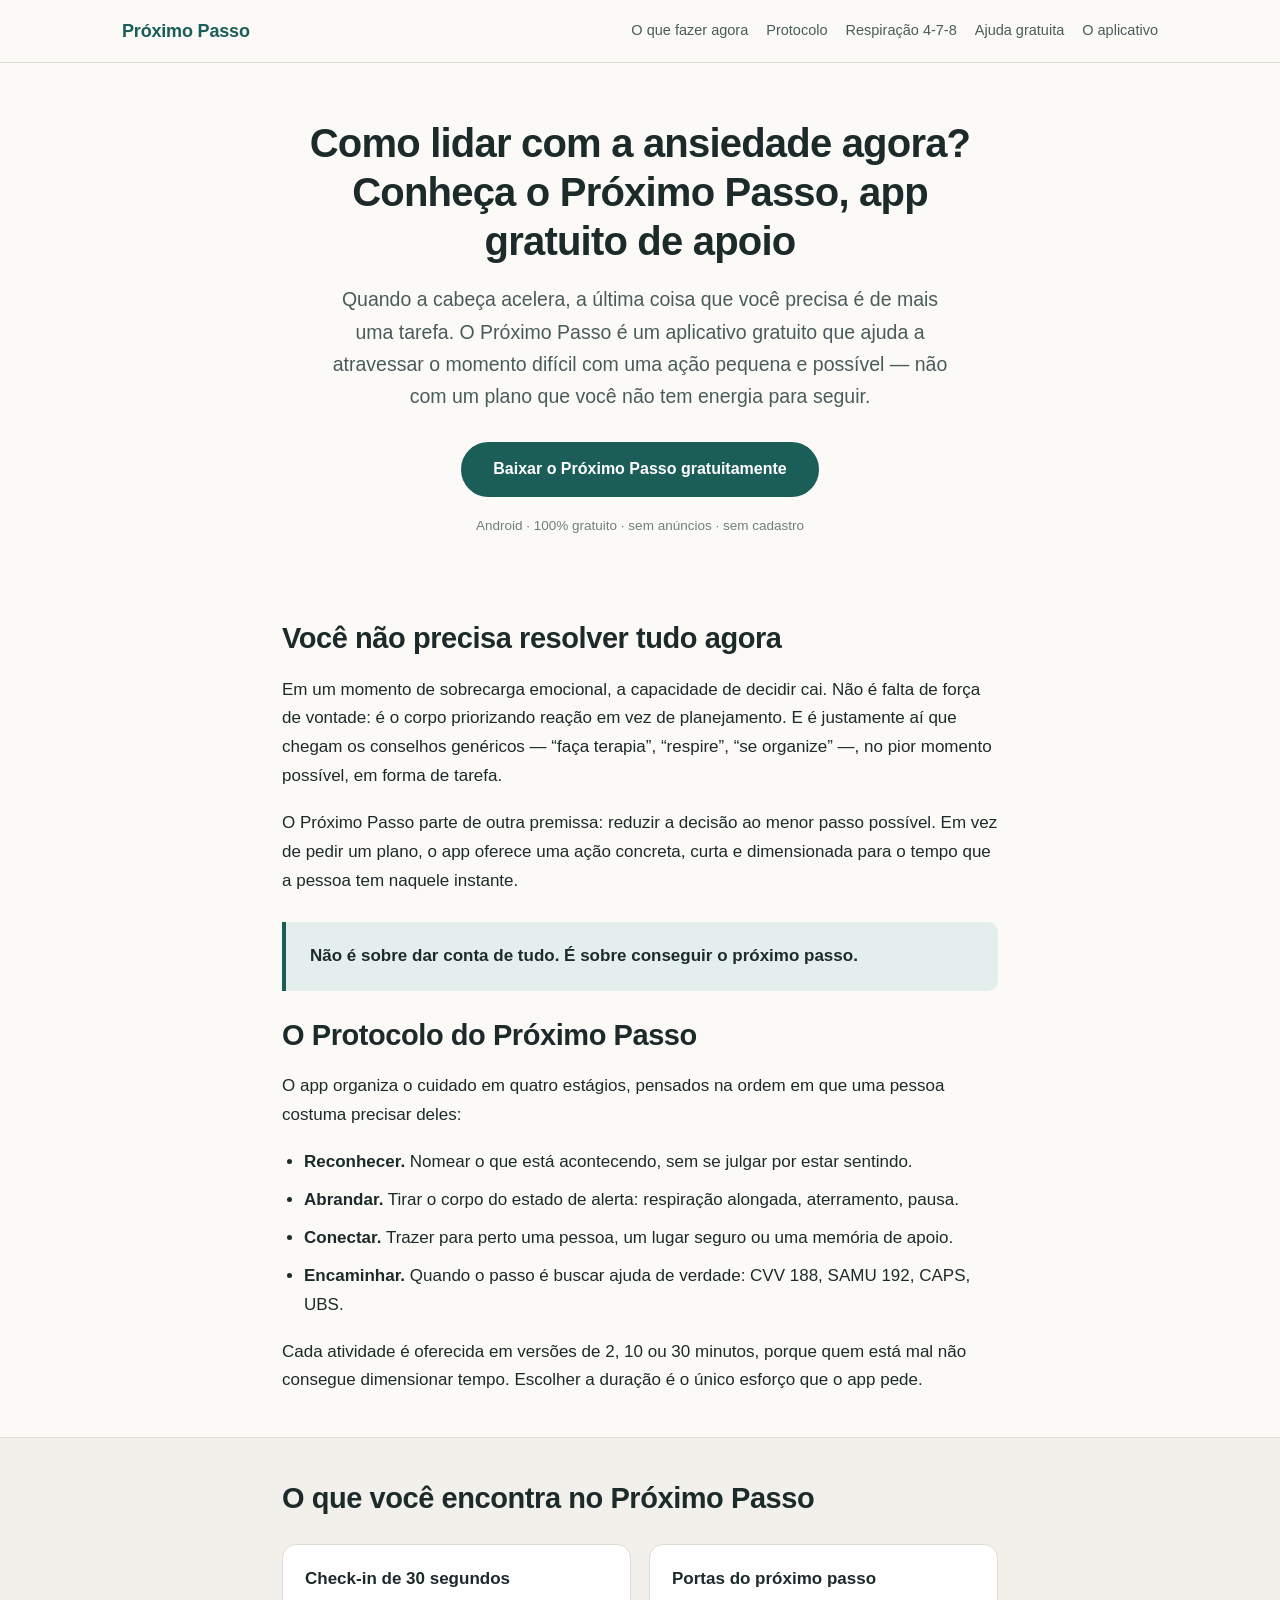
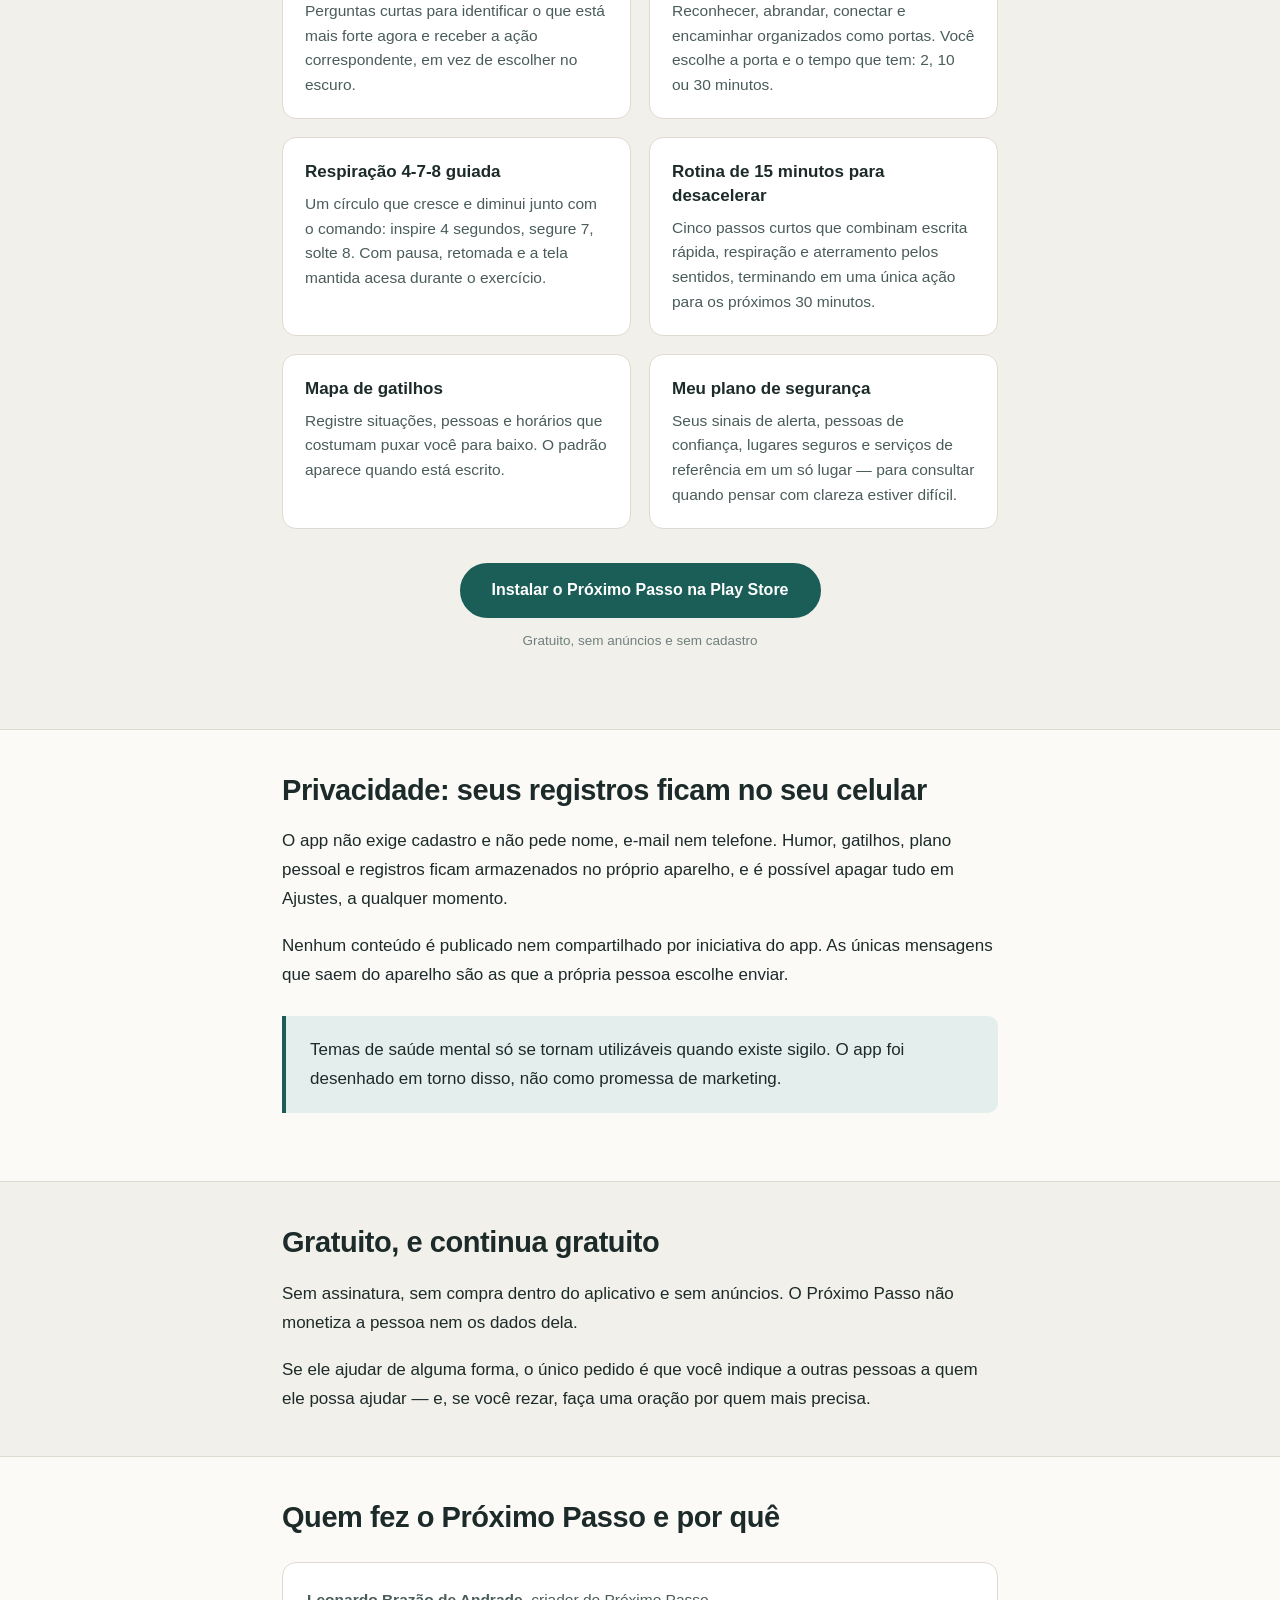
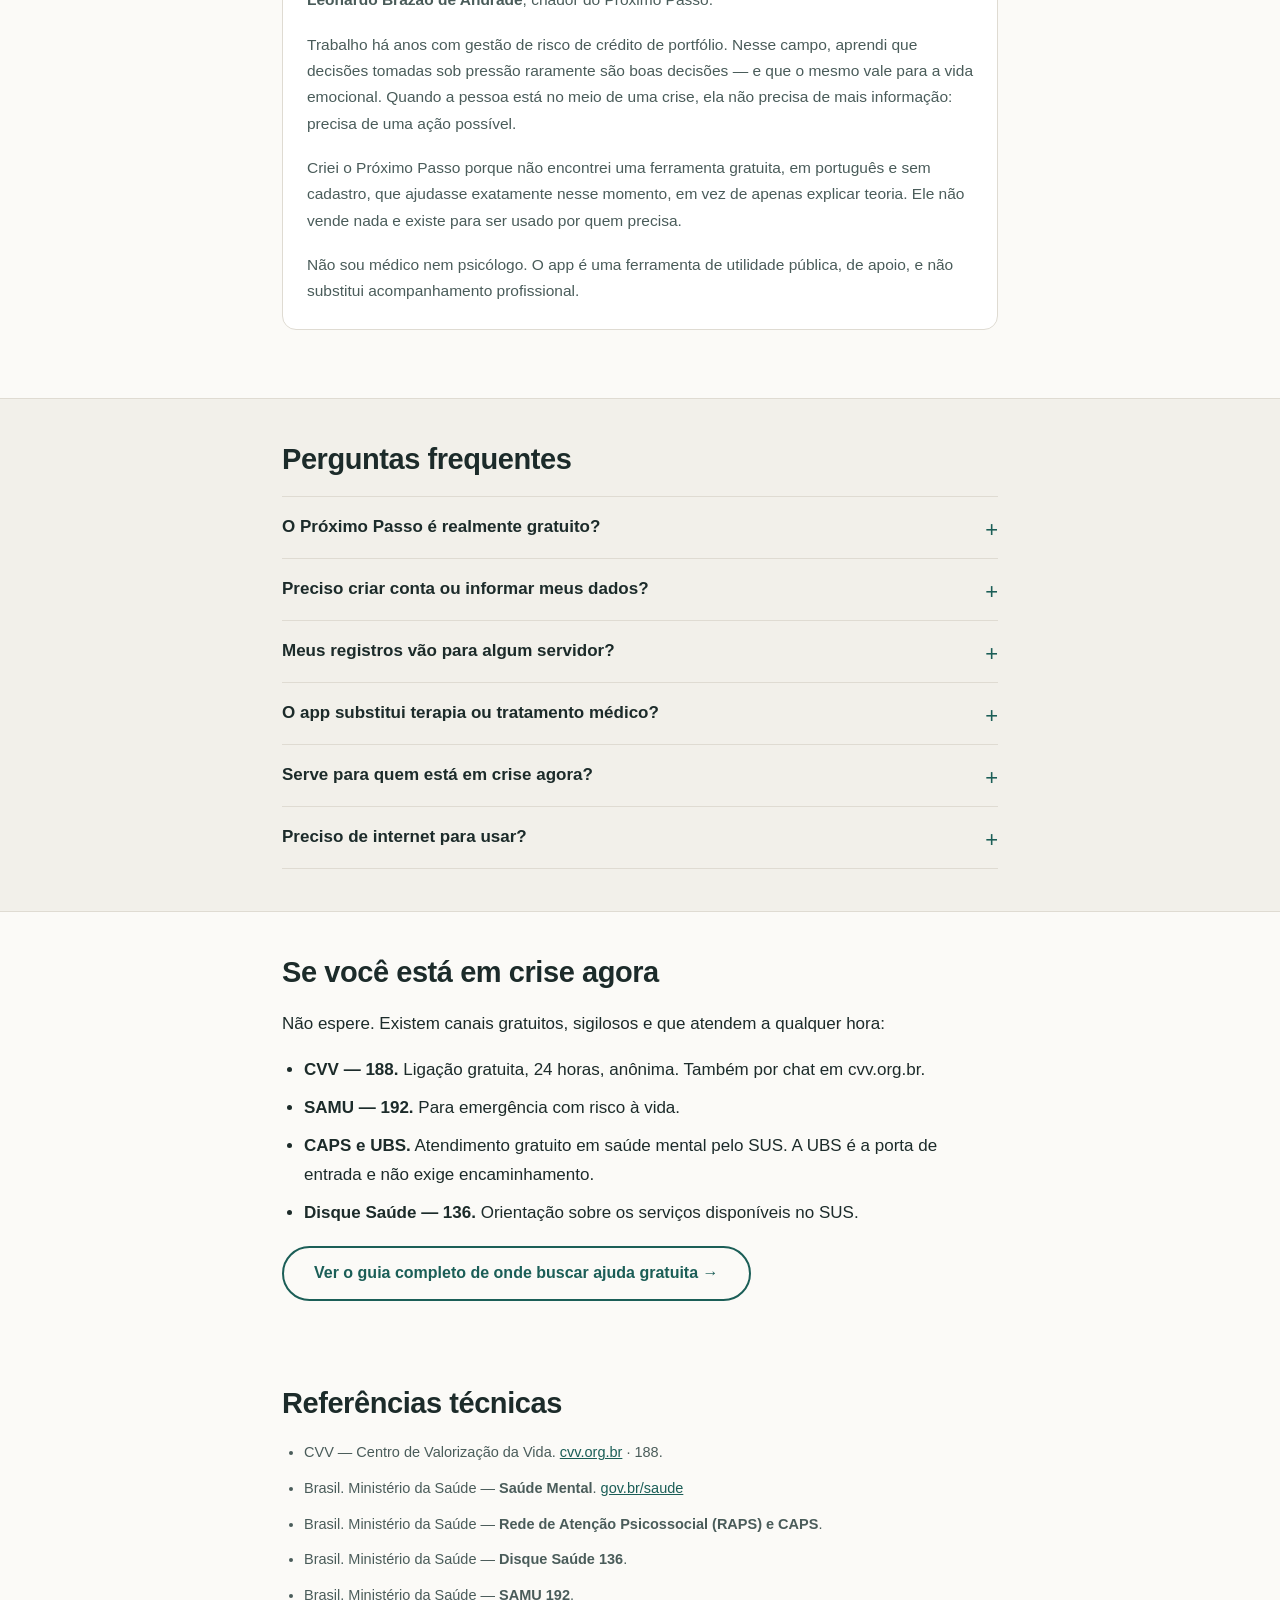
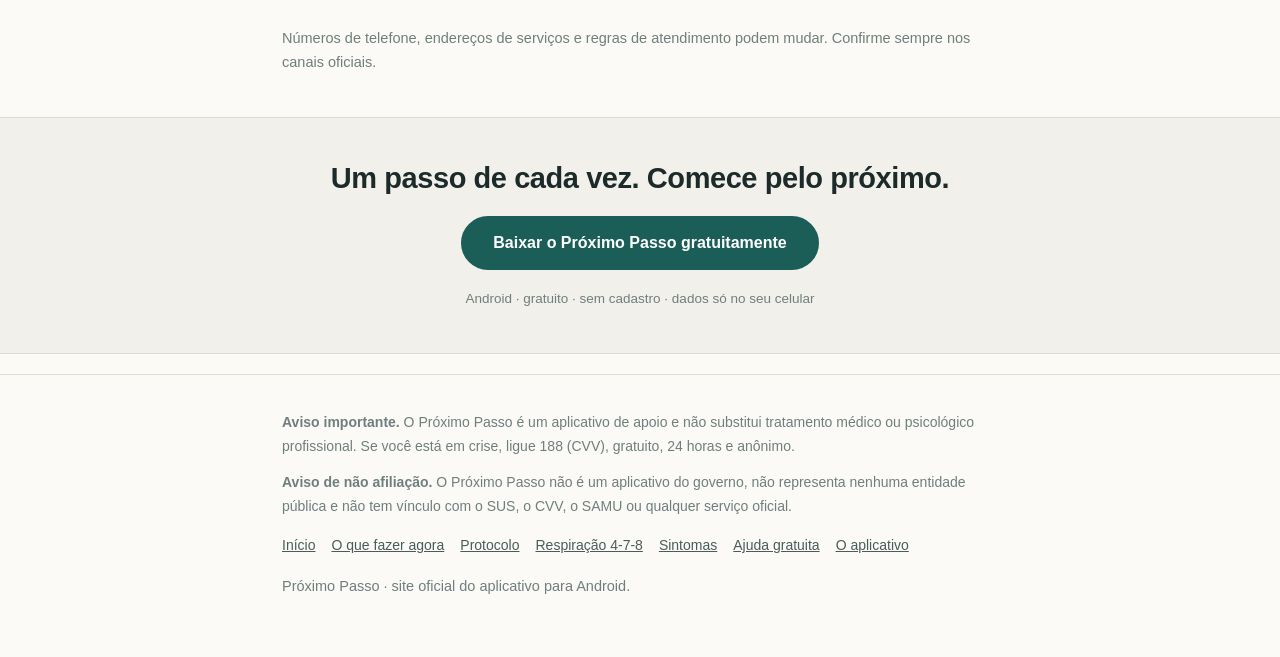
==== commit 7127fcc2: "Update index.html" ====
--- a/index.html
+++ b/index.html
@@ -224,7 +224,7 @@
         <li>Brasil. Ministério da Saúde — <strong>Disque Saúde 136</strong>.</li>
         <li>Brasil. Ministério da Saúde — <strong>SAMU 192</strong>.</li>
       </ul>
-      < p class="small">Números de telefone, endereços de serviços e regras de atendimento podem mudar. Confirme sempre nos canais oficiais.</p>
+      <p class="small">Números de telefone, endereços de serviços e regras de atendimento podem mudar. Confirme sempre nos canais oficiais.</p>
     </div>
   </section>
 
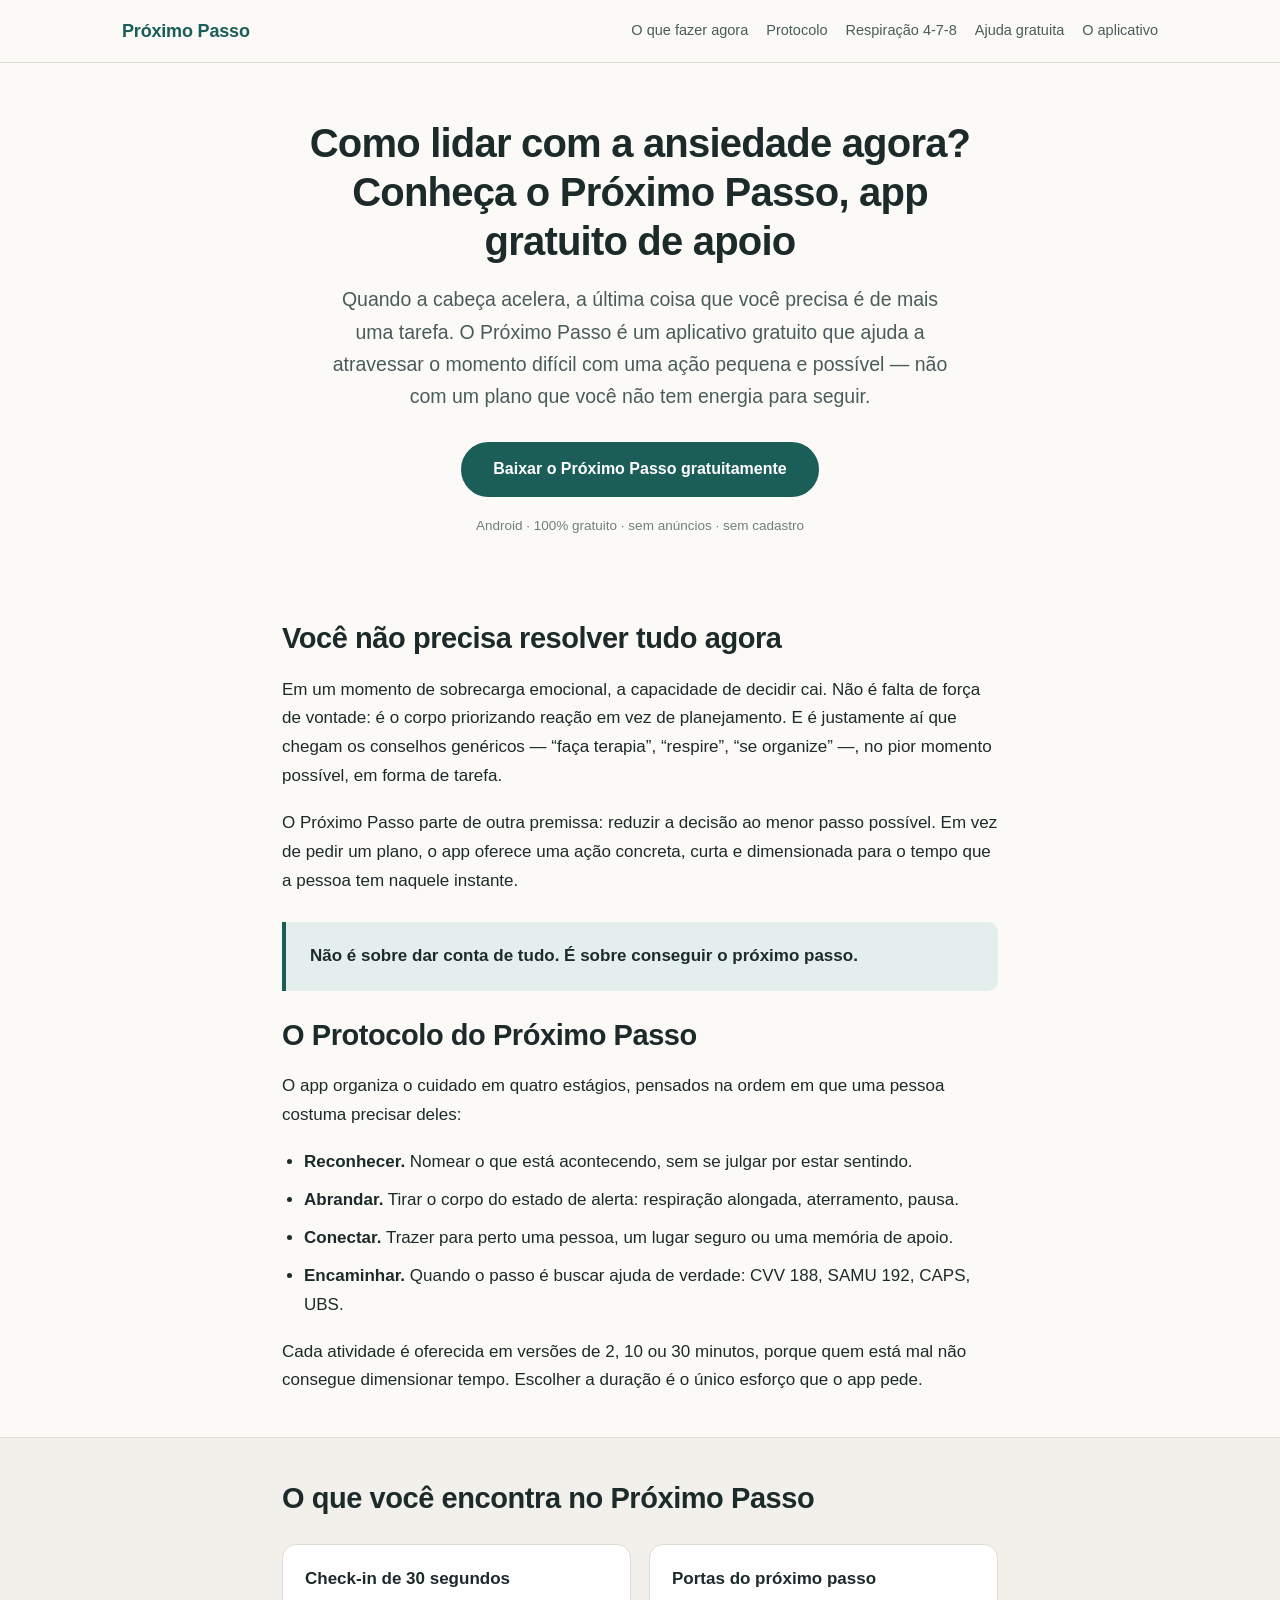
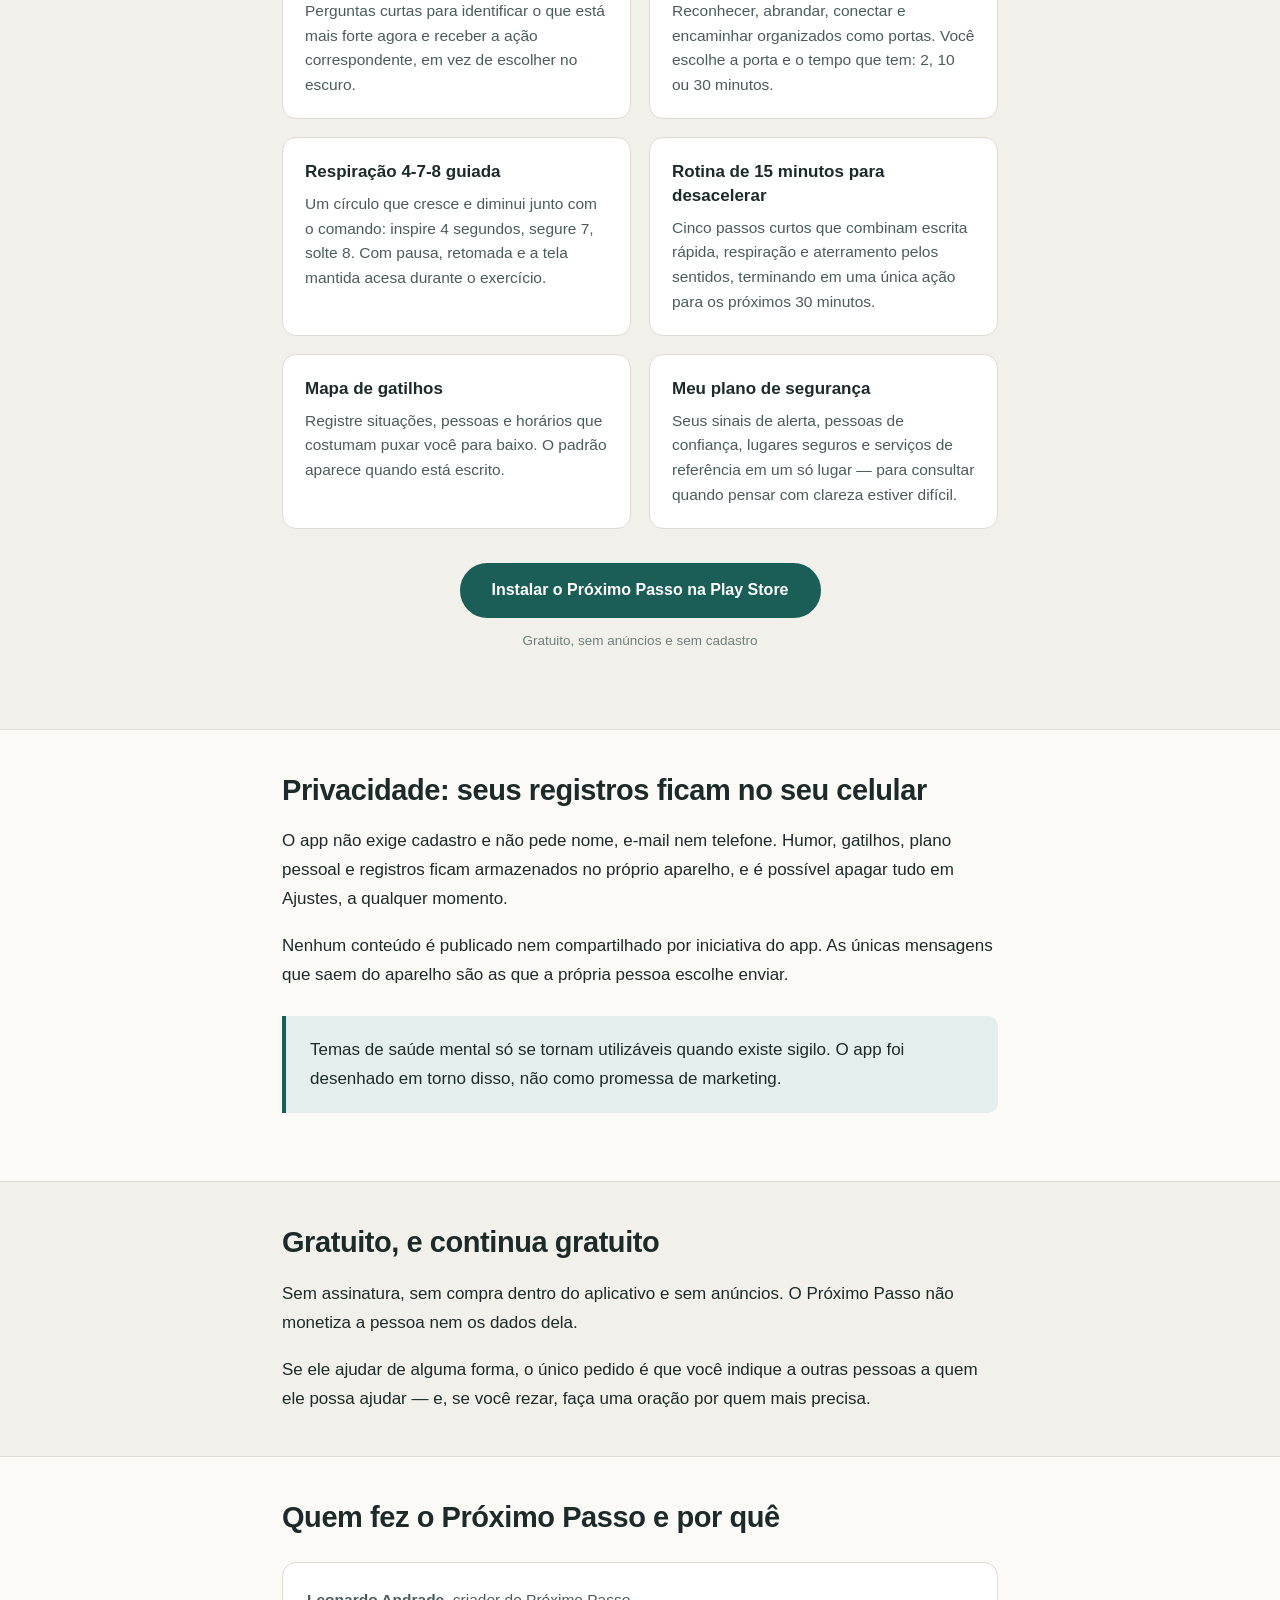
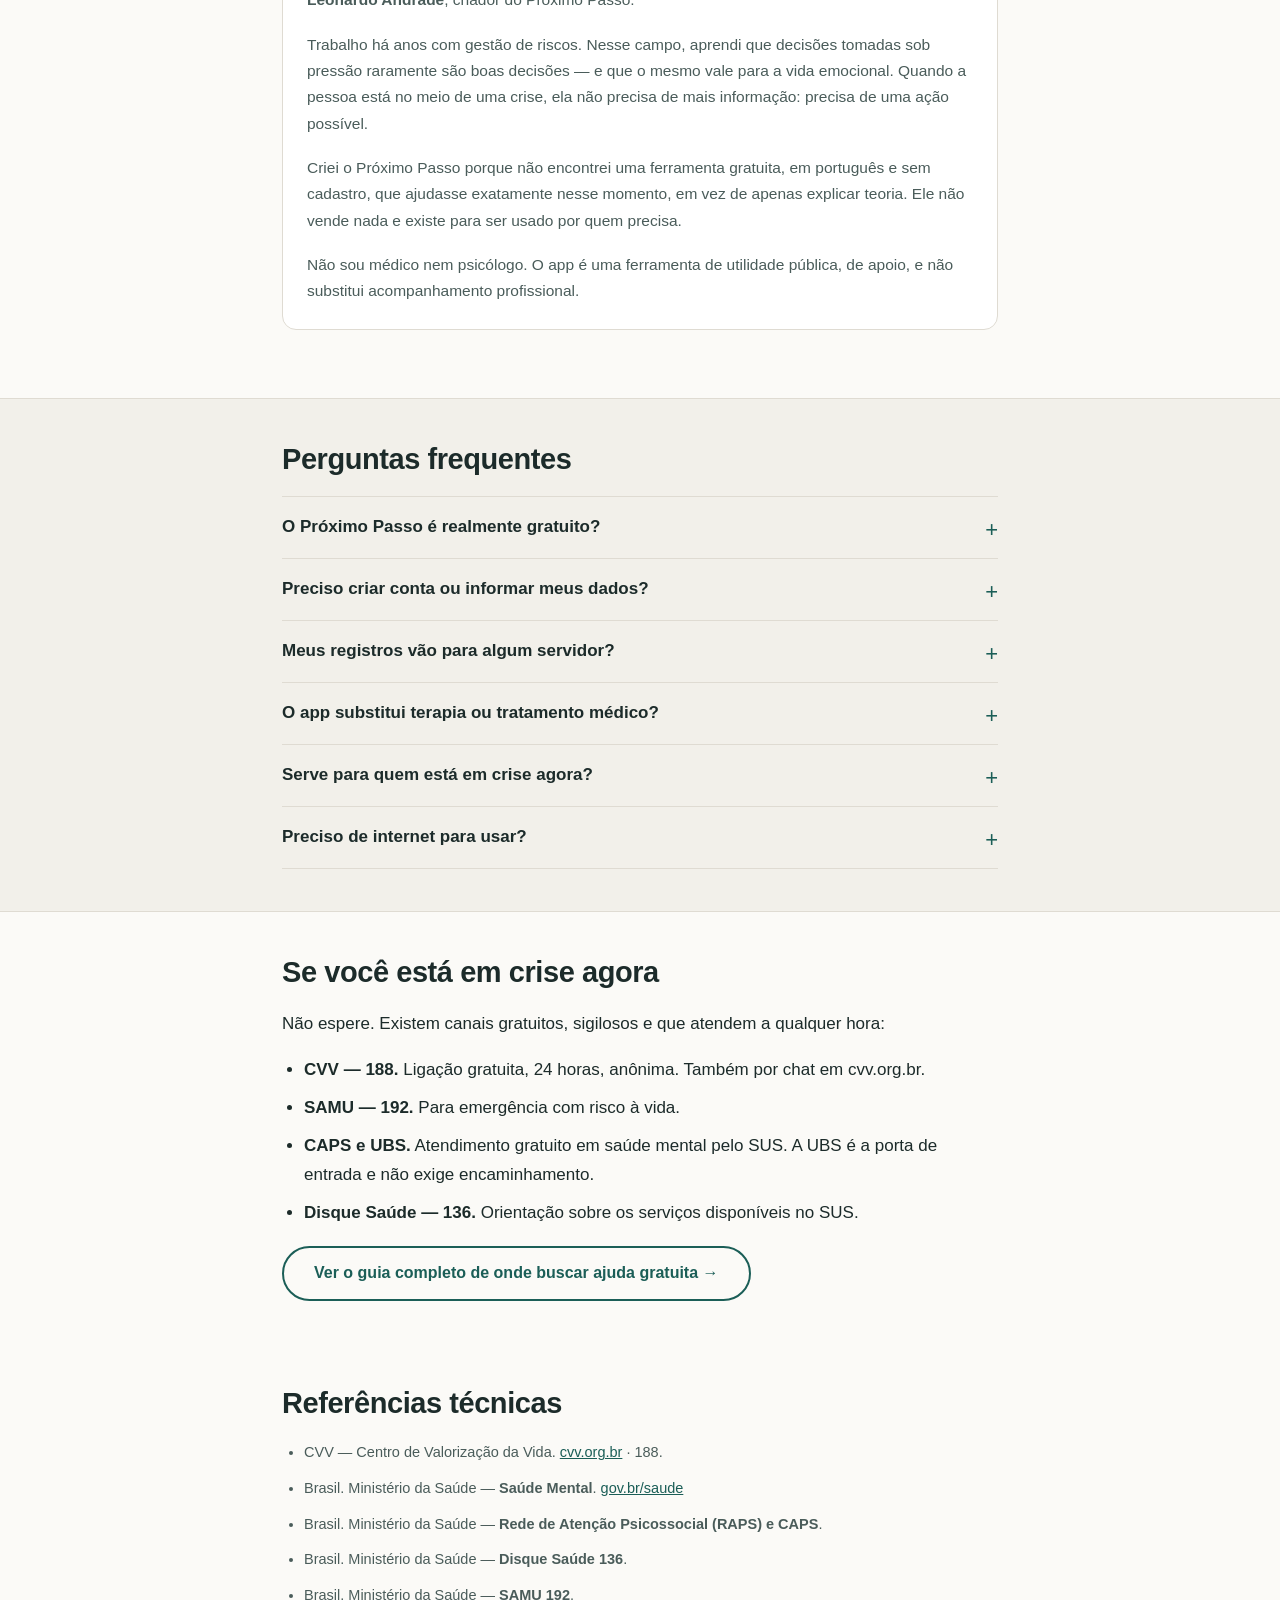
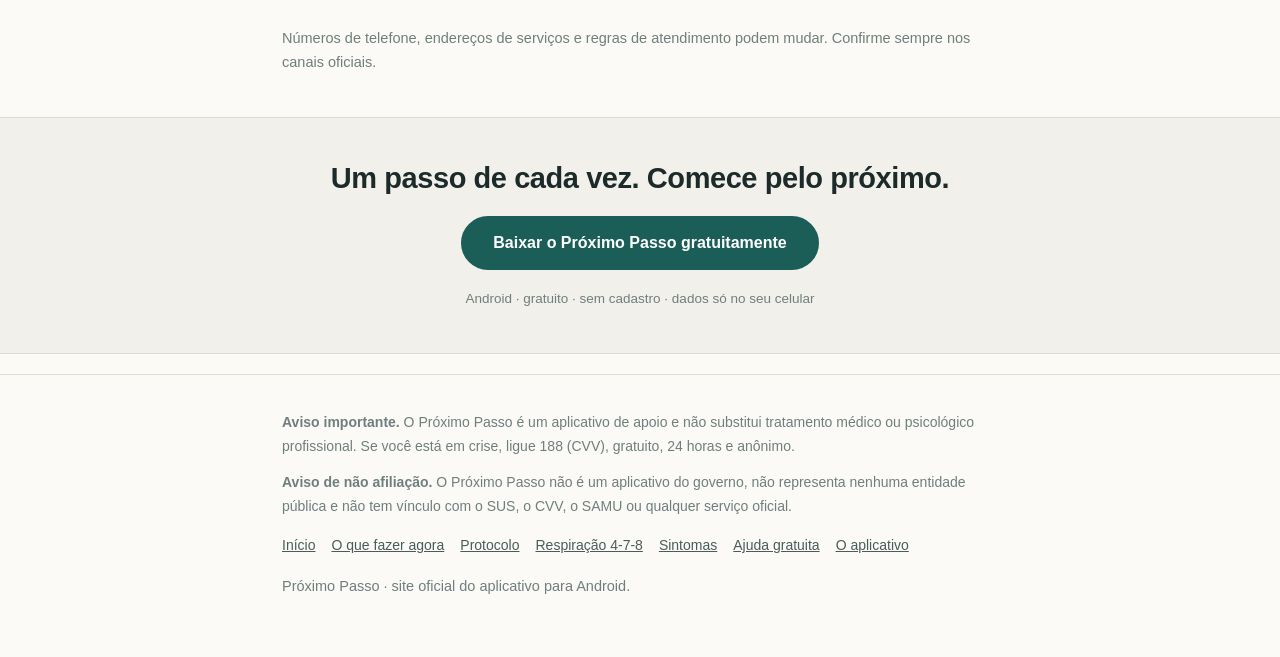
==== commit 83dfe1c1: "Update index.html" ====
--- a/index.html
+++ b/index.html
@@ -159,8 +159,8 @@
       <h2>Quem fez o Próximo Passo e por quê</h2>
       <div class="author">
         <div class="author-text">
-          <p><strong>Leonardo Brazão de Andrade</strong>, criador do Próximo Passo.</p>
-          <p>Trabalho há anos com gestão de risco de crédito de portfólio. Nesse campo, aprendi que decisões tomadas sob pressão raramente são boas decisões — e que o mesmo vale para a vida emocional. Quando a pessoa está no meio de uma crise, ela não precisa de mais informação: precisa de uma ação possível.</p>
+          <p><strong>Leonardo Andrade</strong>, criador do Próximo Passo.</p>
+          <p>Trabalho há anos com gestão de riscos. Nesse campo, aprendi que decisões tomadas sob pressão raramente são boas decisões — e que o mesmo vale para a vida emocional. Quando a pessoa está no meio de uma crise, ela não precisa de mais informação: precisa de uma ação possível.</p>
           <p>Criei o Próximo Passo porque não encontrei uma ferramenta gratuita, em português e sem cadastro, que ajudasse exatamente nesse momento, em vez de apenas explicar teoria. Ele não vende nada e existe para ser usado por quem precisa.</p>
           <p>Não sou médico nem psicólogo. O app é uma ferramenta de utilidade pública, de apoio, e não substitui acompanhamento profissional.</p>
         </div>
